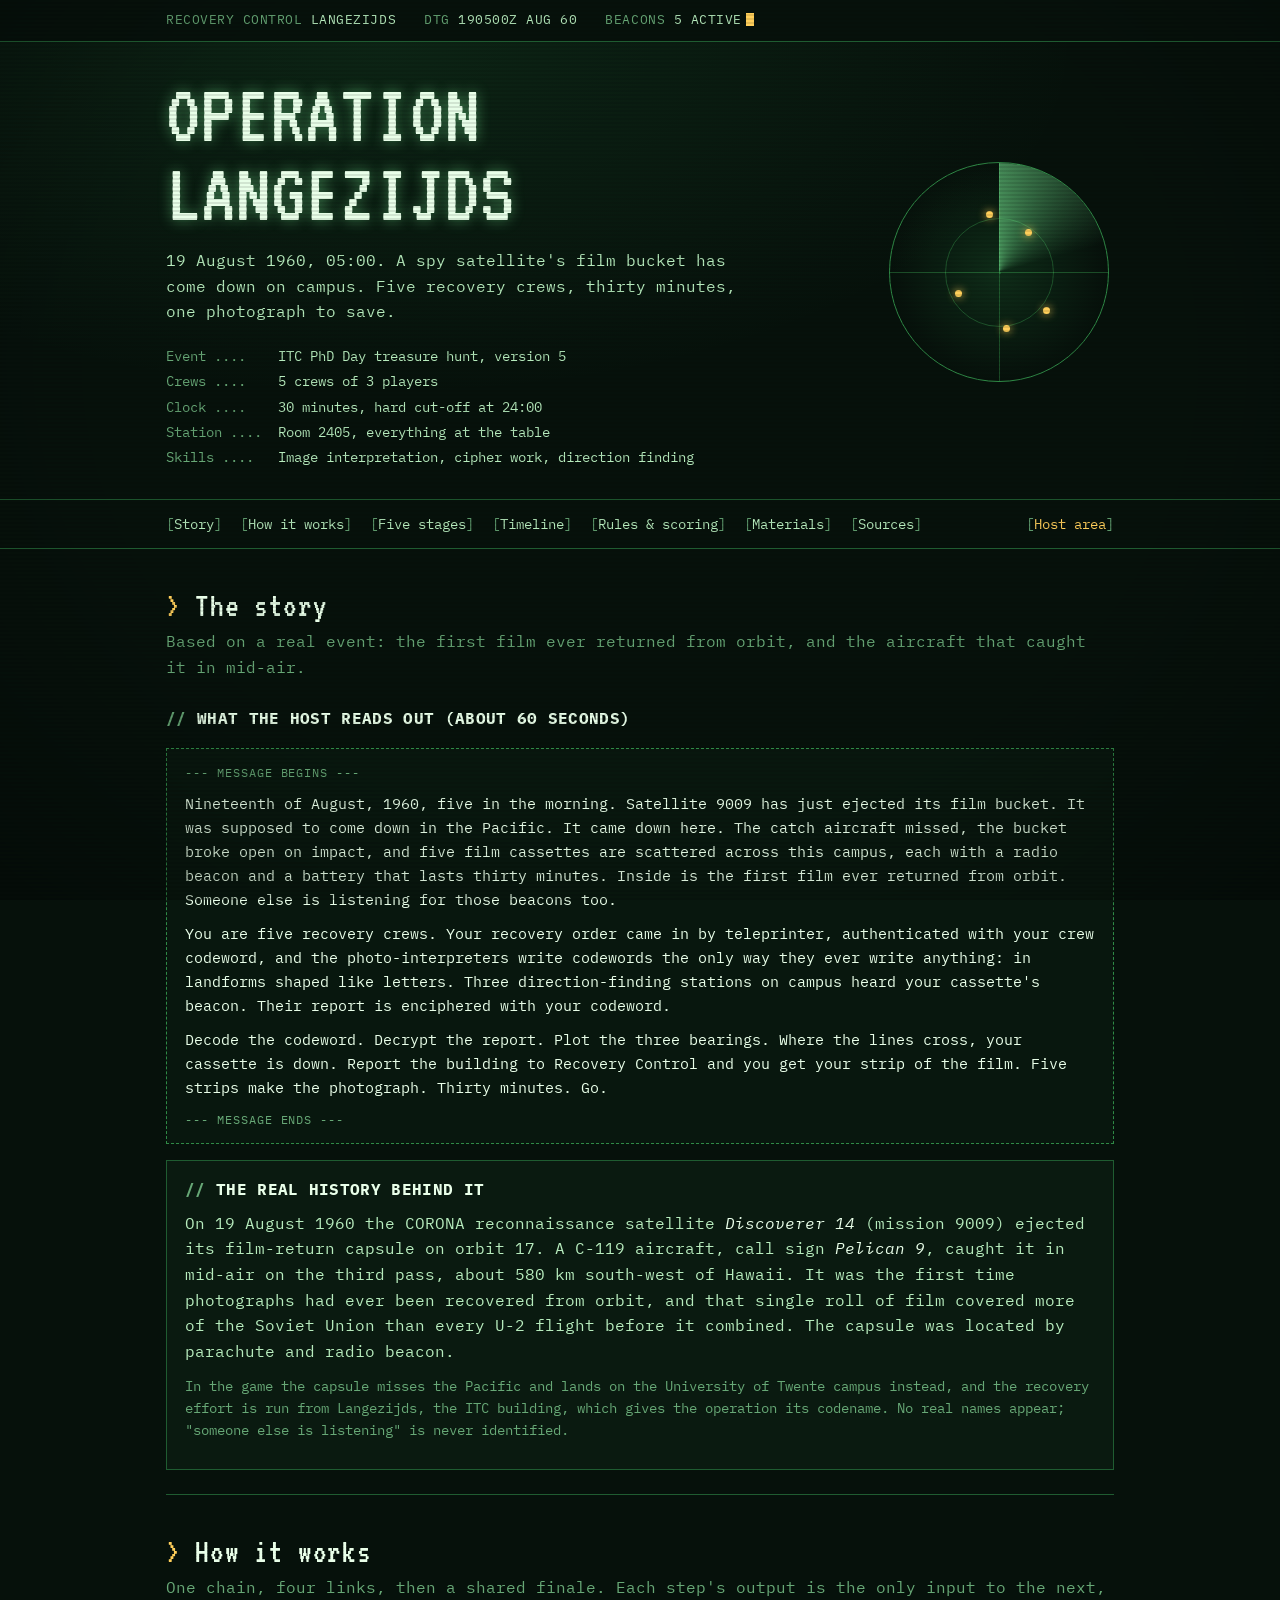
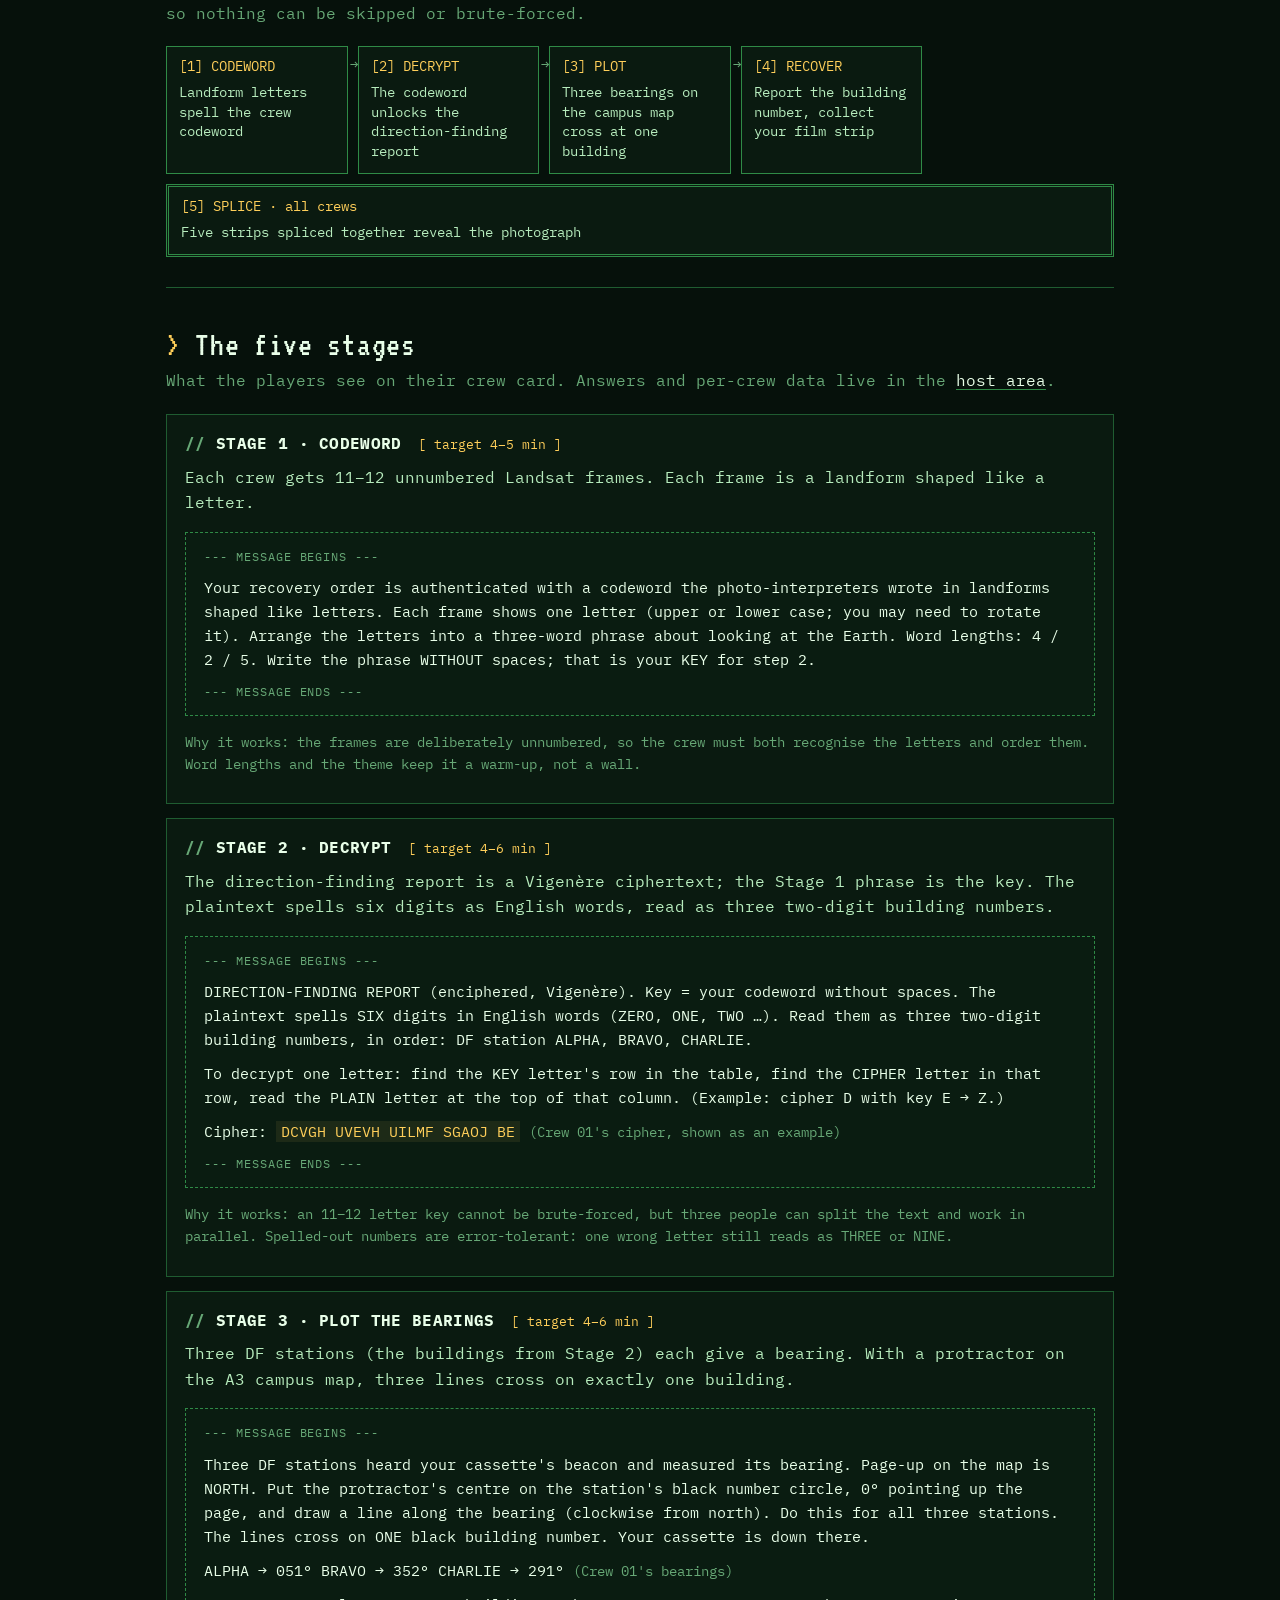
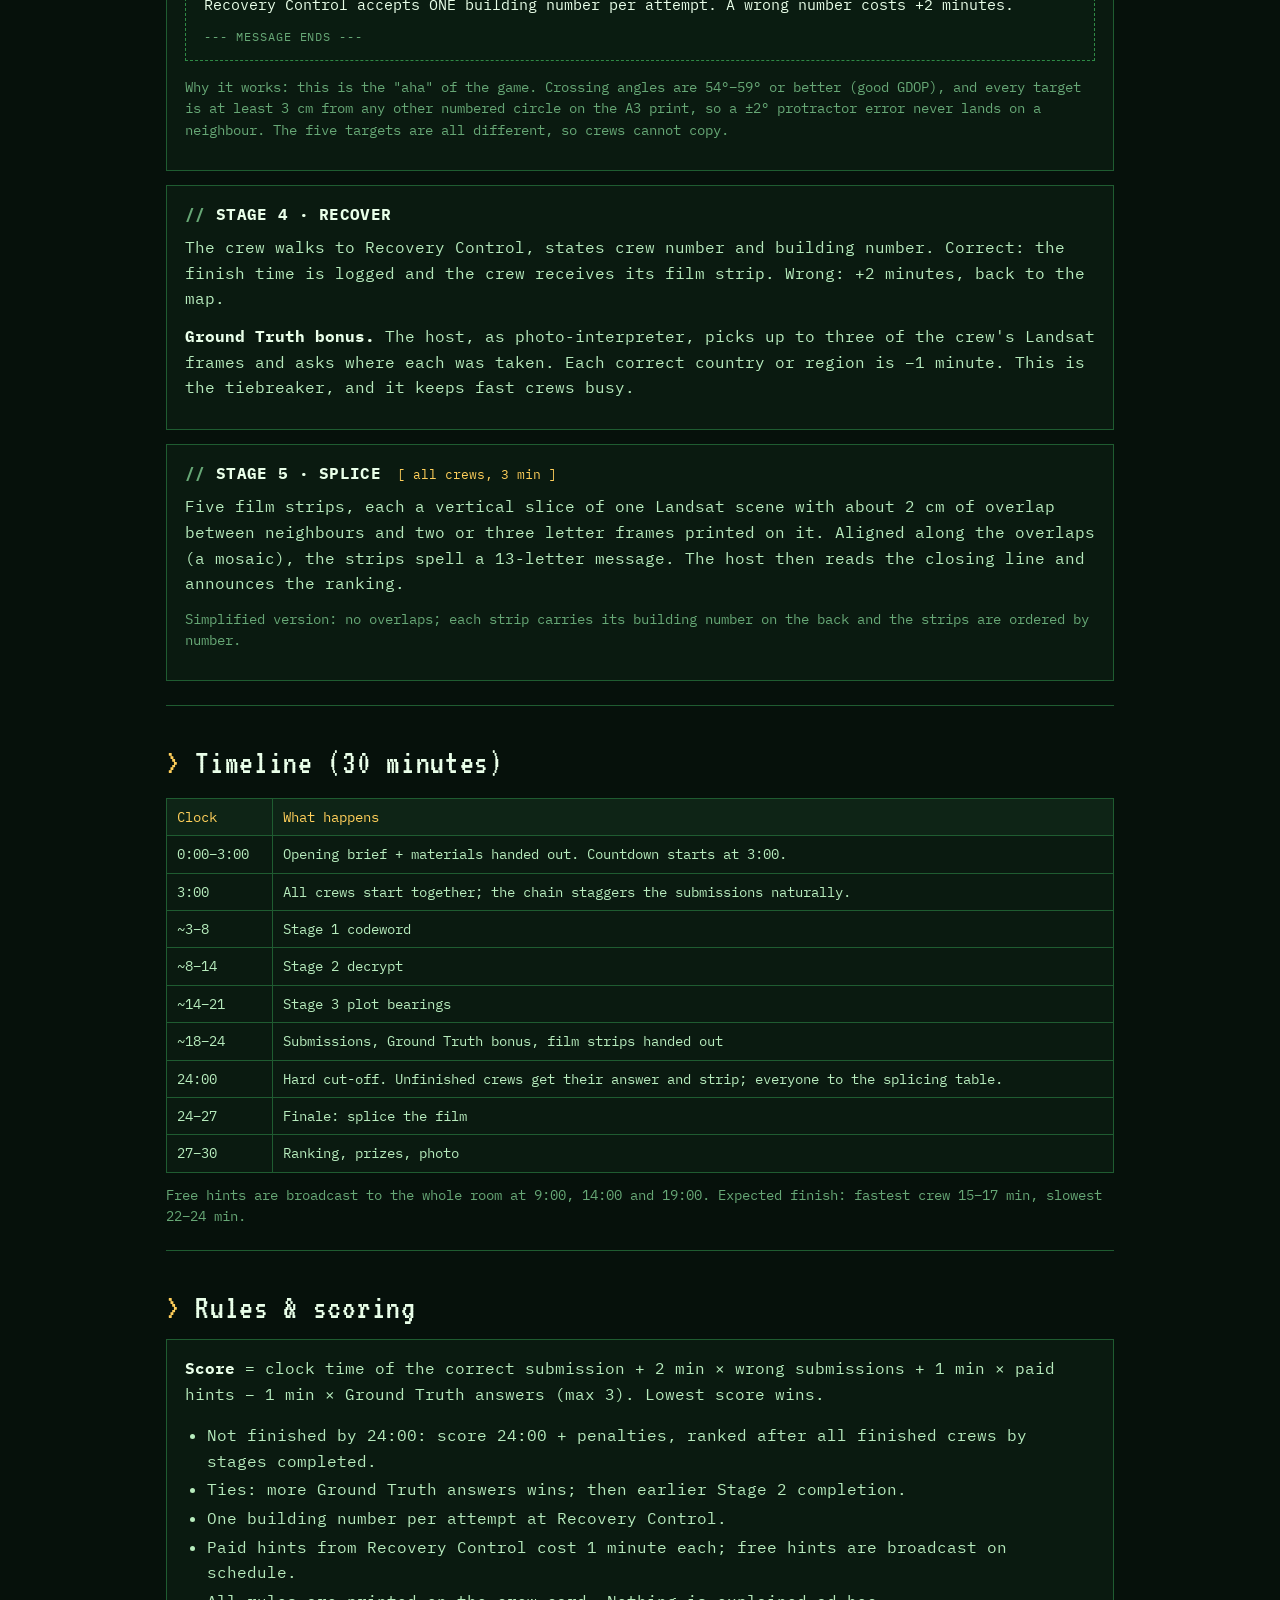
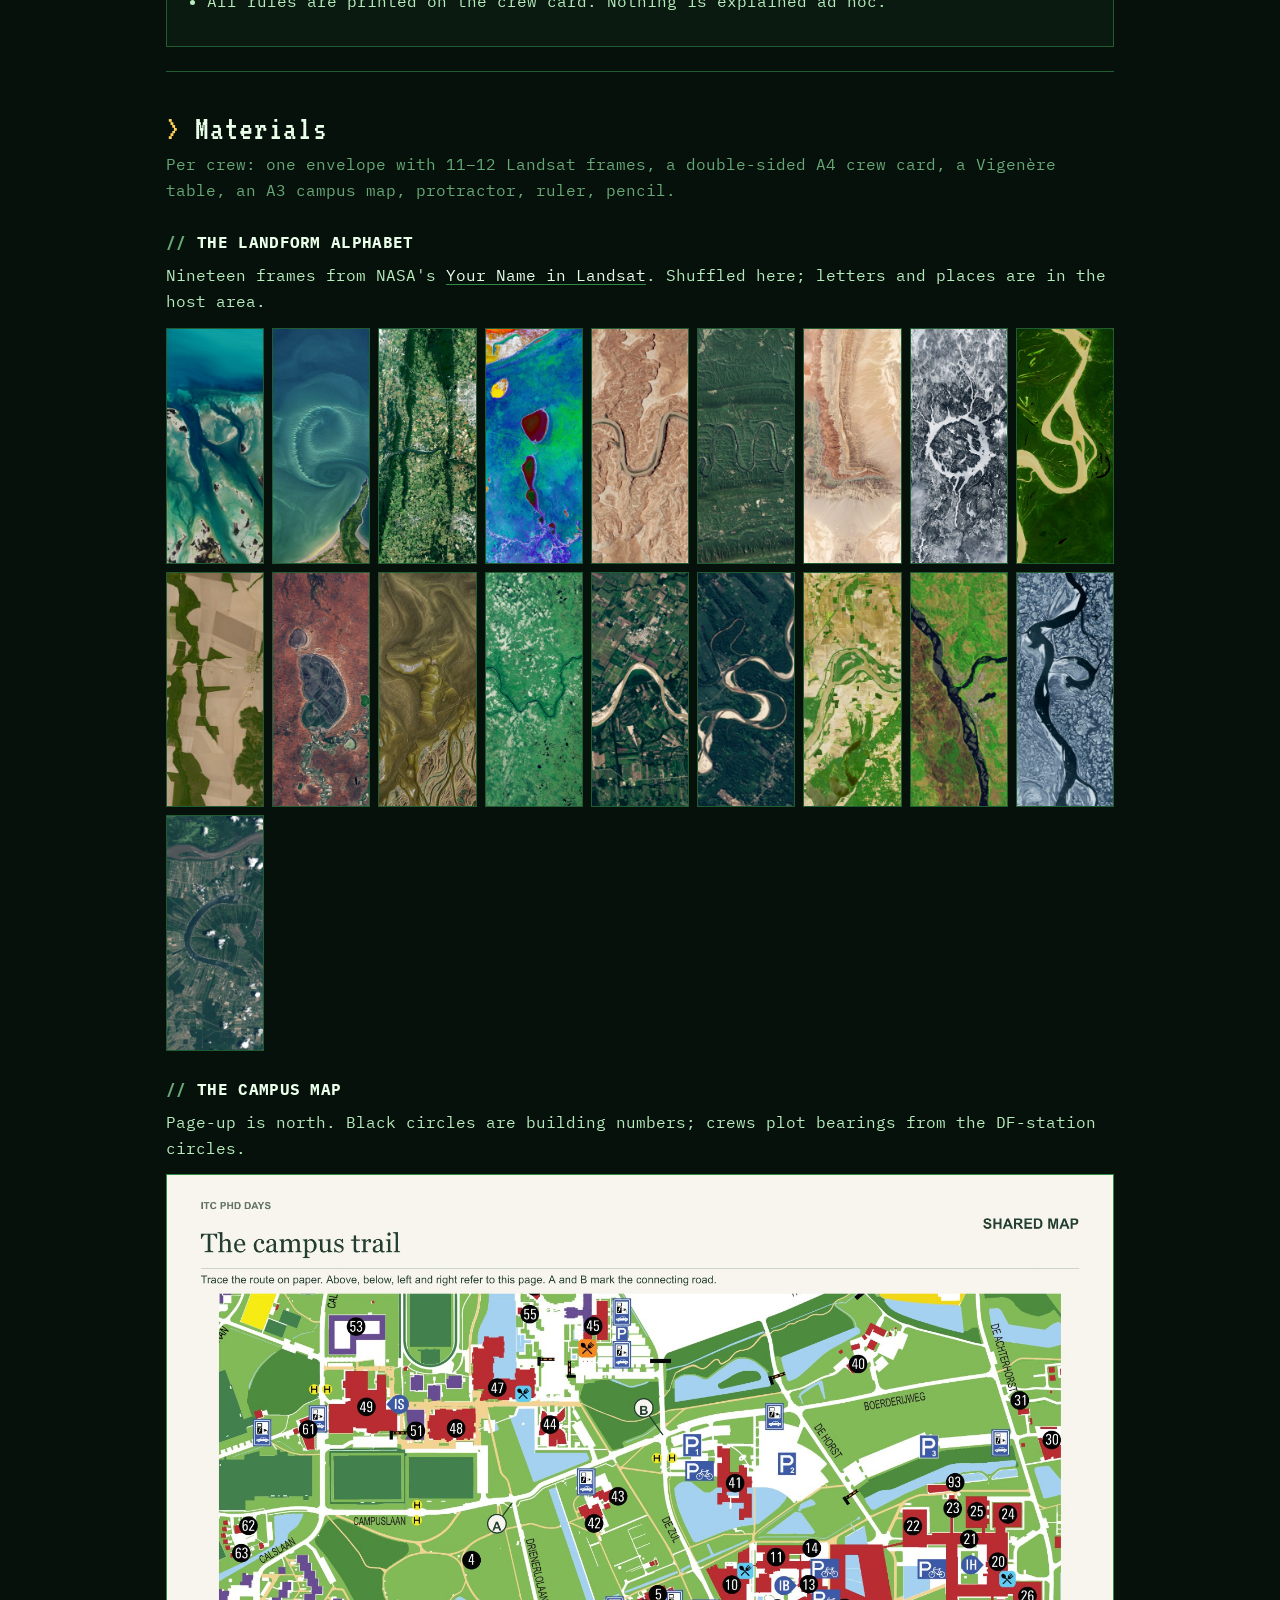
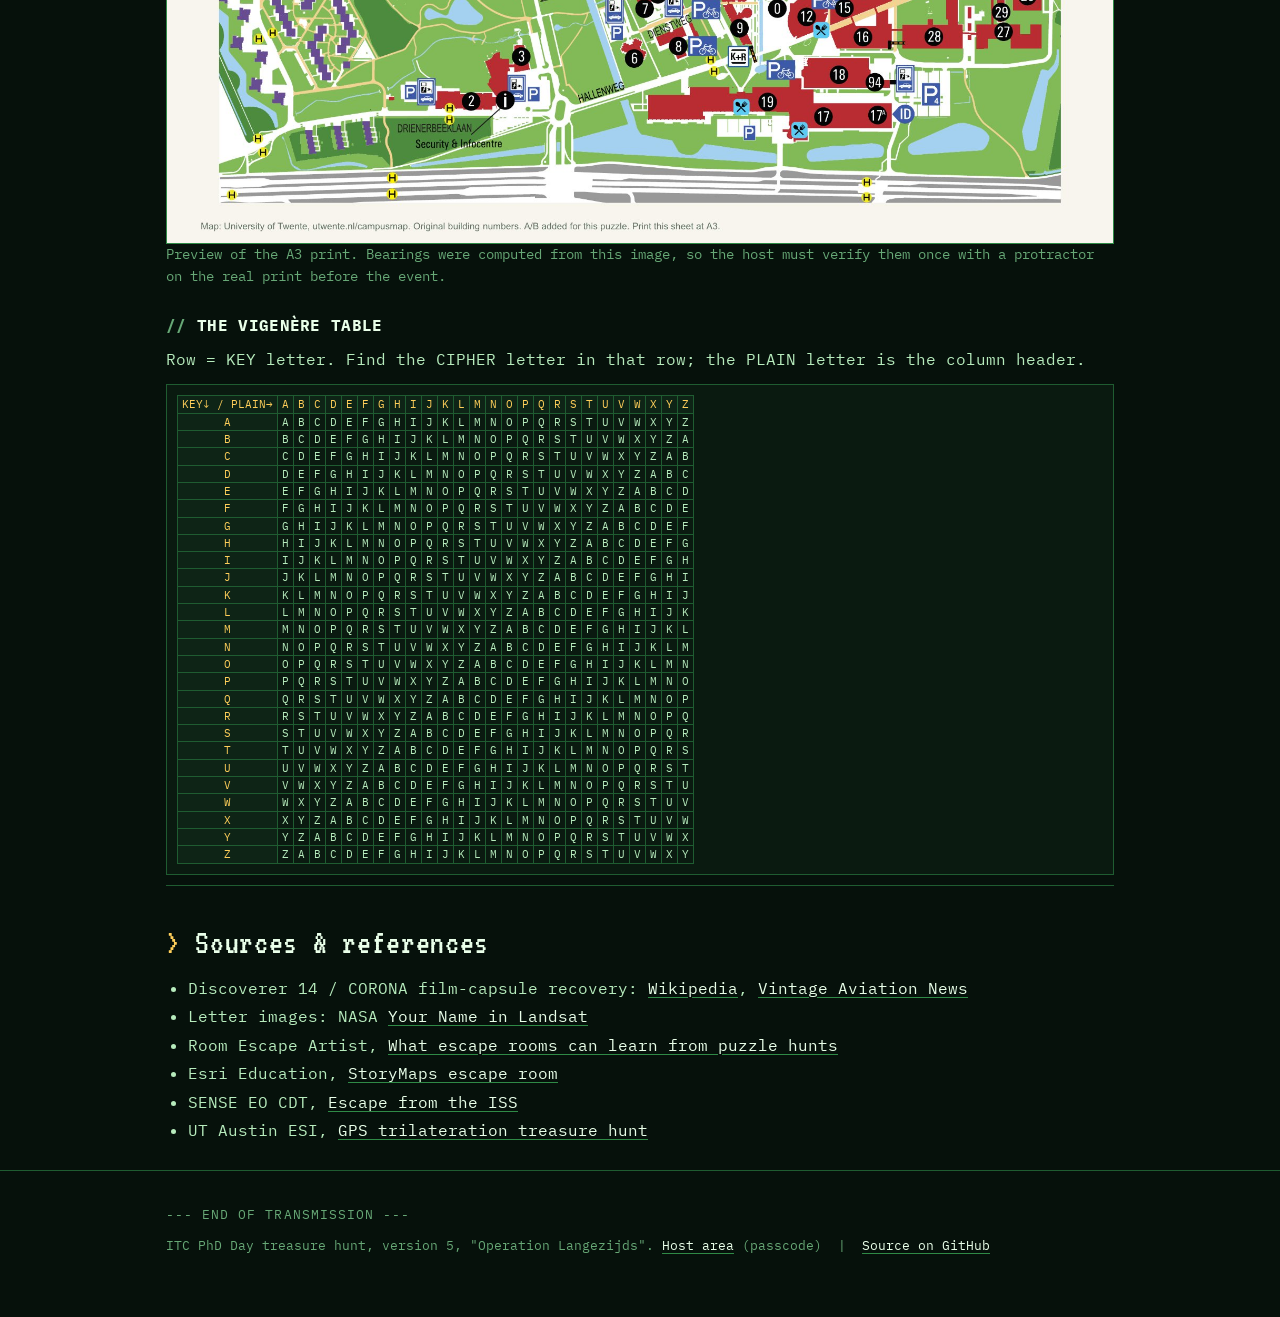
==== index.html @ 80101681 "Drop the geo-workflow table and design-principles list from the public page Co-Authored-By: Claude F" ====
<!doctype html>
<html lang="en">
<head>
<meta charset="utf-8">
<meta name="viewport" content="width=device-width,initial-scale=1">
<title>Operation Langezijds</title>
<meta name="description" content="ITC PhD Day treasure hunt, v5: a 30-minute chained geo-puzzle set in the 1960 CORONA film-bucket recovery.">
<link rel="preconnect" href="https://fonts.googleapis.com">
<link rel="stylesheet" href="https://fonts.googleapis.com/css2?family=VT323&family=IBM+Plex+Mono:ital,wght@0,400;0,600;1,400&display=swap">
<link rel="stylesheet" href="assets/style.css">
</head>
<body>

<div class="statusbar"><div class="wrap">
  <span>RECOVERY CONTROL <b>LANGEZIJDS</b></span>
  <span>DTG <b>190500Z AUG 60</b></span>
  <span>BEACONS <b>5 ACTIVE</b><span class="cursor" aria-hidden="true"></span></span>
</div></div>

<header class="console">
  <div class="wrap">
    <div>
      <h1>OPERATION LANGEZIJDS</h1>
      <p class="brief">19 August 1960, 05:00. A spy satellite's film bucket has come down on campus. Five recovery crews, thirty minutes, one photograph to save.</p>
      <dl class="readout">
        <dt>Event</dt><dd>ITC PhD Day treasure hunt, version 5</dd>
        <dt>Crews</dt><dd>5 crews of 3 players</dd>
        <dt>Clock</dt><dd>30 minutes, hard cut-off at 24:00</dd>
        <dt>Station</dt><dd>Room 2405, everything at the table</dd>
        <dt>Skills</dt><dd>Image interpretation, cipher work, direction finding</dd>
      </dl>
    </div>
    <div class="radar" aria-hidden="true"><div class="cross"></div><div class="sweep"></div><i style="left:62%;top:30%"></i><i style="left:30%;top:58%"></i><i style="left:70%;top:66%"></i><i style="left:44%;top:22%"></i><i style="left:52%;top:74%"></i></div>
  </div>
</header>

<nav class="menu"><div class="wrap">
  <a href="#story">Story</a>
  <a href="#how">How it works</a>
  <a href="#stages">Five stages</a>
  <a href="#timeline">Timeline</a>
  <a href="#rules">Rules &amp; scoring</a>
  <a href="#materials">Materials</a>
  <a href="#sources">Sources</a>
  <a class="host" href="host.html">Host area</a>
</div></nav>

<main class="wrap">

<section id="story">
  <h2>The story</h2>
  <p class="lead">Based on a real event: the first film ever returned from orbit, and the aircraft that caught it in mid-air.</p>

  <h3>What the host reads out (about 60 seconds)</h3>
  <blockquote>
    <p>Nineteenth of August, 1960, five in the morning. Satellite 9009 has just ejected its film bucket. It was supposed to come down in the Pacific. It came down here. The catch aircraft missed, the bucket broke open on impact, and five film cassettes are scattered across this campus, each with a radio beacon and a battery that lasts thirty minutes. Inside is the first film ever returned from orbit. Someone else is listening for those beacons too.</p>
    <p>You are five recovery crews. Your recovery order came in by teleprinter, authenticated with your crew codeword, and the photo-interpreters write codewords the only way they ever write anything: in landforms shaped like letters. Three direction-finding stations on campus heard your cassette's beacon. Their report is enciphered with your codeword.</p>
    <p>Decode the codeword. Decrypt the report. Plot the three bearings. Where the lines cross, your cassette is down. Report the building to Recovery Control and you get your strip of the film. Five strips make the photograph. Thirty minutes. Go.</p>
  </blockquote>

  <div class="card">
    <h3>The real history behind it</h3>
    <p>On 19 August 1960 the CORONA reconnaissance satellite <em>Discoverer 14</em> (mission 9009) ejected its film-return capsule on orbit 17. A C-119 aircraft, call sign <em>Pelican 9</em>, caught it in mid-air on the third pass, about 580 km south-west of Hawaii. It was the first time photographs had ever been recovered from orbit, and that single roll of film covered more of the Soviet Union than every U-2 flight before it combined. The capsule was located by parachute and radio beacon.</p>
    <p class="note">In the game the capsule misses the Pacific and lands on the University of Twente campus instead, and the recovery effort is run from Langezijds, the ITC building, which gives the operation its codename. No real names appear; "someone else is listening" is never identified.</p>
  </div>
</section>

<section id="how">
  <h2>How it works</h2>
  <p class="lead">One chain, four links, then a shared finale. Each step's output is the only input to the next, so nothing can be skipped or brute-forced.</p>

  <div class="flow">
    <div><b>[1] CODEWORD</b>Landform letters spell the crew codeword</div>
    <div><b>[2] DECRYPT</b>The codeword unlocks the direction-finding report</div>
    <div><b>[3] PLOT</b>Three bearings on the campus map cross at one building</div>
    <div><b>[4] RECOVER</b>Report the building number, collect your film strip</div>
    <div class="all"><b>[5] SPLICE · all crews</b>Five strips spliced together reveal the photograph</div>
  </div>

</section>

<section id="stages">
  <h2>The five stages</h2>
  <p class="lead">What the players see on their crew card. Answers and per-crew data live in the <a href="host.html">host area</a>.</p>

  <div class="card">
    <h3>Stage 1 · CODEWORD <span class="pill">target 4–5 min</span></h3>
    <p>Each crew gets 11–12 unnumbered Landsat frames. Each frame is a landform shaped like a letter.</p>
    <blockquote><p>Your recovery order is authenticated with a codeword the photo-interpreters wrote in landforms shaped like letters. Each frame shows one letter (upper or lower case; you may need to rotate it). Arrange the letters into a three-word phrase about looking at the Earth. Word lengths: 4 / 2 / 5. Write the phrase WITHOUT spaces; that is your KEY for step 2.</p></blockquote>
    <p class="note">Why it works: the frames are deliberately unnumbered, so the crew must both recognise the letters and order them. Word lengths and the theme keep it a warm-up, not a wall.</p>
  </div>

  <div class="card">
    <h3>Stage 2 · DECRYPT <span class="pill">target 4–6 min</span></h3>
    <p>The direction-finding report is a Vigenère ciphertext; the Stage 1 phrase is the key. The plaintext spells six digits as English words, read as three two-digit building numbers.</p>
    <blockquote><p>DIRECTION-FINDING REPORT (enciphered, Vigenère). Key = your codeword without spaces. The plaintext spells SIX digits in English words (ZERO, ONE, TWO …). Read them as three two-digit building numbers, in order: DF station ALPHA, BRAVO, CHARLIE.</p>
    <p>To decrypt one letter: find the KEY letter's row in the table, find the CIPHER letter in that row, read the PLAIN letter at the top of that column. (Example: cipher D with key E → Z.)</p>
    <p>Cipher: <code>DCVGH UVEVH UILMF SGAOJ BE</code> <span class="note">(Crew 01's cipher, shown as an example)</span></p></blockquote>
    <p class="note">Why it works: an 11–12 letter key cannot be brute-forced, but three people can split the text and work in parallel. Spelled-out numbers are error-tolerant: one wrong letter still reads as THREE or NINE.</p>
  </div>

  <div class="card">
    <h3>Stage 3 · PLOT THE BEARINGS <span class="pill">target 4–6 min</span></h3>
    <p>Three DF stations (the buildings from Stage 2) each give a bearing. With a protractor on the A3 campus map, three lines cross on exactly one building.</p>
    <blockquote><p>Three DF stations heard your cassette's beacon and measured its bearing. Page-up on the map is NORTH. Put the protractor's centre on the station's black number circle, 0° pointing up the page, and draw a line along the bearing (clockwise from north). Do this for all three stations. The lines cross on ONE black building number. Your cassette is down there.</p>
    <p>ALPHA → 051°   BRAVO → 352°   CHARLIE → 291° <span class="note">(Crew 01's bearings)</span></p>
    <p>Recovery Control accepts ONE building number per attempt. A wrong number costs +2 minutes.</p></blockquote>
    <p class="note">Why it works: this is the "aha" of the game. Crossing angles are 54°–59° or better (good GDOP), and every target is at least 3 cm from any other numbered circle on the A3 print, so a ±2° protractor error never lands on a neighbour. The five targets are all different, so crews cannot copy.</p>
  </div>

  <div class="card">
    <h3>Stage 4 · RECOVER</h3>
    <p>The crew walks to Recovery Control, states crew number and building number. Correct: the finish time is logged and the crew receives its film strip. Wrong: +2 minutes, back to the map.</p>
    <p><b>Ground Truth bonus.</b> The host, as photo-interpreter, picks up to three of the crew's Landsat frames and asks where each was taken. Each correct country or region is −1 minute. This is the tiebreaker, and it keeps fast crews busy.</p>
  </div>

  <div class="card">
    <h3>Stage 5 · SPLICE <span class="pill">all crews, 3 min</span></h3>
    <p>Five film strips, each a vertical slice of one Landsat scene with about 2 cm of overlap between neighbours and two or three letter frames printed on it. Aligned along the overlaps (a mosaic), the strips spell a 13-letter message. The host then reads the closing line and announces the ranking.</p>
    <p class="note">Simplified version: no overlaps; each strip carries its building number on the back and the strips are ordered by number.</p>
  </div>
</section>

<section id="timeline">
  <h2>Timeline (30 minutes)</h2>
  <div class="tablewrap"><table>
    <tr><th>Clock</th><th>What happens</th></tr>
    <tr><td>0:00–3:00</td><td>Opening brief + materials handed out. Countdown starts at 3:00.</td></tr>
    <tr><td>3:00</td><td>All crews start together; the chain staggers the submissions naturally.</td></tr>
    <tr><td>~3–8</td><td>Stage 1 codeword</td></tr>
    <tr><td>~8–14</td><td>Stage 2 decrypt</td></tr>
    <tr><td>~14–21</td><td>Stage 3 plot bearings</td></tr>
    <tr><td>~18–24</td><td>Submissions, Ground Truth bonus, film strips handed out</td></tr>
    <tr><td>24:00</td><td>Hard cut-off. Unfinished crews get their answer and strip; everyone to the splicing table.</td></tr>
    <tr><td>24–27</td><td>Finale: splice the film</td></tr>
    <tr><td>27–30</td><td>Ranking, prizes, photo</td></tr>
  </table></div>
  <p class="note">Free hints are broadcast to the whole room at 9:00, 14:00 and 19:00. Expected finish: fastest crew 15–17 min, slowest 22–24 min.</p>
</section>

<section id="rules">
  <h2>Rules &amp; scoring</h2>
  <div class="card">
    <p><b>Score</b> = clock time of the correct submission + 2 min × wrong submissions + 1 min × paid hints − 1 min × Ground Truth answers (max 3). Lowest score wins.</p>
    <ul>
      <li>Not finished by 24:00: score 24:00 + penalties, ranked after all finished crews by stages completed.</li>
      <li>Ties: more Ground Truth answers wins; then earlier Stage 2 completion.</li>
      <li>One building number per attempt at Recovery Control.</li>
      <li>Paid hints from Recovery Control cost 1 minute each; free hints are broadcast on schedule.</li>
      <li>All rules are printed on the crew card. Nothing is explained ad hoc.</li>
    </ul>
  </div>
</section>

<section id="materials">
  <h2>Materials</h2>
  <p class="lead">Per crew: one envelope with 11–12 Landsat frames, a double-sided A4 crew card, a Vigenère table, an A3 campus map, protractor, ruler, pencil.</p>

  <h3>The landform alphabet</h3>
  <p>Nineteen frames from NASA's <a href="https://science.nasa.gov/mission/landsat/outreach/your-name-in-landsat/">Your Name in Landsat</a>. Shuffled here; letters and places are in the host area.</p>
  <div class="gallery" id="gallery"></div>

  <h3>The campus map</h3>
  <p>Page-up is north. Black circles are building numbers; crews plot bearings from the DF-station circles.</p>
  <div class="mapwrap"><div class="mapinner"><img src="assets/map.jpg" alt="University of Twente campus map with building numbers"></div></div><p class="maphint">On a phone, swipe sideways to see the whole map.</p>
  <p class="note">Preview of the A3 print. Bearings were computed from this image, so the host must verify them once with a protractor on the real print before the event.</p>

  <h3>The Vigenère table</h3>
  <p>Row = KEY letter. Find the CIPHER letter in that row; the PLAIN letter is the column header.</p>
  <div class="vig" id="vig"></div>
</section>

<section id="sources">
  <h2>Sources &amp; references</h2>
  <ul>
    <li>Discoverer 14 / CORONA film-capsule recovery: <a href="https://en.wikipedia.org/wiki/Discoverer_14">Wikipedia</a>, <a href="https://vintageaviationnews.com/warbird-articles/today-in-aviation-history-c-119-makes-first-midair-recovery-of-a-space-capsule.html">Vintage Aviation News</a></li>
    <li>Letter images: NASA <a href="https://science.nasa.gov/mission/landsat/outreach/your-name-in-landsat/">Your Name in Landsat</a></li>
    <li>Room Escape Artist, <a href="https://roomescapeartist.com/2025/08/28/what-escape-rooms-can-learn-from-puzzle-hunts/">What escape rooms can learn from puzzle hunts</a></li>
    <li>Esri Education, <a href="https://community.esri.com/t5/education-blog/learning-that-pops-storymaps-escape-room/m-p/1324967">StoryMaps escape room</a></li>
    <li>SENSE EO CDT, <a href="https://eo-cdt.org/escape-room/">Escape from the ISS</a></li>
    <li>UT Austin ESI, <a href="https://www.esi.utexas.edu/files/093-Lesson-Plan-Treasure-Hunt-GPS-Trilateration.pdf">GPS trilateration treasure hunt</a></li>
  </ul>
</section>

</main>

<footer><div class="wrap">
  ITC PhD Day treasure hunt, version 5, "Operation Langezijds". <a href="host.html">Host area</a> (passcode) &nbsp;|&nbsp; <a href="https://github.com/toriii08/ITC-treasure-hunt">Source on GitHub</a>
</div></footer>

<script src="assets/site.js"></script>
</body>
</html>
---- assets/style.css ----
/* Operation Langezijds: a 1960 recovery-control console.
   Single committed look: dark phosphor screen, monospace throughout.
   Display face VT323 (CRT caps), reading face IBM Plex Mono. */
:root{
  --bg:#06110b;        /* screen glass */
  --panel:#0a1a10;     /* raised panel */
  --panel2:#0e2416;    /* table header, selected */
  --fg:#b7ecbd;        /* phosphor text */
  --bright:#e9ffe9;    /* headings, emphasis */
  --dim:#67a876;       /* secondary text */
  --line:#1f5c31;      /* rules and borders */
  --line2:#2f8a46;     /* stronger rule */
  --amber:#ffcf5a;     /* keys, prompts, warnings */
  --red:#ff7a66;       /* errors */
  --mono:"IBM Plex Mono","SFMono-Regular",Menlo,Consolas,"Liberation Mono",monospace;
  --crt:"VT323","IBM Plex Mono",monospace;
  color-scheme:dark;
}
*{box-sizing:border-box}
html{scroll-behavior:smooth}
body{margin:0;background:var(--bg);color:var(--fg);font-family:var(--mono);font-size:16px;line-height:1.6;position:relative}
/* faint scanlines and tube vignette */
body::after{content:"";position:fixed;inset:0;pointer-events:none;z-index:50;
  background:repeating-linear-gradient(0deg,rgba(0,0,0,.10) 0 2px,transparent 2px 4px),
             radial-gradient(ellipse at 50% 40%,transparent 60%,rgba(0,0,0,.32) 100%);
  mix-blend-mode:multiply}
::selection{background:var(--amber);color:#061108}
a{color:var(--bright);text-decoration-color:var(--line2);text-underline-offset:3px}
a:hover{color:var(--amber)}
.wrap{max-width:980px;margin:0 auto;padding:0 16px}

/* status line across the top of the console */
.statusbar{border-bottom:1px solid var(--line);font-size:13px;color:var(--dim);letter-spacing:.04em}
.statusbar .wrap{display:flex;flex-wrap:wrap;gap:4px 28px;padding:10px 16px}
.statusbar b{color:var(--fg);font-weight:400}
.cursor{display:inline-block;width:.6em;height:1em;background:var(--amber);vertical-align:-2px;margin-left:4px;animation:blink 1.1s steps(1) infinite}
@keyframes blink{50%{opacity:0}}

/* console header */
header.console{padding:34px 0 30px;border-bottom:1px solid var(--line);background:radial-gradient(ellipse at 30% 0%,rgba(70,210,110,.10),transparent 55%)}
header.console .wrap{display:grid;grid-template-columns:1fr 230px;gap:30px;align-items:center}
header.console h1{font-family:var(--crt);font-weight:400;font-size:clamp(46px,8vw,86px);line-height:.92;margin:0 0 14px;color:var(--bright);letter-spacing:.01em;text-shadow:0 0 14px rgba(130,255,160,.45)}
header.console p.brief{margin:0 0 20px;max-width:60ch;font-size:16px}
.readout{display:grid;grid-template-columns:max-content 1fr;gap:3px 16px;margin:0;font-size:14px;max-width:100%}
.readout dt{color:var(--dim);margin:0}
.readout dt::after{content:" ...."}
.readout dd{margin:0;color:var(--fg)}
.radar{width:220px;height:220px;max-width:100%;border-radius:50%;border:1px solid var(--line2);position:relative;justify-self:center;
  background:radial-gradient(circle,rgba(70,220,110,.14),transparent 70%)}
.radar::before,.radar::after{content:"";position:absolute;inset:0;border-radius:50%;border:1px solid rgba(80,220,110,.28)}
.radar::before{inset:25%}.radar::after{inset:50%}
.radar .cross{position:absolute;inset:0}
.radar .cross::before,.radar .cross::after{content:"";position:absolute;background:rgba(80,220,110,.28)}
.radar .cross::before{left:50%;top:0;bottom:0;width:1px}
.radar .cross::after{top:50%;left:0;right:0;height:1px}
.radar .sweep{position:absolute;inset:0;border-radius:50%;background:conic-gradient(from 0deg,rgba(130,255,160,.5),transparent 75deg);animation:spin 4s linear infinite}
@keyframes spin{to{transform:rotate(360deg)}}
.radar i{position:absolute;width:7px;height:7px;background:var(--amber);border-radius:50%;box-shadow:0 0 9px var(--amber)}
@media (prefers-reduced-motion:reduce){.cursor,.radar .sweep{animation:none}}

/* keyed menu */
nav.menu{position:sticky;top:0;background:var(--bg);border-bottom:1px solid var(--line);z-index:5}
nav.menu .wrap{display:flex;gap:2px 18px;overflow-x:auto;padding:9px 16px;white-space:nowrap;-webkit-overflow-scrolling:touch;font-size:14px}
nav.menu a{text-decoration:none;color:var(--fg);padding:4px 0}
nav.menu a::before{content:"[";color:var(--dim)}
nav.menu a::after{content:"]";color:var(--dim)}
nav.menu a:hover{color:var(--amber)}
nav.menu a.host{color:var(--amber);margin-left:auto}

/* sections */
section{padding:40px 0 10px;border-bottom:1px solid var(--line)}
section:last-of-type{border-bottom:0}
h2{font-family:var(--crt);font-weight:400;font-size:34px;line-height:1;margin:0 0 6px;color:var(--bright);letter-spacing:.02em}
h2::before{content:"> ";color:var(--amber)}
h2 .n{font-family:var(--mono);font-size:12px;color:var(--dim);margin-right:12px;vertical-align:middle;border:1px solid var(--line);padding:1px 6px}
h3{font-size:16px;margin:26px 0 8px;color:var(--bright);text-transform:uppercase;letter-spacing:.02em}
h3::before{content:"// ";color:var(--dim)}
h4{font-size:15px;margin:18px 0 6px;color:var(--bright)}
p{margin:0 0 12px}
p.lead{color:var(--dim);margin:0 0 20px}
.note{font-size:13.5px;color:var(--dim)}
em{color:var(--bright);font-style:italic}
b,strong{color:var(--bright)}

/* panel: one thin rule, no radius */
.card{border:1px solid var(--line);padding:16px 18px;margin:14px 0;background:var(--panel)}
.card h3{margin-top:0}
.card.team{border-color:var(--line2)}

/* teleprinter message */
blockquote{margin:16px 0;padding:14px 18px;border:1px dashed var(--line2);background:rgba(10,30,18,.5);color:var(--bright);font-size:15px}
blockquote::before,blockquote::after{display:block;color:var(--dim);font-size:12px;letter-spacing:.08em}
blockquote::before{content:"--- MESSAGE BEGINS ---";margin-bottom:10px}
blockquote::after{content:"--- MESSAGE ENDS ---";margin-top:10px}
blockquote p{margin:0 0 10px}
blockquote p:last-child{margin:0}

/* chain of stages */
.flow{display:grid;grid-template-columns:repeat(5,1fr);gap:10px;margin:20px 0}
.flow div{border:1px solid var(--line2);padding:10px 12px 12px;font-size:13.5px;line-height:1.45;background:var(--panel);position:relative}
.flow div b{display:block;color:var(--amber);font-weight:400;margin-bottom:6px}
.flow div:nth-child(-n+3)::after{content:"→";position:absolute;right:-13px;top:8px;color:var(--dim);background:var(--bg);padding:0 2px}
.flow div.all{grid-column:1/-1;border-style:double;border-width:3px}
@media (max-width:700px){.flow{grid-template-columns:1fr 1fr}.flow div:nth-child(-n+3)::after{display:none}}

/* tables ruled like a line-printer listing */
table{border-collapse:collapse;width:100%;font-size:14px;margin:12px 0;background:var(--panel);font-variant-numeric:tabular-nums}
th,td{border:1px solid var(--line);padding:7px 10px;text-align:left;vertical-align:top}
th{background:var(--panel2);color:var(--amber);font-weight:400}
.tablewrap{overflow-x:auto}
code,pre{font-family:var(--mono)}
code{color:var(--amber);background:rgba(255,207,90,.08);padding:1px 5px}
pre{background:var(--panel);border:1px solid var(--line);padding:14px;overflow-x:auto;line-height:1.5;font-size:13.5px;color:var(--fg)}
pre.cardcopy{white-space:pre-wrap}
ul,ol{padding-left:22px}
li{margin:3px 0}
.pill{color:var(--amber);font-size:13px;font-weight:400;margin-left:6px;text-transform:none;letter-spacing:0}
.pill::before{content:"[ "}.pill::after{content:" ]"}
.grid2{display:grid;grid-template-columns:1fr 1fr;gap:14px}
@media (max-width:700px){.grid2{grid-template-columns:1fr}}

/* imagery: letter frames and the map */
.gallery{display:grid;grid-template-columns:repeat(auto-fill,minmax(88px,1fr));gap:8px;margin:14px 0}
.gallery figure{margin:0;background:#000;overflow:hidden;aspect-ratio:1175/2817;border:1px solid var(--line)}
.gallery img{width:100%;height:100%;object-fit:cover;display:block}
.gallery figcaption{font-size:12px;color:var(--amber);text-align:center;padding:4px 0}
.gallery.labeled figure{aspect-ratio:auto;background:none;border:0}
.gallery.labeled img{aspect-ratio:1175/2817;border:1px solid var(--line)}
.mapwrap{border:1px solid var(--line2);overflow:auto;background:#fff;-webkit-overflow-scrolling:touch}
.mapinner{position:relative}
.mapwrap img,.mapwrap canvas{width:100%;display:block}
.mapwrap canvas{position:absolute;inset:0;height:100%}
.maphint{display:none}
@media (max-width:700px){.mapinner{min-width:760px}.maphint{display:block;font-size:13px;color:var(--dim);margin:4px 0 0}}
.vig{font-size:11px;line-height:1.3;overflow-x:auto;background:var(--panel);border:1px solid var(--line);padding:10px}
.vig table{width:auto;font-size:11px;margin:0}
.vig th,.vig td{padding:1px 4px;text-align:center}

/* controls */
input[type=password],input[type=text]{font-family:var(--mono);font-size:16px;padding:9px 12px;border:1px solid var(--line2);background:#03090533;background:var(--bg);color:var(--amber);width:100%;max-width:320px;caret-color:var(--amber)}
input:focus{outline:1px solid var(--amber);outline-offset:1px}
button{font-family:var(--mono);font-size:15px;padding:9px 16px;border:1px solid var(--amber);background:transparent;color:var(--amber);cursor:pointer}
button:hover{background:var(--amber);color:#061108}
button.secondary{border-color:var(--line2);color:var(--fg)}
button.secondary:hover{background:var(--panel2);color:var(--bright)}
.teamtabs{display:flex;gap:6px;flex-wrap:wrap;margin:10px 0}
.teamtabs button.active{background:var(--amber);color:#061108;border-color:var(--amber)}
label{color:var(--dim);font-size:14px}
.prompt{color:var(--amber)}
.err{color:var(--red)}
details{margin:8px 0}
summary{cursor:pointer;color:var(--bright)}
.spoiler{border:1px solid var(--line);padding:10px 14px;font-size:14px;background:var(--panel)}

footer{padding:34px 0 60px;color:var(--dim);font-size:13px;border-top:1px solid var(--line)}
footer .wrap::before{content:"--- END OF TRANSMISSION ---";display:block;margin-bottom:10px;letter-spacing:.08em}

/* phones */
@media (max-width:700px){
  body{font-size:15px}
  header.console{padding:26px 0 24px}
  header.console .wrap{grid-template-columns:1fr;gap:22px}
  header.console h1{font-size:clamp(40px,12vw,60px)}
  .radar{width:160px;height:160px}
  .statusbar .wrap{gap:2px 18px;font-size:12px}
  nav.menu .wrap{mask-image:linear-gradient(90deg,#000 88%,transparent);-webkit-mask-image:linear-gradient(90deg,#000 88%,transparent)}
  nav.menu a.host{margin-left:0}
  h2{font-size:30px}
  .card{padding:14px}
  pre{font-size:13px;padding:10px}
  .teamtabs button{font-size:14px;padding:7px 10px}
  #gateform button{display:block;margin:10px 0 0}
}
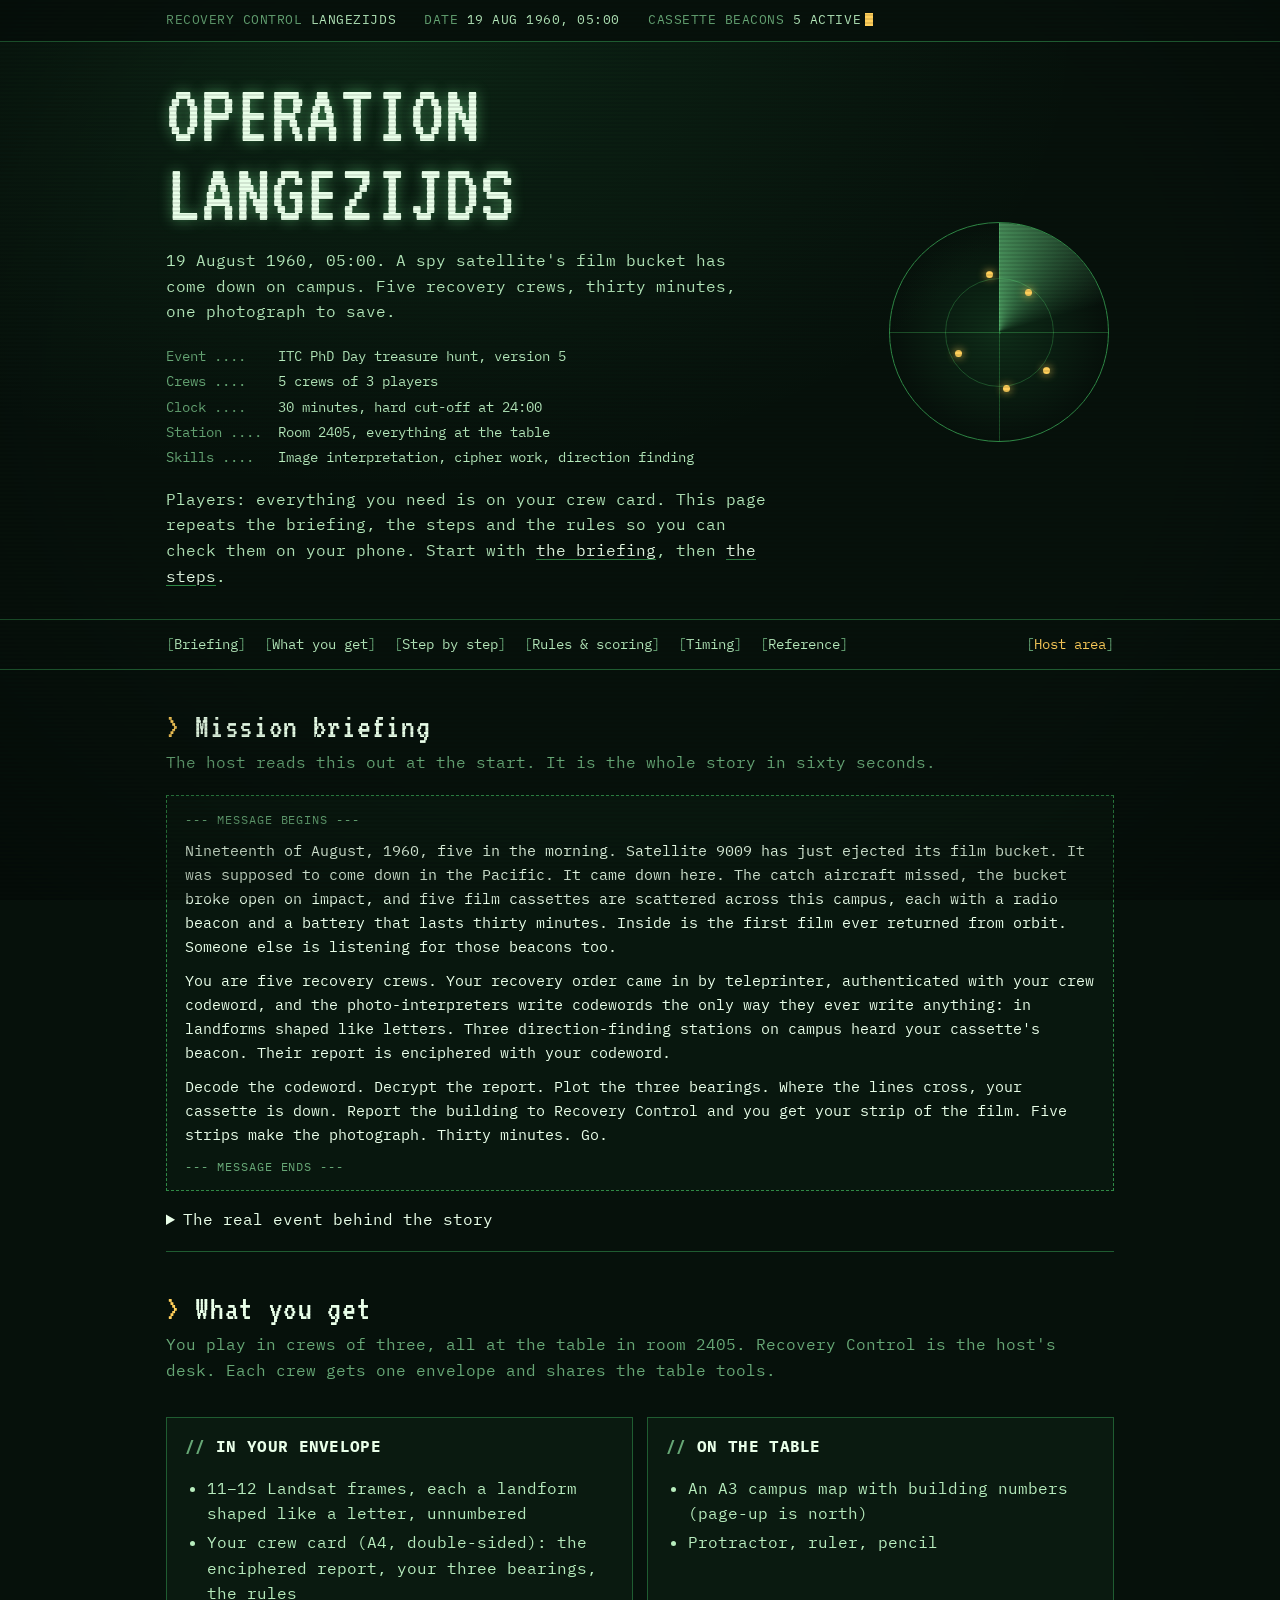
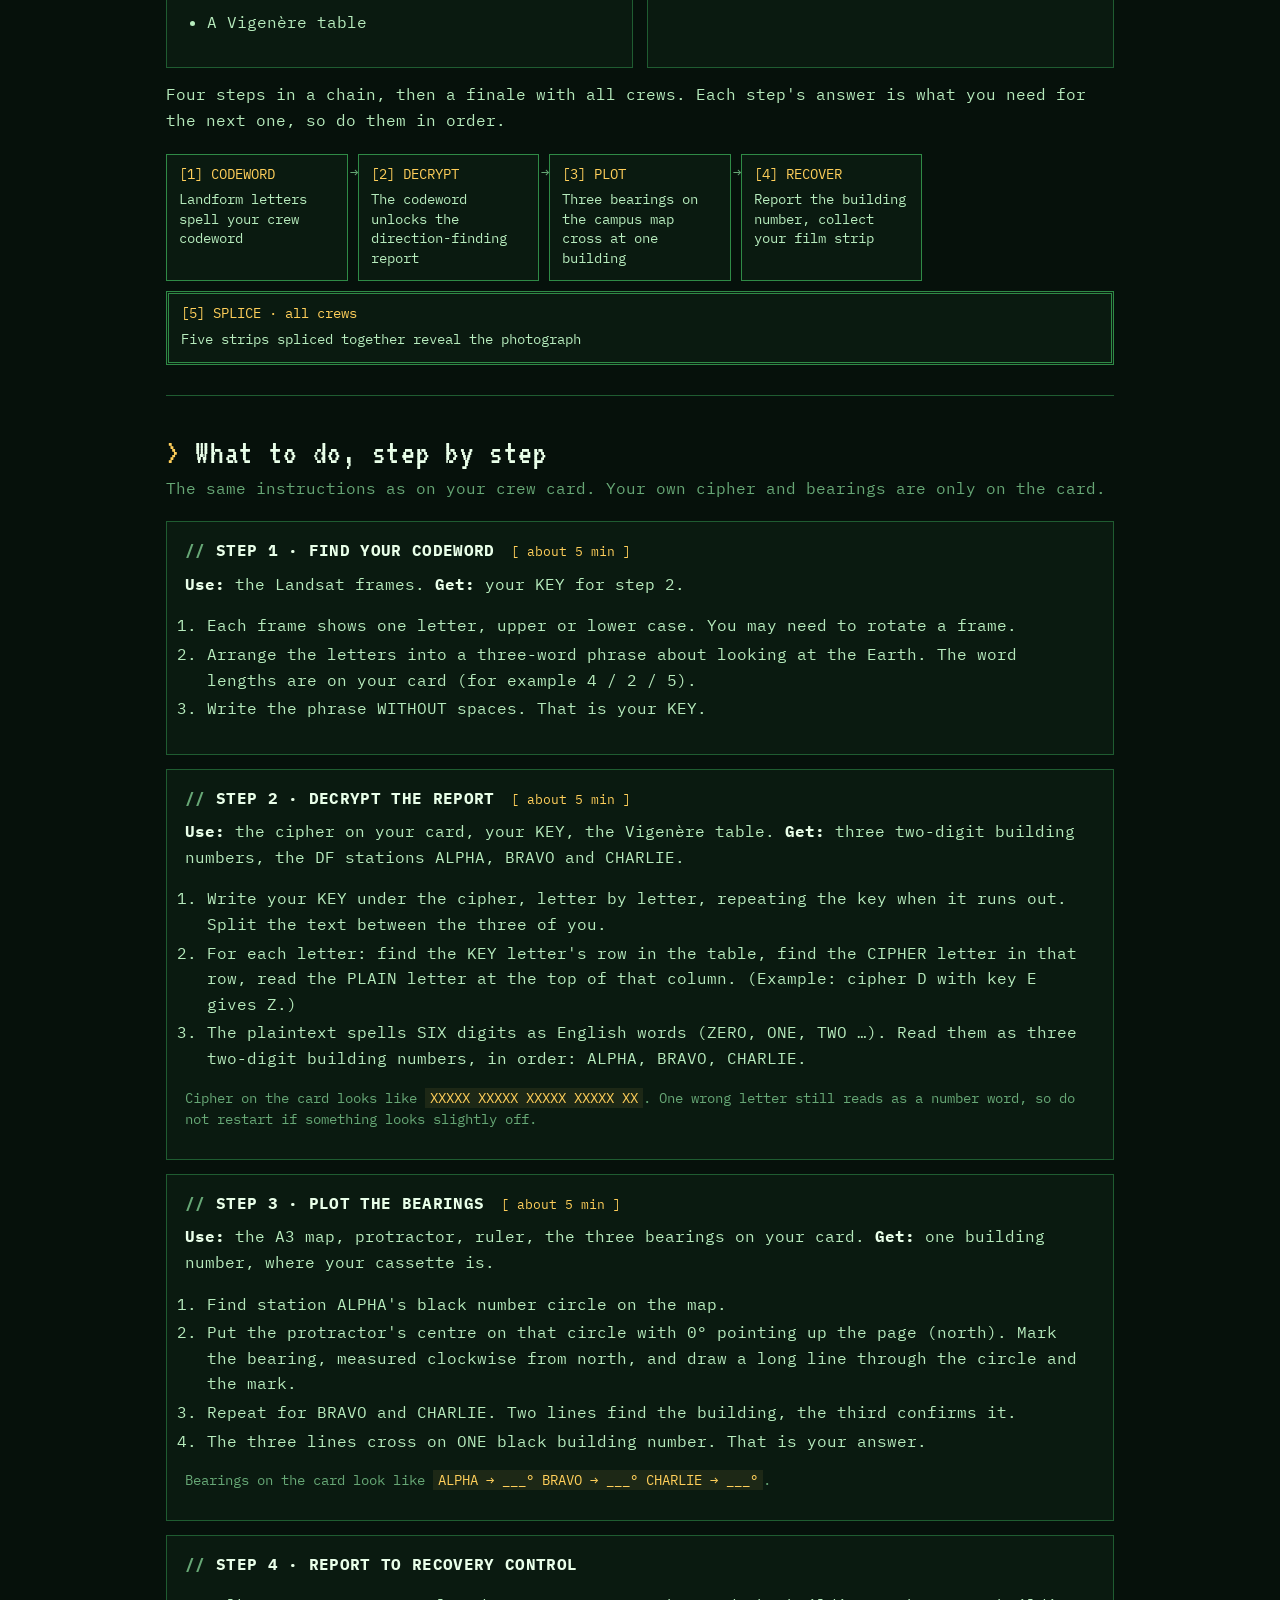
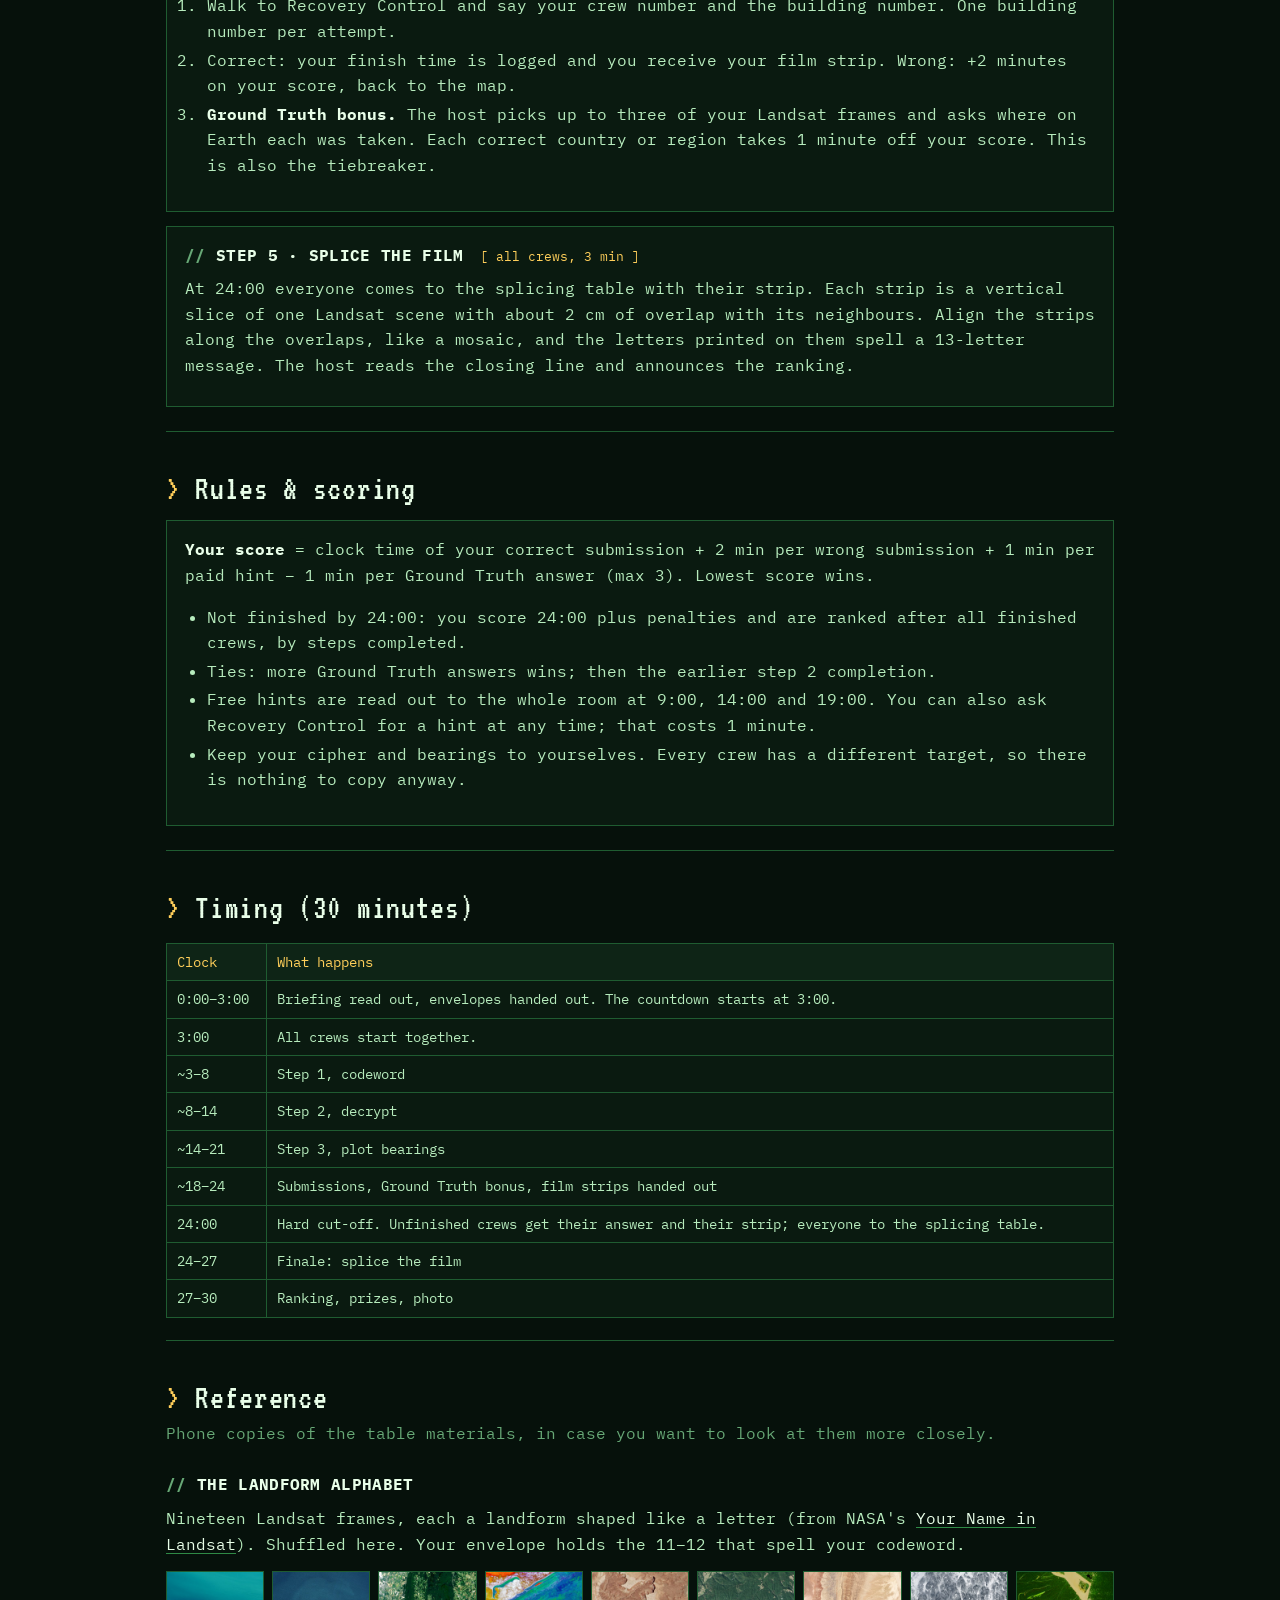
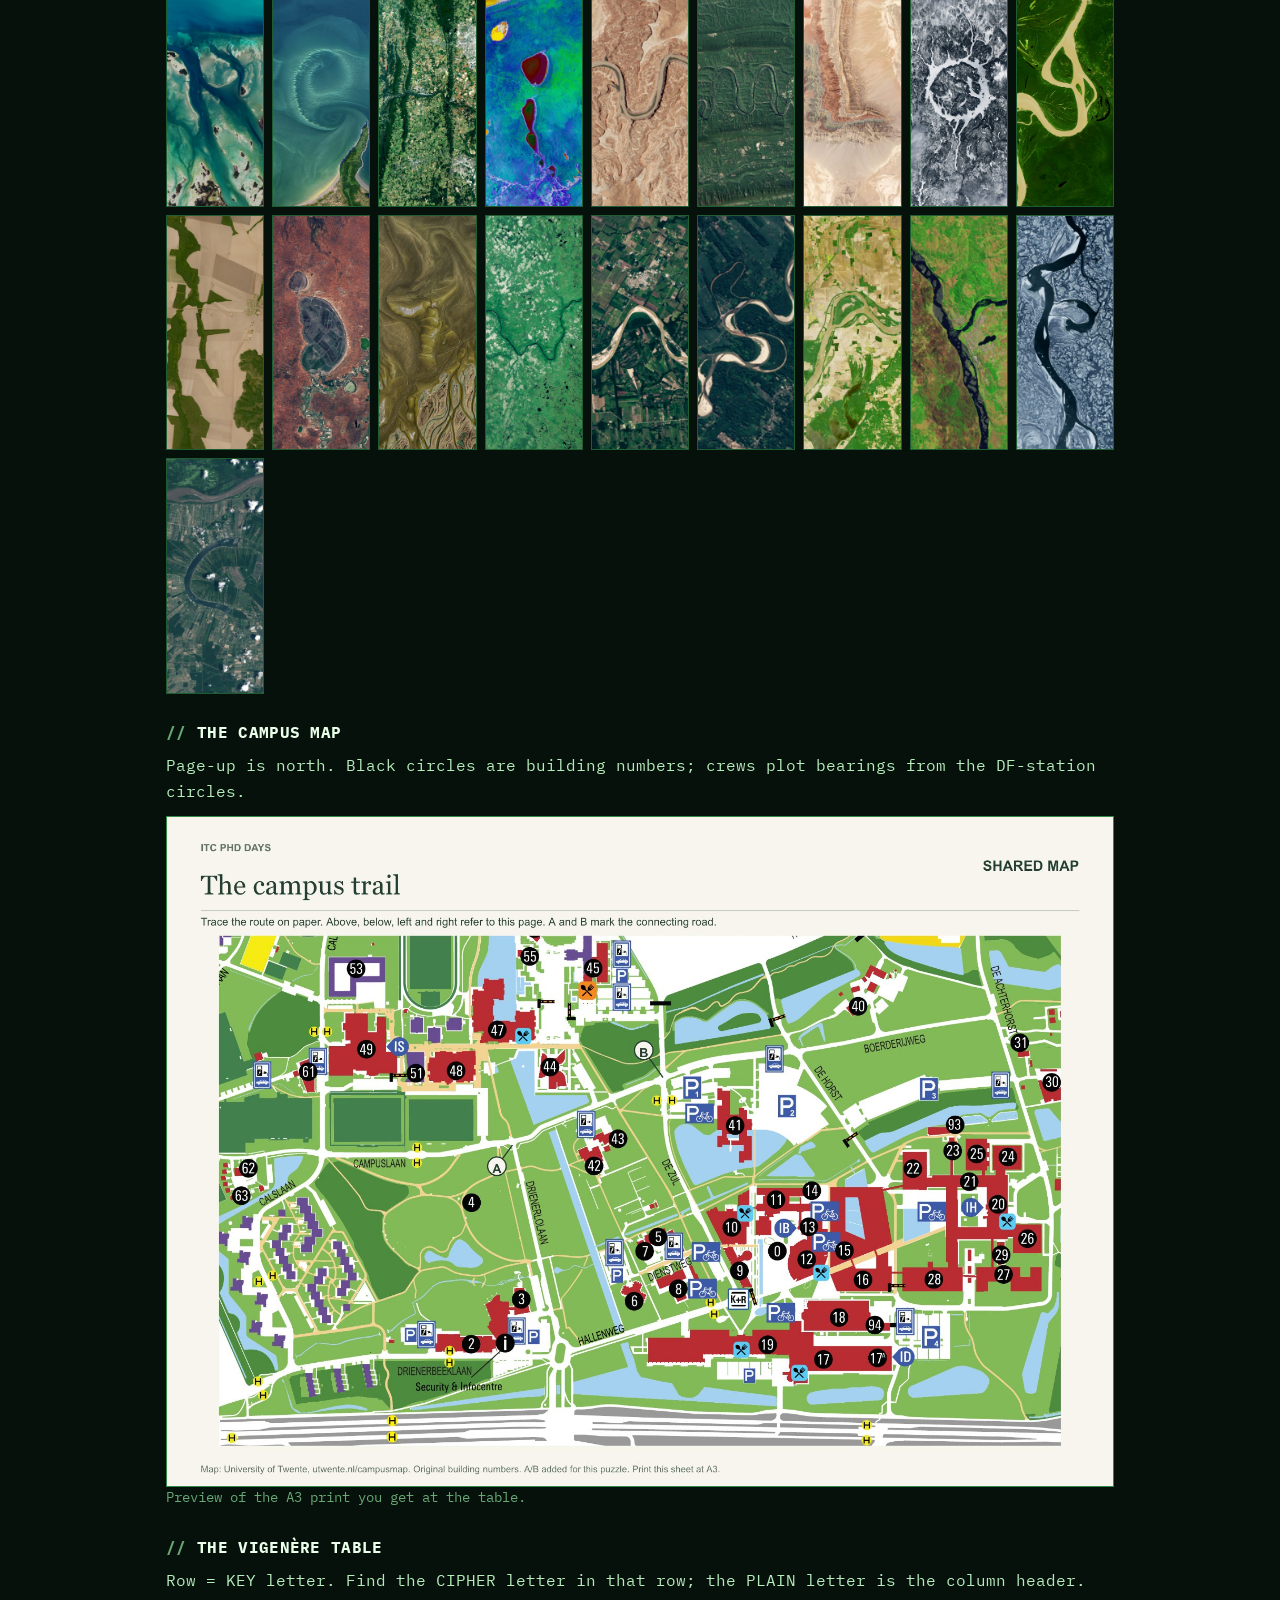
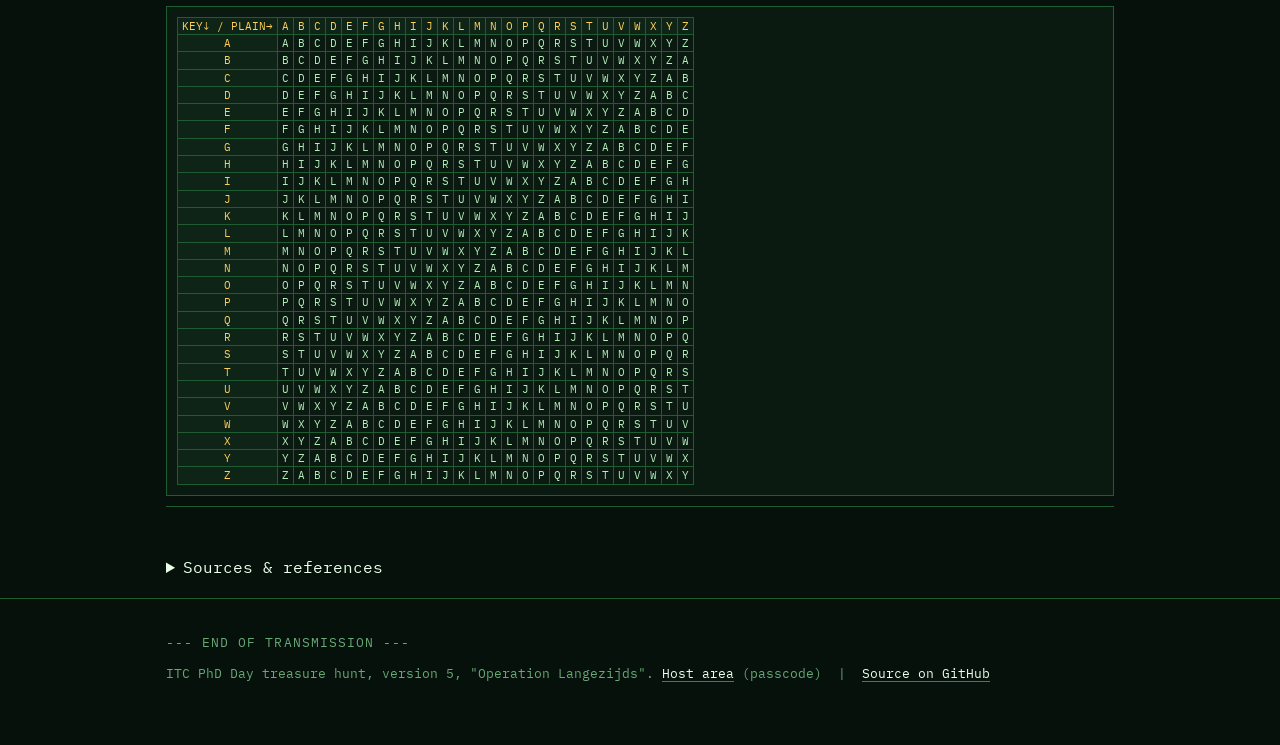
==== commit 20d99221: "Rewrite the public page as a player walkthrough Address the player directly: what you get, what to d" ====
--- a/index.html
+++ b/index.html
@@ -13,8 +13,8 @@
 
 <div class="statusbar"><div class="wrap">
   <span>RECOVERY CONTROL <b>LANGEZIJDS</b></span>
-  <span>DTG <b>190500Z AUG 60</b></span>
-  <span>BEACONS <b>5 ACTIVE</b><span class="cursor" aria-hidden="true"></span></span>
+  <span>DATE <b>19 AUG 1960, 05:00</b></span>
+  <span>CASSETTE BEACONS <b>5 ACTIVE</b><span class="cursor" aria-hidden="true"></span></span>
 </div></div>
 
 <header class="console">
@@ -29,141 +29,165 @@
         <dt>Station</dt><dd>Room 2405, everything at the table</dd>
         <dt>Skills</dt><dd>Image interpretation, cipher work, direction finding</dd>
       </dl>
+      <p class="brief" style="margin:18px 0 0">Players: everything you need is on your crew card. This page repeats the briefing, the steps and the rules so you can check them on your phone. Start with <a href="#story">the briefing</a>, then <a href="#stages">the steps</a>.</p>
     </div>
     <div class="radar" aria-hidden="true"><div class="cross"></div><div class="sweep"></div><i style="left:62%;top:30%"></i><i style="left:30%;top:58%"></i><i style="left:70%;top:66%"></i><i style="left:44%;top:22%"></i><i style="left:52%;top:74%"></i></div>
   </div>
 </header>
 
 <nav class="menu"><div class="wrap">
-  <a href="#story">Story</a>
-  <a href="#how">How it works</a>
-  <a href="#stages">Five stages</a>
-  <a href="#timeline">Timeline</a>
+  <a href="#story">Briefing</a>
+  <a href="#how">What you get</a>
+  <a href="#stages">Step by step</a>
   <a href="#rules">Rules &amp; scoring</a>
-  <a href="#materials">Materials</a>
-  <a href="#sources">Sources</a>
+  <a href="#timeline">Timing</a>
+  <a href="#materials">Reference</a>
   <a class="host" href="host.html">Host area</a>
 </div></nav>
 
 <main class="wrap">
 
 <section id="story">
-  <h2>The story</h2>
-  <p class="lead">Based on a real event: the first film ever returned from orbit, and the aircraft that caught it in mid-air.</p>
-
-  <h3>What the host reads out (about 60 seconds)</h3>
+  <h2>Mission briefing</h2>
+  <p class="lead">The host reads this out at the start. It is the whole story in sixty seconds.</p>
   <blockquote>
     <p>Nineteenth of August, 1960, five in the morning. Satellite 9009 has just ejected its film bucket. It was supposed to come down in the Pacific. It came down here. The catch aircraft missed, the bucket broke open on impact, and five film cassettes are scattered across this campus, each with a radio beacon and a battery that lasts thirty minutes. Inside is the first film ever returned from orbit. Someone else is listening for those beacons too.</p>
     <p>You are five recovery crews. Your recovery order came in by teleprinter, authenticated with your crew codeword, and the photo-interpreters write codewords the only way they ever write anything: in landforms shaped like letters. Three direction-finding stations on campus heard your cassette's beacon. Their report is enciphered with your codeword.</p>
     <p>Decode the codeword. Decrypt the report. Plot the three bearings. Where the lines cross, your cassette is down. Report the building to Recovery Control and you get your strip of the film. Five strips make the photograph. Thirty minutes. Go.</p>
   </blockquote>
-
-  <div class="card">
-    <h3>The real history behind it</h3>
-    <p>On 19 August 1960 the CORONA reconnaissance satellite <em>Discoverer 14</em> (mission 9009) ejected its film-return capsule on orbit 17. A C-119 aircraft, call sign <em>Pelican 9</em>, caught it in mid-air on the third pass, about 580 km south-west of Hawaii. It was the first time photographs had ever been recovered from orbit, and that single roll of film covered more of the Soviet Union than every U-2 flight before it combined. The capsule was located by parachute and radio beacon.</p>
-    <p class="note">In the game the capsule misses the Pacific and lands on the University of Twente campus instead, and the recovery effort is run from Langezijds, the ITC building, which gives the operation its codename. No real names appear; "someone else is listening" is never identified.</p>
-  </div>
+  <details>
+    <summary>The real event behind the story</summary>
+    <div class="spoiler">
+      <p>On 19 August 1960 the CORONA reconnaissance satellite <em>Discoverer 14</em> (mission 9009) ejected its film-return capsule on orbit 17. A C-119 aircraft, call sign <em>Pelican 9</em>, caught it in mid-air on the third pass, about 580 km south-west of Hawaii. It was the first time photographs had ever been recovered from orbit. The capsule was located by parachute and radio beacon.</p>
+      <p class="note">In the game the capsule lands on the University of Twente campus instead, and the recovery is run from Langezijds, the ITC building, which gives the operation its codename.</p>
+    </div>
+  </details>
 </section>
 
 <section id="how">
-  <h2>How it works</h2>
-  <p class="lead">One chain, four links, then a shared finale. Each step's output is the only input to the next, so nothing can be skipped or brute-forced.</p>
-
+  <h2>What you get</h2>
+  <p class="lead">You play in crews of three, all at the table in room 2405. Recovery Control is the host's desk. Each crew gets one envelope and shares the table tools.</p>
+  <div class="grid2">
+    <div class="card">
+      <h3>In your envelope</h3>
+      <ul>
+        <li>11–12 Landsat frames, each a landform shaped like a letter, unnumbered</li>
+        <li>Your crew card (A4, double-sided): the enciphered report, your three bearings, the rules</li>
+        <li>A Vigenère table</li>
+      </ul>
+    </div>
+    <div class="card">
+      <h3>On the table</h3>
+      <ul>
+        <li>An A3 campus map with building numbers (page-up is north)</li>
+        <li>Protractor, ruler, pencil</li>
+      </ul>
+    </div>
+  </div>
+  <p>Four steps in a chain, then a finale with all crews. Each step's answer is what you need for the next one, so do them in order.</p>
   <div class="flow">
-    <div><b>[1] CODEWORD</b>Landform letters spell the crew codeword</div>
+    <div><b>[1] CODEWORD</b>Landform letters spell your crew codeword</div>
     <div><b>[2] DECRYPT</b>The codeword unlocks the direction-finding report</div>
     <div><b>[3] PLOT</b>Three bearings on the campus map cross at one building</div>
     <div><b>[4] RECOVER</b>Report the building number, collect your film strip</div>
     <div class="all"><b>[5] SPLICE · all crews</b>Five strips spliced together reveal the photograph</div>
   </div>
-
 </section>
 
 <section id="stages">
-  <h2>The five stages</h2>
-  <p class="lead">What the players see on their crew card. Answers and per-crew data live in the <a href="host.html">host area</a>.</p>
-
-  <div class="card">
-    <h3>Stage 1 · CODEWORD <span class="pill">target 4–5 min</span></h3>
-    <p>Each crew gets 11–12 unnumbered Landsat frames. Each frame is a landform shaped like a letter.</p>
-    <blockquote><p>Your recovery order is authenticated with a codeword the photo-interpreters wrote in landforms shaped like letters. Each frame shows one letter (upper or lower case; you may need to rotate it). Arrange the letters into a three-word phrase about looking at the Earth. Word lengths: 4 / 2 / 5. Write the phrase WITHOUT spaces; that is your KEY for step 2.</p></blockquote>
-    <p class="note">Why it works: the frames are deliberately unnumbered, so the crew must both recognise the letters and order them. Word lengths and the theme keep it a warm-up, not a wall.</p>
-  </div>
-
-  <div class="card">
-    <h3>Stage 2 · DECRYPT <span class="pill">target 4–6 min</span></h3>
-    <p>The direction-finding report is a Vigenère ciphertext; the Stage 1 phrase is the key. The plaintext spells six digits as English words, read as three two-digit building numbers.</p>
-    <blockquote><p>DIRECTION-FINDING REPORT (enciphered, Vigenère). Key = your codeword without spaces. The plaintext spells SIX digits in English words (ZERO, ONE, TWO …). Read them as three two-digit building numbers, in order: DF station ALPHA, BRAVO, CHARLIE.</p>
-    <p>To decrypt one letter: find the KEY letter's row in the table, find the CIPHER letter in that row, read the PLAIN letter at the top of that column. (Example: cipher D with key E → Z.)</p>
-    <p>Cipher: <code>DCVGH UVEVH UILMF SGAOJ BE</code> <span class="note">(Crew 01's cipher, shown as an example)</span></p></blockquote>
-    <p class="note">Why it works: an 11–12 letter key cannot be brute-forced, but three people can split the text and work in parallel. Spelled-out numbers are error-tolerant: one wrong letter still reads as THREE or NINE.</p>
-  </div>
-
-  <div class="card">
-    <h3>Stage 3 · PLOT THE BEARINGS <span class="pill">target 4–6 min</span></h3>
-    <p>Three DF stations (the buildings from Stage 2) each give a bearing. With a protractor on the A3 campus map, three lines cross on exactly one building.</p>
-    <blockquote><p>Three DF stations heard your cassette's beacon and measured its bearing. Page-up on the map is NORTH. Put the protractor's centre on the station's black number circle, 0° pointing up the page, and draw a line along the bearing (clockwise from north). Do this for all three stations. The lines cross on ONE black building number. Your cassette is down there.</p>
-    <p>ALPHA → 051°   BRAVO → 352°   CHARLIE → 291° <span class="note">(Crew 01's bearings)</span></p>
-    <p>Recovery Control accepts ONE building number per attempt. A wrong number costs +2 minutes.</p></blockquote>
-    <p class="note">Why it works: this is the "aha" of the game. Crossing angles are 54°–59° or better (good GDOP), and every target is at least 3 cm from any other numbered circle on the A3 print, so a ±2° protractor error never lands on a neighbour. The five targets are all different, so crews cannot copy.</p>
-  </div>
-
-  <div class="card">
-    <h3>Stage 4 · RECOVER</h3>
-    <p>The crew walks to Recovery Control, states crew number and building number. Correct: the finish time is logged and the crew receives its film strip. Wrong: +2 minutes, back to the map.</p>
-    <p><b>Ground Truth bonus.</b> The host, as photo-interpreter, picks up to three of the crew's Landsat frames and asks where each was taken. Each correct country or region is −1 minute. This is the tiebreaker, and it keeps fast crews busy.</p>
-  </div>
-
-  <div class="card">
-    <h3>Stage 5 · SPLICE <span class="pill">all crews, 3 min</span></h3>
-    <p>Five film strips, each a vertical slice of one Landsat scene with about 2 cm of overlap between neighbours and two or three letter frames printed on it. Aligned along the overlaps (a mosaic), the strips spell a 13-letter message. The host then reads the closing line and announces the ranking.</p>
-    <p class="note">Simplified version: no overlaps; each strip carries its building number on the back and the strips are ordered by number.</p>
+  <h2>What to do, step by step</h2>
+  <p class="lead">The same instructions as on your crew card. Your own cipher and bearings are only on the card.</p>
+
+  <div class="card">
+    <h3>Step 1 · Find your codeword <span class="pill">about 5 min</span></h3>
+    <p><b>Use:</b> the Landsat frames. <b>Get:</b> your KEY for step 2.</p>
+    <ol>
+      <li>Each frame shows one letter, upper or lower case. You may need to rotate a frame.</li>
+      <li>Arrange the letters into a three-word phrase about looking at the Earth. The word lengths are on your card (for example 4 / 2 / 5).</li>
+      <li>Write the phrase WITHOUT spaces. That is your KEY.</li>
+    </ol>
+  </div>
+
+  <div class="card">
+    <h3>Step 2 · Decrypt the report <span class="pill">about 5 min</span></h3>
+    <p><b>Use:</b> the cipher on your card, your KEY, the Vigenère table. <b>Get:</b> three two-digit building numbers, the DF stations ALPHA, BRAVO and CHARLIE.</p>
+    <ol>
+      <li>Write your KEY under the cipher, letter by letter, repeating the key when it runs out. Split the text between the three of you.</li>
+      <li>For each letter: find the KEY letter's row in the table, find the CIPHER letter in that row, read the PLAIN letter at the top of that column. (Example: cipher D with key E gives Z.)</li>
+      <li>The plaintext spells SIX digits as English words (ZERO, ONE, TWO …). Read them as three two-digit building numbers, in order: ALPHA, BRAVO, CHARLIE.</li>
+    </ol>
+    <p class="note">Cipher on the card looks like <code>XXXXX XXXXX XXXXX XXXXX XX</code>. One wrong letter still reads as a number word, so do not restart if something looks slightly off.</p>
+  </div>
+
+  <div class="card">
+    <h3>Step 3 · Plot the bearings <span class="pill">about 5 min</span></h3>
+    <p><b>Use:</b> the A3 map, protractor, ruler, the three bearings on your card. <b>Get:</b> one building number, where your cassette is.</p>
+    <ol>
+      <li>Find station ALPHA's black number circle on the map.</li>
+      <li>Put the protractor's centre on that circle with 0° pointing up the page (north). Mark the bearing, measured clockwise from north, and draw a long line through the circle and the mark.</li>
+      <li>Repeat for BRAVO and CHARLIE. Two lines find the building, the third confirms it.</li>
+      <li>The three lines cross on ONE black building number. That is your answer.</li>
+    </ol>
+    <p class="note">Bearings on the card look like <code>ALPHA → ___°  BRAVO → ___°  CHARLIE → ___°</code>.</p>
+  </div>
+
+  <div class="card">
+    <h3>Step 4 · Report to Recovery Control</h3>
+    <ol>
+      <li>Walk to Recovery Control and say your crew number and the building number. One building number per attempt.</li>
+      <li>Correct: your finish time is logged and you receive your film strip. Wrong: +2 minutes on your score, back to the map.</li>
+      <li><b>Ground Truth bonus.</b> The host picks up to three of your Landsat frames and asks where on Earth each was taken. Each correct country or region takes 1 minute off your score. This is also the tiebreaker.</li>
+    </ol>
+  </div>
+
+  <div class="card">
+    <h3>Step 5 · Splice the film <span class="pill">all crews, 3 min</span></h3>
+    <p>At 24:00 everyone comes to the splicing table with their strip. Each strip is a vertical slice of one Landsat scene with about 2 cm of overlap with its neighbours. Align the strips along the overlaps, like a mosaic, and the letters printed on them spell a 13-letter message. The host reads the closing line and announces the ranking.</p>
+  </div>
+</section>
+
+<section id="rules">
+  <h2>Rules &amp; scoring</h2>
+  <div class="card">
+    <p><b>Your score</b> = clock time of your correct submission + 2 min per wrong submission + 1 min per paid hint − 1 min per Ground Truth answer (max 3). Lowest score wins.</p>
+    <ul>
+      <li>Not finished by 24:00: you score 24:00 plus penalties and are ranked after all finished crews, by steps completed.</li>
+      <li>Ties: more Ground Truth answers wins; then the earlier step 2 completion.</li>
+      <li>Free hints are read out to the whole room at 9:00, 14:00 and 19:00. You can also ask Recovery Control for a hint at any time; that costs 1 minute.</li>
+      <li>Keep your cipher and bearings to yourselves. Every crew has a different target, so there is nothing to copy anyway.</li>
+    </ul>
   </div>
 </section>
 
 <section id="timeline">
-  <h2>Timeline (30 minutes)</h2>
+  <h2>Timing (30 minutes)</h2>
   <div class="tablewrap"><table>
     <tr><th>Clock</th><th>What happens</th></tr>
-    <tr><td>0:00–3:00</td><td>Opening brief + materials handed out. Countdown starts at 3:00.</td></tr>
-    <tr><td>3:00</td><td>All crews start together; the chain staggers the submissions naturally.</td></tr>
-    <tr><td>~3–8</td><td>Stage 1 codeword</td></tr>
-    <tr><td>~8–14</td><td>Stage 2 decrypt</td></tr>
-    <tr><td>~14–21</td><td>Stage 3 plot bearings</td></tr>
+    <tr><td>0:00–3:00</td><td>Briefing read out, envelopes handed out. The countdown starts at 3:00.</td></tr>
+    <tr><td>3:00</td><td>All crews start together.</td></tr>
+    <tr><td>~3–8</td><td>Step 1, codeword</td></tr>
+    <tr><td>~8–14</td><td>Step 2, decrypt</td></tr>
+    <tr><td>~14–21</td><td>Step 3, plot bearings</td></tr>
     <tr><td>~18–24</td><td>Submissions, Ground Truth bonus, film strips handed out</td></tr>
-    <tr><td>24:00</td><td>Hard cut-off. Unfinished crews get their answer and strip; everyone to the splicing table.</td></tr>
+    <tr><td>24:00</td><td>Hard cut-off. Unfinished crews get their answer and their strip; everyone to the splicing table.</td></tr>
     <tr><td>24–27</td><td>Finale: splice the film</td></tr>
     <tr><td>27–30</td><td>Ranking, prizes, photo</td></tr>
   </table></div>
-  <p class="note">Free hints are broadcast to the whole room at 9:00, 14:00 and 19:00. Expected finish: fastest crew 15–17 min, slowest 22–24 min.</p>
-</section>
-
-<section id="rules">
-  <h2>Rules &amp; scoring</h2>
-  <div class="card">
-    <p><b>Score</b> = clock time of the correct submission + 2 min × wrong submissions + 1 min × paid hints − 1 min × Ground Truth answers (max 3). Lowest score wins.</p>
-    <ul>
-      <li>Not finished by 24:00: score 24:00 + penalties, ranked after all finished crews by stages completed.</li>
-      <li>Ties: more Ground Truth answers wins; then earlier Stage 2 completion.</li>
-      <li>One building number per attempt at Recovery Control.</li>
-      <li>Paid hints from Recovery Control cost 1 minute each; free hints are broadcast on schedule.</li>
-      <li>All rules are printed on the crew card. Nothing is explained ad hoc.</li>
-    </ul>
-  </div>
+  
 </section>
 
 <section id="materials">
-  <h2>Materials</h2>
-  <p class="lead">Per crew: one envelope with 11–12 Landsat frames, a double-sided A4 crew card, a Vigenère table, an A3 campus map, protractor, ruler, pencil.</p>
+  <h2>Reference</h2>
+  <p class="lead">Phone copies of the table materials, in case you want to look at them more closely.</p>
 
   <h3>The landform alphabet</h3>
-  <p>Nineteen frames from NASA's <a href="https://science.nasa.gov/mission/landsat/outreach/your-name-in-landsat/">Your Name in Landsat</a>. Shuffled here; letters and places are in the host area.</p>
+  <p>Nineteen Landsat frames, each a landform shaped like a letter (from NASA's <a href="https://science.nasa.gov/mission/landsat/outreach/your-name-in-landsat/">Your Name in Landsat</a>). Shuffled here. Your envelope holds the 11–12 that spell your codeword.</p>
   <div class="gallery" id="gallery"></div>
 
   <h3>The campus map</h3>
   <p>Page-up is north. Black circles are building numbers; crews plot bearings from the DF-station circles.</p>
   <div class="mapwrap"><div class="mapinner"><img src="assets/map.jpg" alt="University of Twente campus map with building numbers"></div></div><p class="maphint">On a phone, swipe sideways to see the whole map.</p>
-  <p class="note">Preview of the A3 print. Bearings were computed from this image, so the host must verify them once with a protractor on the real print before the event.</p>
+  <p class="note">Preview of the A3 print you get at the table.</p>
 
   <h3>The Vigenère table</h3>
   <p>Row = KEY letter. Find the CIPHER letter in that row; the PLAIN letter is the column header.</p>
@@ -171,7 +195,7 @@
 </section>
 
 <section id="sources">
-  <h2>Sources &amp; references</h2>
+  <details><summary>Sources &amp; references</summary>
   <ul>
     <li>Discoverer 14 / CORONA film-capsule recovery: <a href="https://en.wikipedia.org/wiki/Discoverer_14">Wikipedia</a>, <a href="https://vintageaviationnews.com/warbird-articles/today-in-aviation-history-c-119-makes-first-midair-recovery-of-a-space-capsule.html">Vintage Aviation News</a></li>
     <li>Letter images: NASA <a href="https://science.nasa.gov/mission/landsat/outreach/your-name-in-landsat/">Your Name in Landsat</a></li>
@@ -180,6 +204,7 @@
     <li>SENSE EO CDT, <a href="https://eo-cdt.org/escape-room/">Escape from the ISS</a></li>
     <li>UT Austin ESI, <a href="https://www.esi.utexas.edu/files/093-Lesson-Plan-Treasure-Hunt-GPS-Trilateration.pdf">GPS trilateration treasure hunt</a></li>
   </ul>
+  </details>
 </section>
 
 </main>
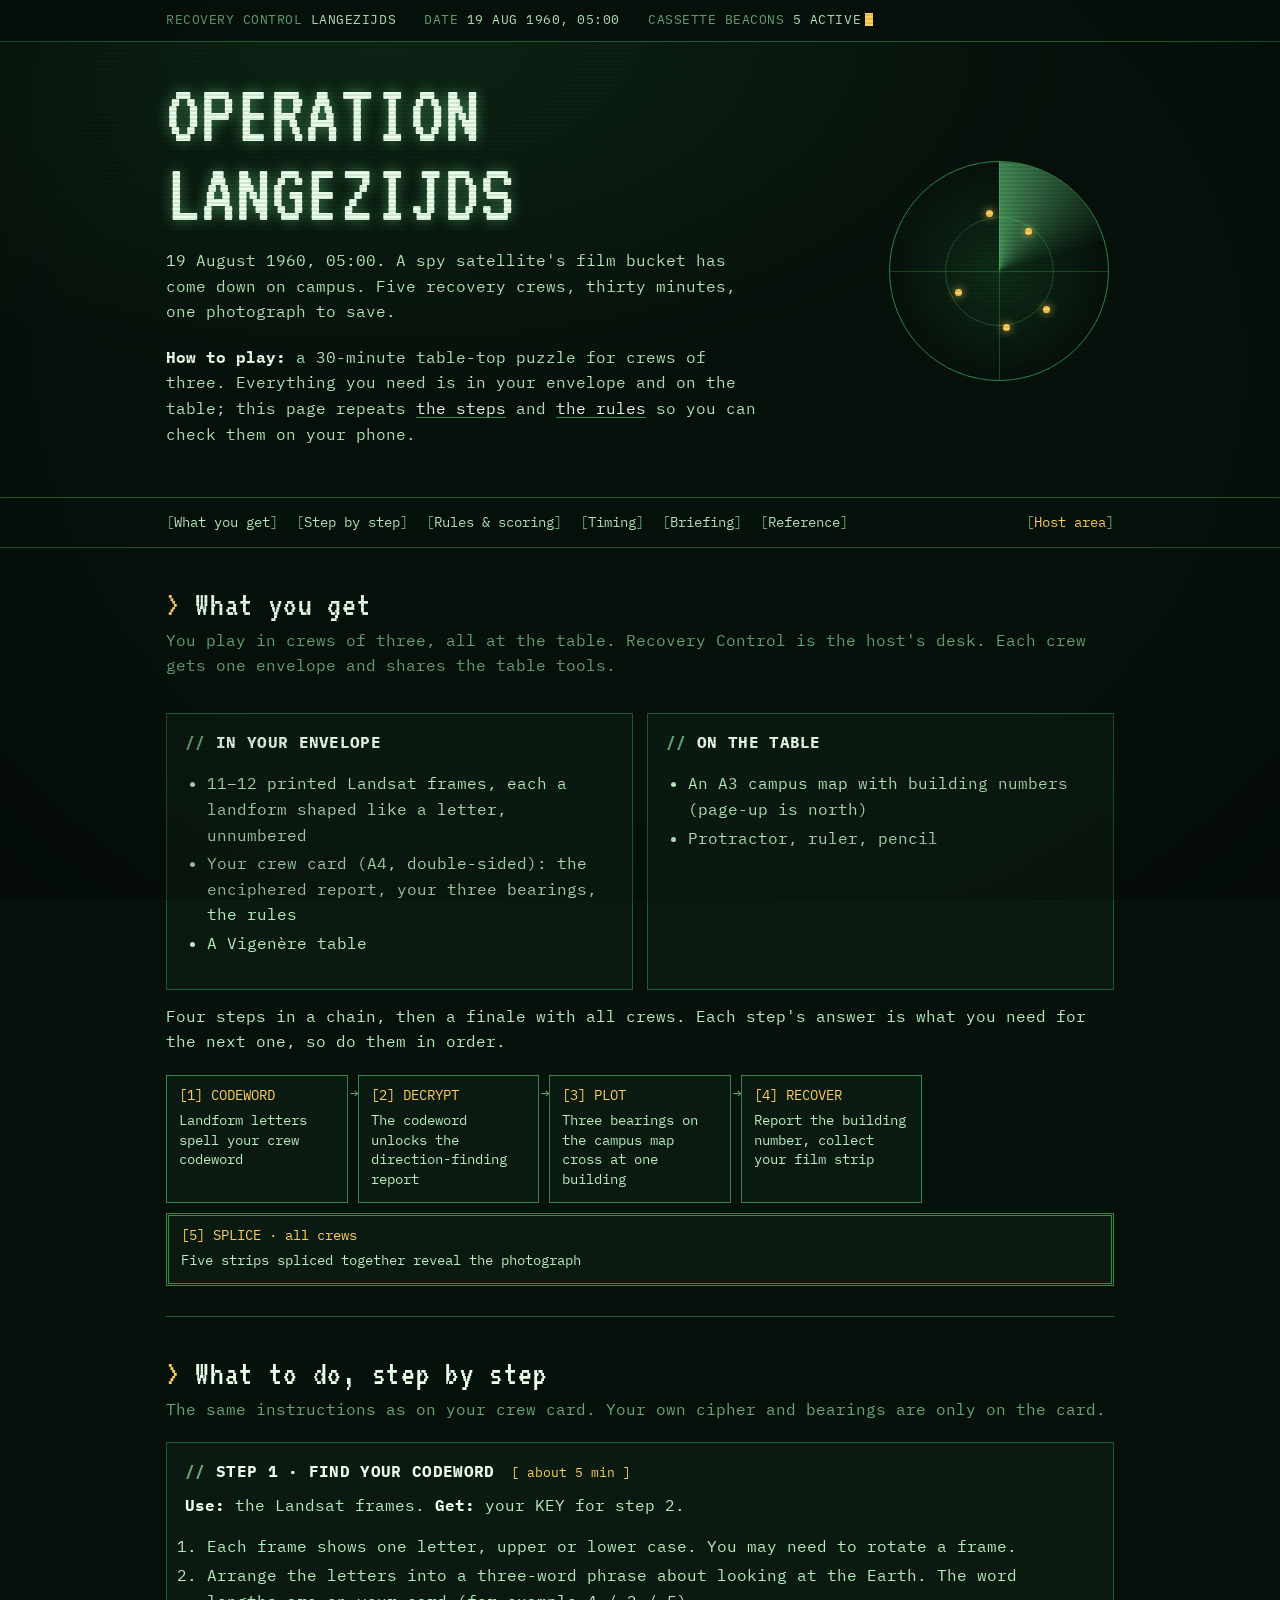
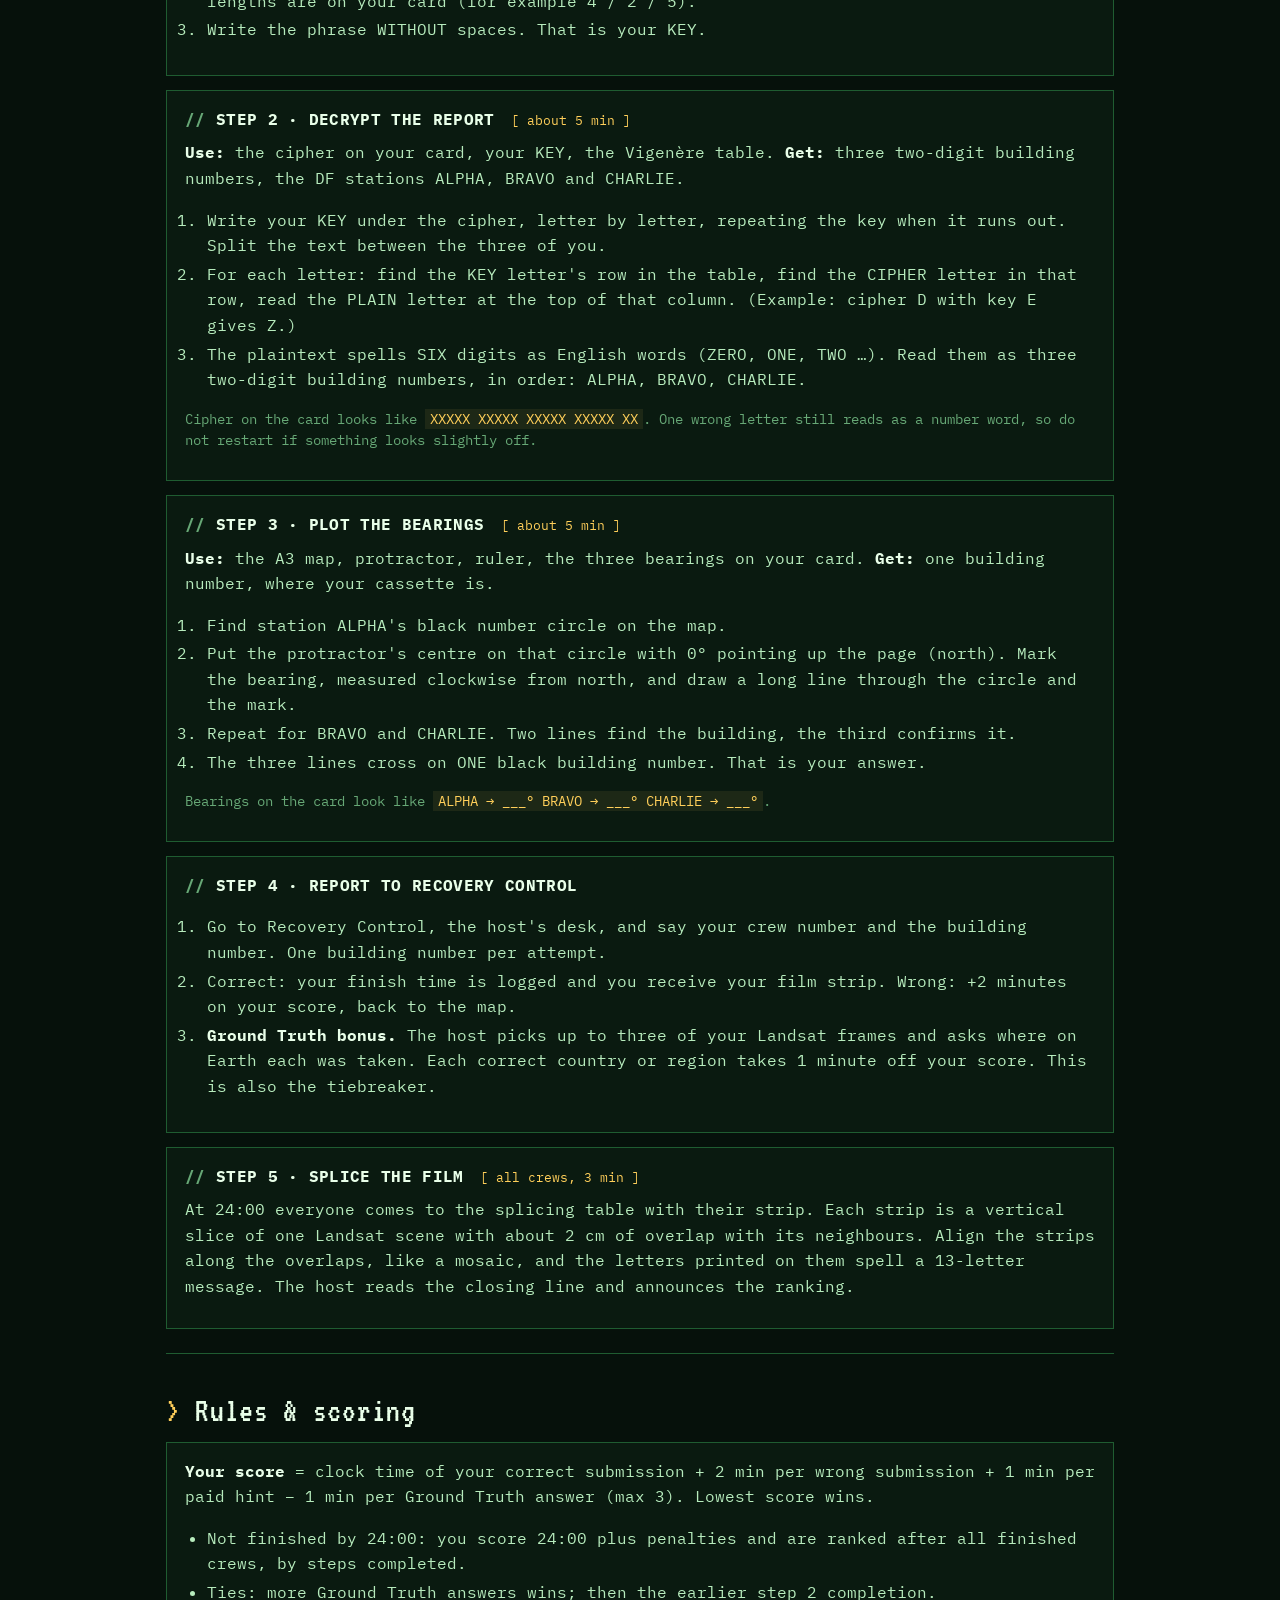
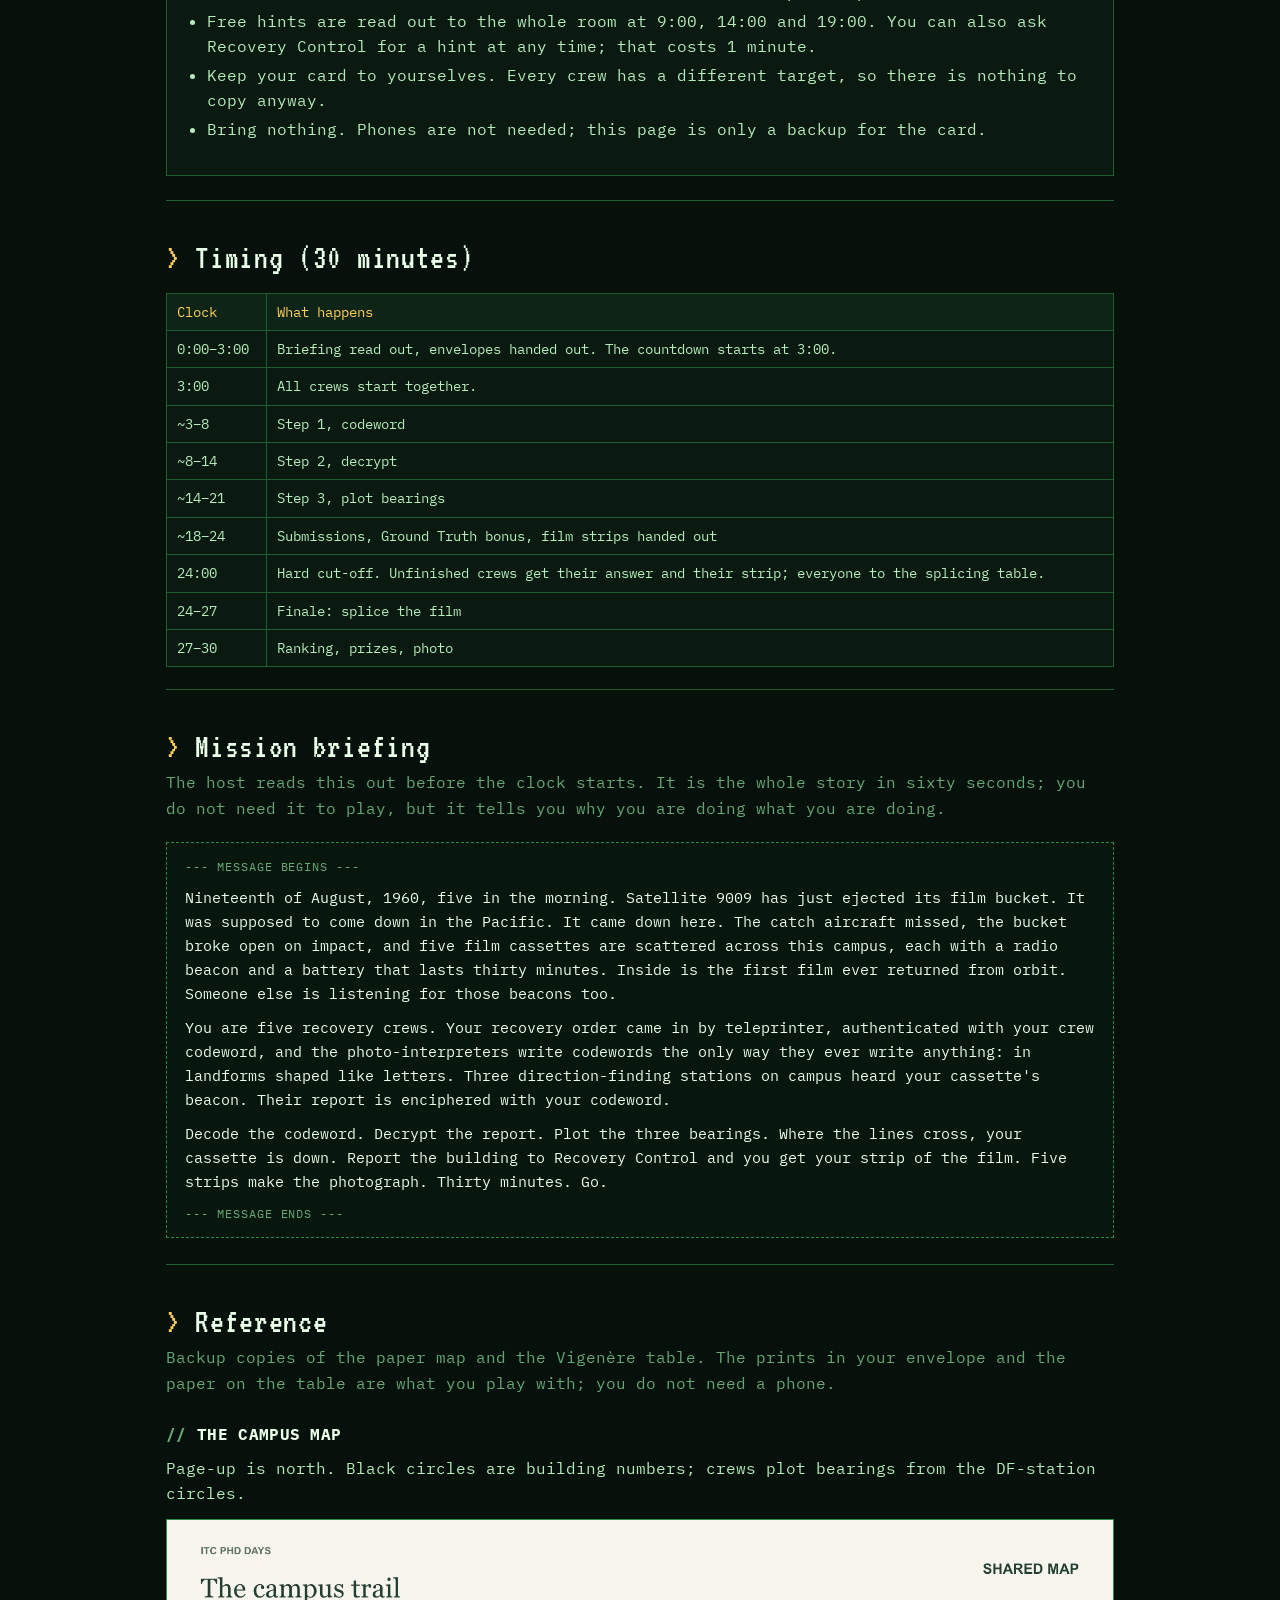
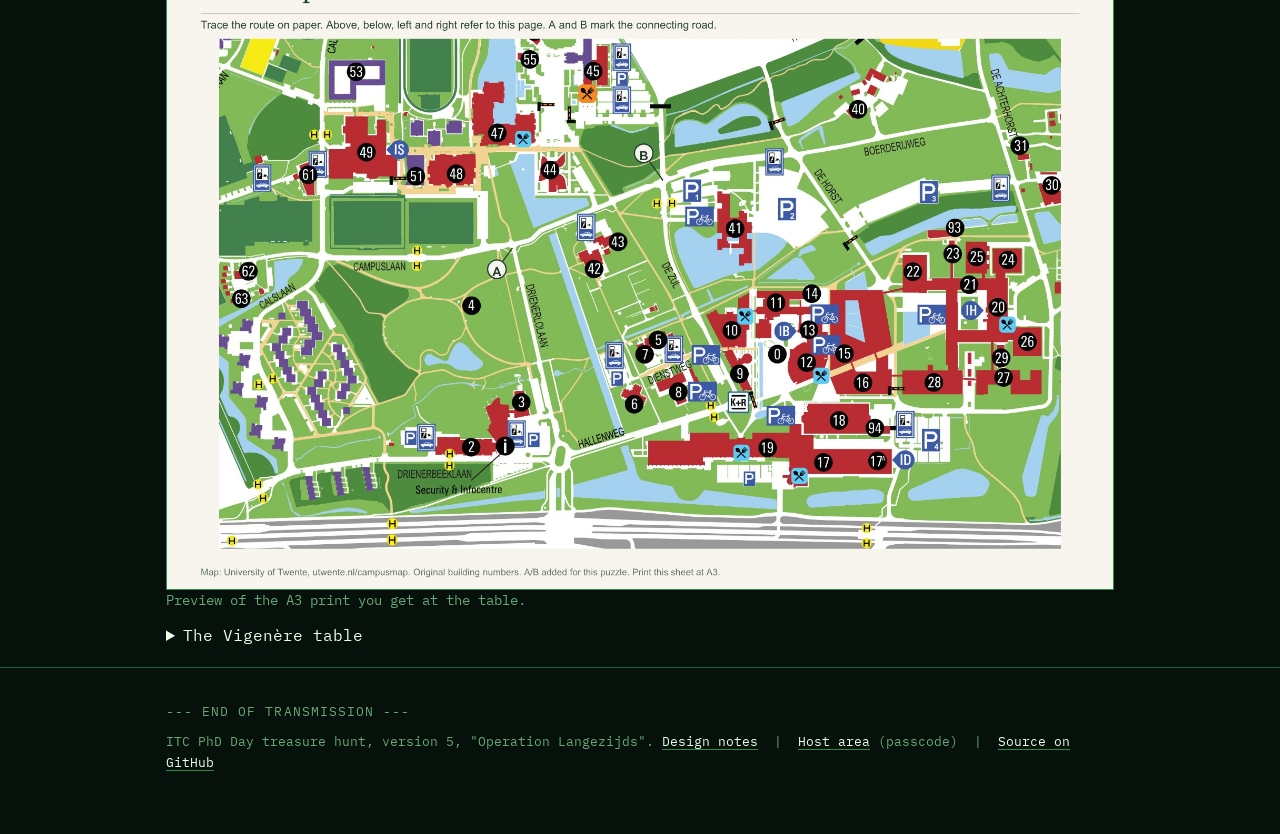
==== commit 17ee3609: "Make the public page a how-to-play guide; move design notes to design.html Steps first, briefing aft" ====
--- a/index.html
+++ b/index.html
@@ -4,7 +4,7 @@
 <meta charset="utf-8">
 <meta name="viewport" content="width=device-width,initial-scale=1">
 <title>Operation Langezijds</title>
-<meta name="description" content="ITC PhD Day treasure hunt, v5: a 30-minute chained geo-puzzle set in the 1960 CORONA film-bucket recovery.">
+<meta name="description" content="How to play Operation Langezijds, the ITC PhD Day treasure hunt: what you get, the five steps, rules and timing.">
 <link rel="preconnect" href="https://fonts.googleapis.com">
 <link rel="stylesheet" href="https://fonts.googleapis.com/css2?family=VT323&family=IBM+Plex+Mono:ital,wght@0,400;0,600;1,400&display=swap">
 <link rel="stylesheet" href="assets/style.css">
@@ -22,56 +22,32 @@
     <div>
       <h1>OPERATION LANGEZIJDS</h1>
       <p class="brief">19 August 1960, 05:00. A spy satellite's film bucket has come down on campus. Five recovery crews, thirty minutes, one photograph to save.</p>
-      <dl class="readout">
-        <dt>Event</dt><dd>ITC PhD Day treasure hunt, version 5</dd>
-        <dt>Crews</dt><dd>5 crews of 3 players</dd>
-        <dt>Clock</dt><dd>30 minutes, hard cut-off at 24:00</dd>
-        <dt>Station</dt><dd>Room 2405, everything at the table</dd>
-        <dt>Skills</dt><dd>Image interpretation, cipher work, direction finding</dd>
-      </dl>
-      <p class="brief" style="margin:18px 0 0">Players: everything you need is on your crew card. This page repeats the briefing, the steps and the rules so you can check them on your phone. Start with <a href="#story">the briefing</a>, then <a href="#stages">the steps</a>.</p>
+      <p class="brief"><b>How to play:</b> a 30-minute table-top puzzle for crews of three. Everything you need is in your envelope and on the table; this page repeats <a href="#stages">the steps</a> and <a href="#rules">the rules</a> so you can check them on your phone.</p>
     </div>
     <div class="radar" aria-hidden="true"><div class="cross"></div><div class="sweep"></div><i style="left:62%;top:30%"></i><i style="left:30%;top:58%"></i><i style="left:70%;top:66%"></i><i style="left:44%;top:22%"></i><i style="left:52%;top:74%"></i></div>
   </div>
 </header>
 
 <nav class="menu"><div class="wrap">
-  <a href="#story">Briefing</a>
   <a href="#how">What you get</a>
   <a href="#stages">Step by step</a>
   <a href="#rules">Rules &amp; scoring</a>
   <a href="#timeline">Timing</a>
+  <a href="#story">Briefing</a>
   <a href="#materials">Reference</a>
   <a class="host" href="host.html">Host area</a>
 </div></nav>
 
 <main class="wrap">
 
-<section id="story">
-  <h2>Mission briefing</h2>
-  <p class="lead">The host reads this out at the start. It is the whole story in sixty seconds.</p>
-  <blockquote>
-    <p>Nineteenth of August, 1960, five in the morning. Satellite 9009 has just ejected its film bucket. It was supposed to come down in the Pacific. It came down here. The catch aircraft missed, the bucket broke open on impact, and five film cassettes are scattered across this campus, each with a radio beacon and a battery that lasts thirty minutes. Inside is the first film ever returned from orbit. Someone else is listening for those beacons too.</p>
-    <p>You are five recovery crews. Your recovery order came in by teleprinter, authenticated with your crew codeword, and the photo-interpreters write codewords the only way they ever write anything: in landforms shaped like letters. Three direction-finding stations on campus heard your cassette's beacon. Their report is enciphered with your codeword.</p>
-    <p>Decode the codeword. Decrypt the report. Plot the three bearings. Where the lines cross, your cassette is down. Report the building to Recovery Control and you get your strip of the film. Five strips make the photograph. Thirty minutes. Go.</p>
-  </blockquote>
-  <details>
-    <summary>The real event behind the story</summary>
-    <div class="spoiler">
-      <p>On 19 August 1960 the CORONA reconnaissance satellite <em>Discoverer 14</em> (mission 9009) ejected its film-return capsule on orbit 17. A C-119 aircraft, call sign <em>Pelican 9</em>, caught it in mid-air on the third pass, about 580 km south-west of Hawaii. It was the first time photographs had ever been recovered from orbit. The capsule was located by parachute and radio beacon.</p>
-      <p class="note">In the game the capsule lands on the University of Twente campus instead, and the recovery is run from Langezijds, the ITC building, which gives the operation its codename.</p>
-    </div>
-  </details>
-</section>
-
 <section id="how">
   <h2>What you get</h2>
-  <p class="lead">You play in crews of three, all at the table in room 2405. Recovery Control is the host's desk. Each crew gets one envelope and shares the table tools.</p>
+  <p class="lead">You play in crews of three, all at the table. Recovery Control is the host's desk. Each crew gets one envelope and shares the table tools.</p>
   <div class="grid2">
     <div class="card">
       <h3>In your envelope</h3>
       <ul>
-        <li>11–12 Landsat frames, each a landform shaped like a letter, unnumbered</li>
+        <li>11–12 printed Landsat frames, each a landform shaped like a letter, unnumbered</li>
         <li>Your crew card (A4, double-sided): the enciphered report, your three bearings, the rules</li>
         <li>A Vigenère table</li>
       </ul>
@@ -134,7 +110,7 @@
   <div class="card">
     <h3>Step 4 · Report to Recovery Control</h3>
     <ol>
-      <li>Walk to Recovery Control and say your crew number and the building number. One building number per attempt.</li>
+      <li>Go to Recovery Control, the host's desk, and say your crew number and the building number. One building number per attempt.</li>
       <li>Correct: your finish time is logged and you receive your film strip. Wrong: +2 minutes on your score, back to the map.</li>
       <li><b>Ground Truth bonus.</b> The host picks up to three of your Landsat frames and asks where on Earth each was taken. Each correct country or region takes 1 minute off your score. This is also the tiebreaker.</li>
     </ol>
@@ -154,7 +130,8 @@
       <li>Not finished by 24:00: you score 24:00 plus penalties and are ranked after all finished crews, by steps completed.</li>
       <li>Ties: more Ground Truth answers wins; then the earlier step 2 completion.</li>
       <li>Free hints are read out to the whole room at 9:00, 14:00 and 19:00. You can also ask Recovery Control for a hint at any time; that costs 1 minute.</li>
-      <li>Keep your cipher and bearings to yourselves. Every crew has a different target, so there is nothing to copy anyway.</li>
+      <li>Keep your card to yourselves. Every crew has a different target, so there is nothing to copy anyway.</li>
+      <li>Bring nothing. Phones are not needed; this page is only a backup for the card.</li>
     </ul>
   </div>
 </section>
@@ -176,41 +153,51 @@
   
 </section>
 
+<section id="story">
+  <h2>Mission briefing</h2>
+  <p class="lead">The host reads this out before the clock starts. It is the whole story in sixty seconds; you do not need it to play, but it tells you why you are doing what you are doing.</p>
+  <blockquote>
+    <p>Nineteenth of August, 1960, five in the morning. Satellite 9009 has just ejected its film bucket. It was supposed to come down in the Pacific. It came down here. The catch aircraft missed, the bucket broke open on impact, and five film cassettes are scattered across this campus, each with a radio beacon and a battery that lasts thirty minutes. Inside is the first film ever returned from orbit. Someone else is listening for those beacons too.</p>
+    <p>You are five recovery crews. Your recovery order came in by teleprinter, authenticated with your crew codeword, and the photo-interpreters write codewords the only way they ever write anything: in landforms shaped like letters. Three direction-finding stations on campus heard your cassette's beacon. Their report is enciphered with your codeword.</p>
+    <p>Decode the codeword. Decrypt the report. Plot the three bearings. Where the lines cross, your cassette is down. Report the building to Recovery Control and you get your strip of the film. Five strips make the photograph. Thirty minutes. Go.</p>
+  </blockquote>
+  </section>
+
 <section id="materials">
   <h2>Reference</h2>
-  <p class="lead">Phone copies of the table materials, in case you want to look at them more closely.</p>
-
-  <h3>The landform alphabet</h3>
-  <p>Nineteen Landsat frames, each a landform shaped like a letter (from NASA's <a href="https://science.nasa.gov/mission/landsat/outreach/your-name-in-landsat/">Your Name in Landsat</a>). Shuffled here. Your envelope holds the 11–12 that spell your codeword.</p>
-  <div class="gallery" id="gallery"></div>
+  <p class="lead">Backup copies of the paper map and the Vigenère table. The prints in your envelope and the paper on the table are what you play with; you do not need a phone.</p>
 
   <h3>The campus map</h3>
   <p>Page-up is north. Black circles are building numbers; crews plot bearings from the DF-station circles.</p>
   <div class="mapwrap"><div class="mapinner"><img src="assets/map.jpg" alt="University of Twente campus map with building numbers"></div></div><p class="maphint">On a phone, swipe sideways to see the whole map.</p>
   <p class="note">Preview of the A3 print you get at the table.</p>
 
-  <h3>The Vigenère table</h3>
-  <p>Row = KEY letter. Find the CIPHER letter in that row; the PLAIN letter is the column header.</p>
-  <div class="vig" id="vig"></div>
-</section>
-
-<section id="sources">
-  <details><summary>Sources &amp; references</summary>
-  <ul>
-    <li>Discoverer 14 / CORONA film-capsule recovery: <a href="https://en.wikipedia.org/wiki/Discoverer_14">Wikipedia</a>, <a href="https://vintageaviationnews.com/warbird-articles/today-in-aviation-history-c-119-makes-first-midair-recovery-of-a-space-capsule.html">Vintage Aviation News</a></li>
-    <li>Letter images: NASA <a href="https://science.nasa.gov/mission/landsat/outreach/your-name-in-landsat/">Your Name in Landsat</a></li>
-    <li>Room Escape Artist, <a href="https://roomescapeartist.com/2025/08/28/what-escape-rooms-can-learn-from-puzzle-hunts/">What escape rooms can learn from puzzle hunts</a></li>
-    <li>Esri Education, <a href="https://community.esri.com/t5/education-blog/learning-that-pops-storymaps-escape-room/m-p/1324967">StoryMaps escape room</a></li>
-    <li>SENSE EO CDT, <a href="https://eo-cdt.org/escape-room/">Escape from the ISS</a></li>
-    <li>UT Austin ESI, <a href="https://www.esi.utexas.edu/files/093-Lesson-Plan-Treasure-Hunt-GPS-Trilateration.pdf">GPS trilateration treasure hunt</a></li>
-  </ul>
+  <details>
+    <summary>The Vigenère table</summary>
+    <p class="note">Row = KEY letter. Find the CIPHER letter in that row; the PLAIN letter is the column header.</p>
+    <div class="vig" id="vig"></div>
   </details>
 </section>
 
+
+
+
+
+
+
+
+
+
+
+
+
+
+
+
 </main>
 
 <footer><div class="wrap">
-  ITC PhD Day treasure hunt, version 5, "Operation Langezijds". <a href="host.html">Host area</a> (passcode) &nbsp;|&nbsp; <a href="https://github.com/toriii08/ITC-treasure-hunt">Source on GitHub</a>
+  ITC PhD Day treasure hunt, version 5, "Operation Langezijds". <a href="design.html">Design notes</a> &nbsp;|&nbsp; <a href="host.html">Host area</a> (passcode) &nbsp;|&nbsp; <a href="https://github.com/toriii08/ITC-treasure-hunt">Source on GitHub</a>
 </div></footer>
 
 <script src="assets/site.js"></script>
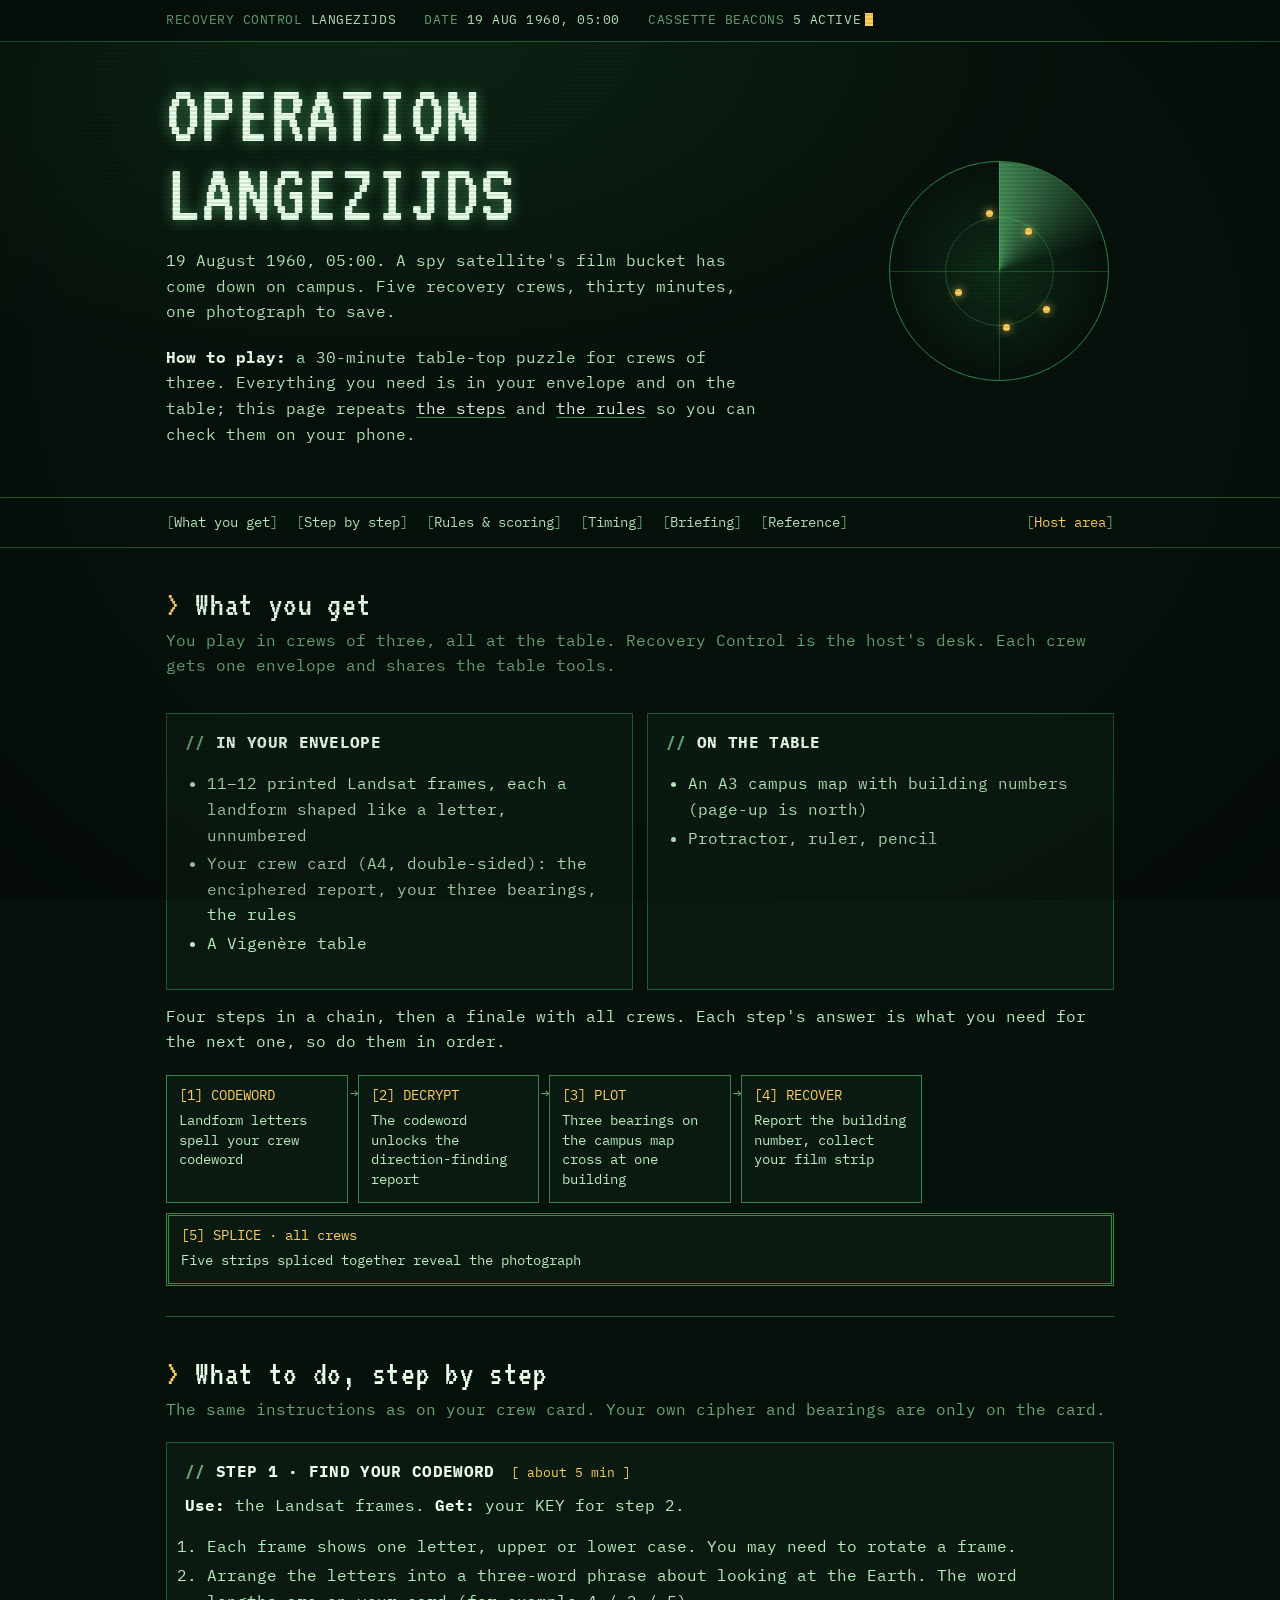
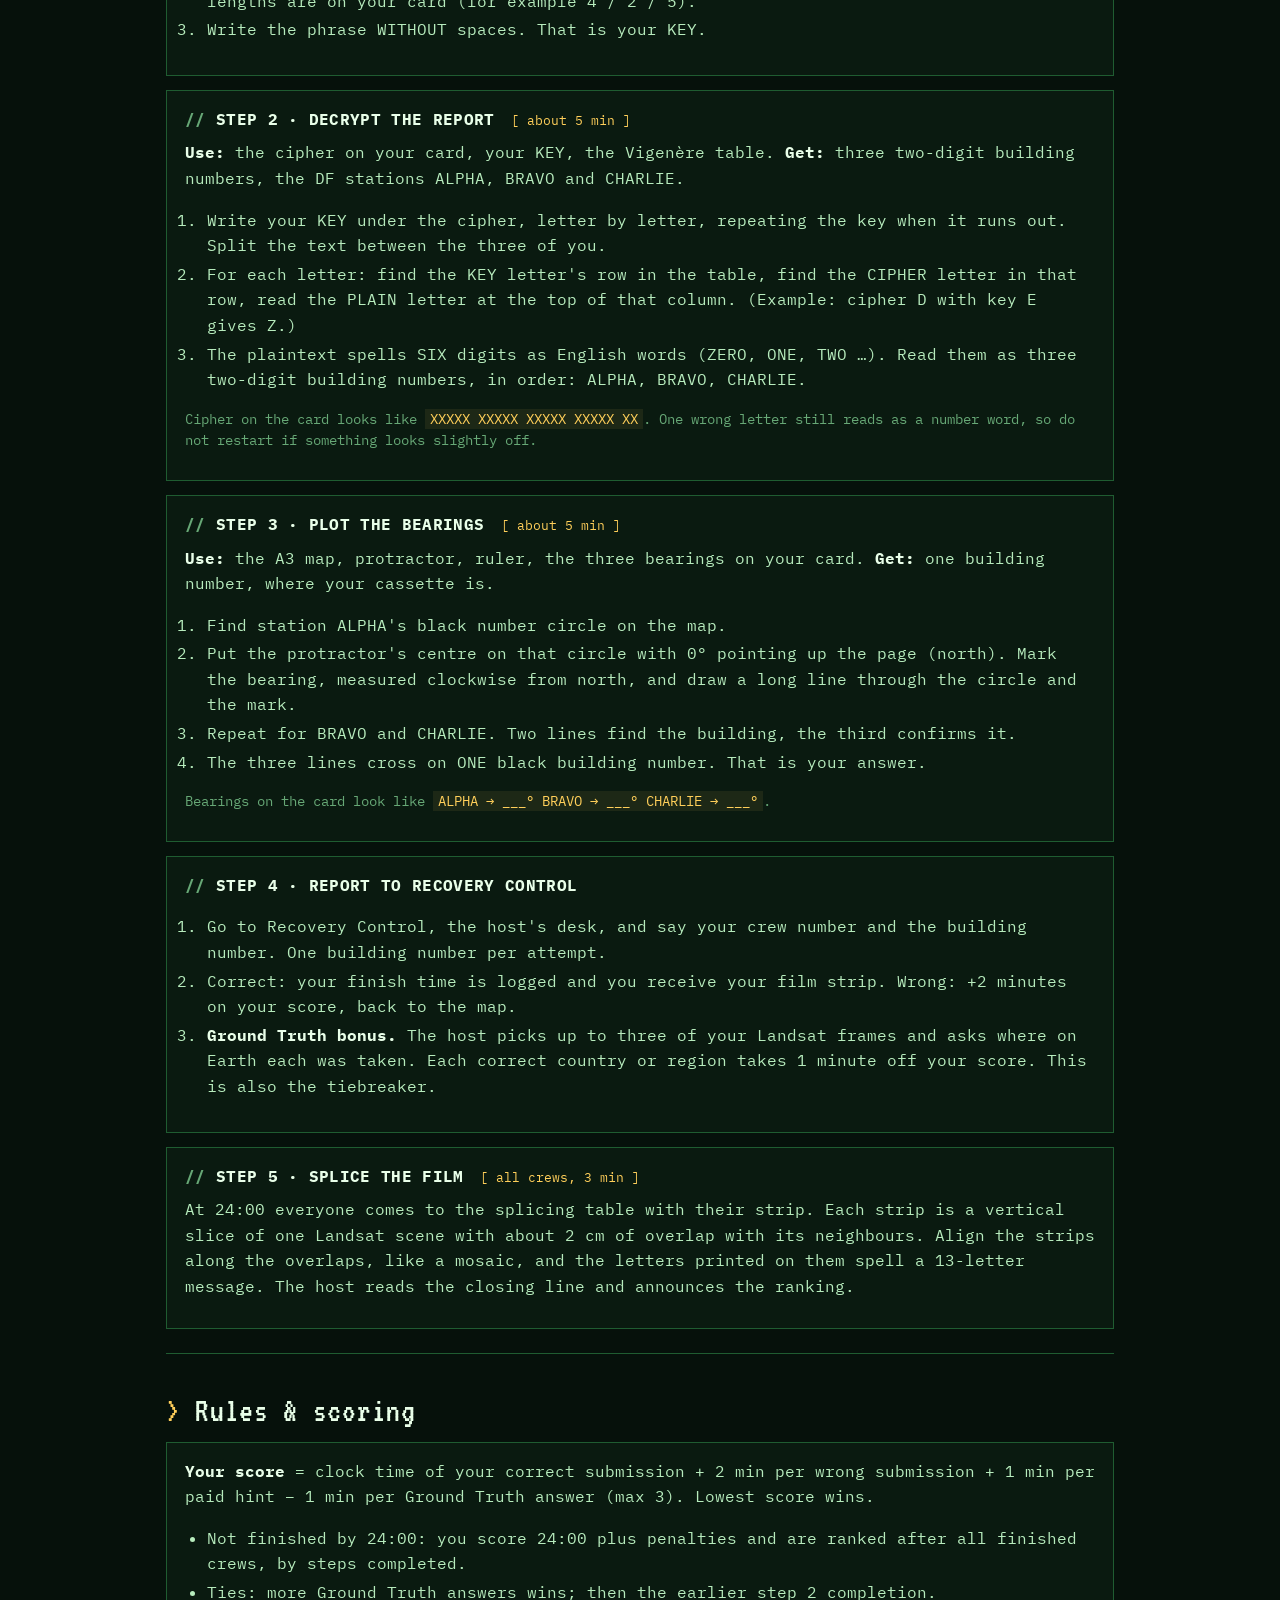
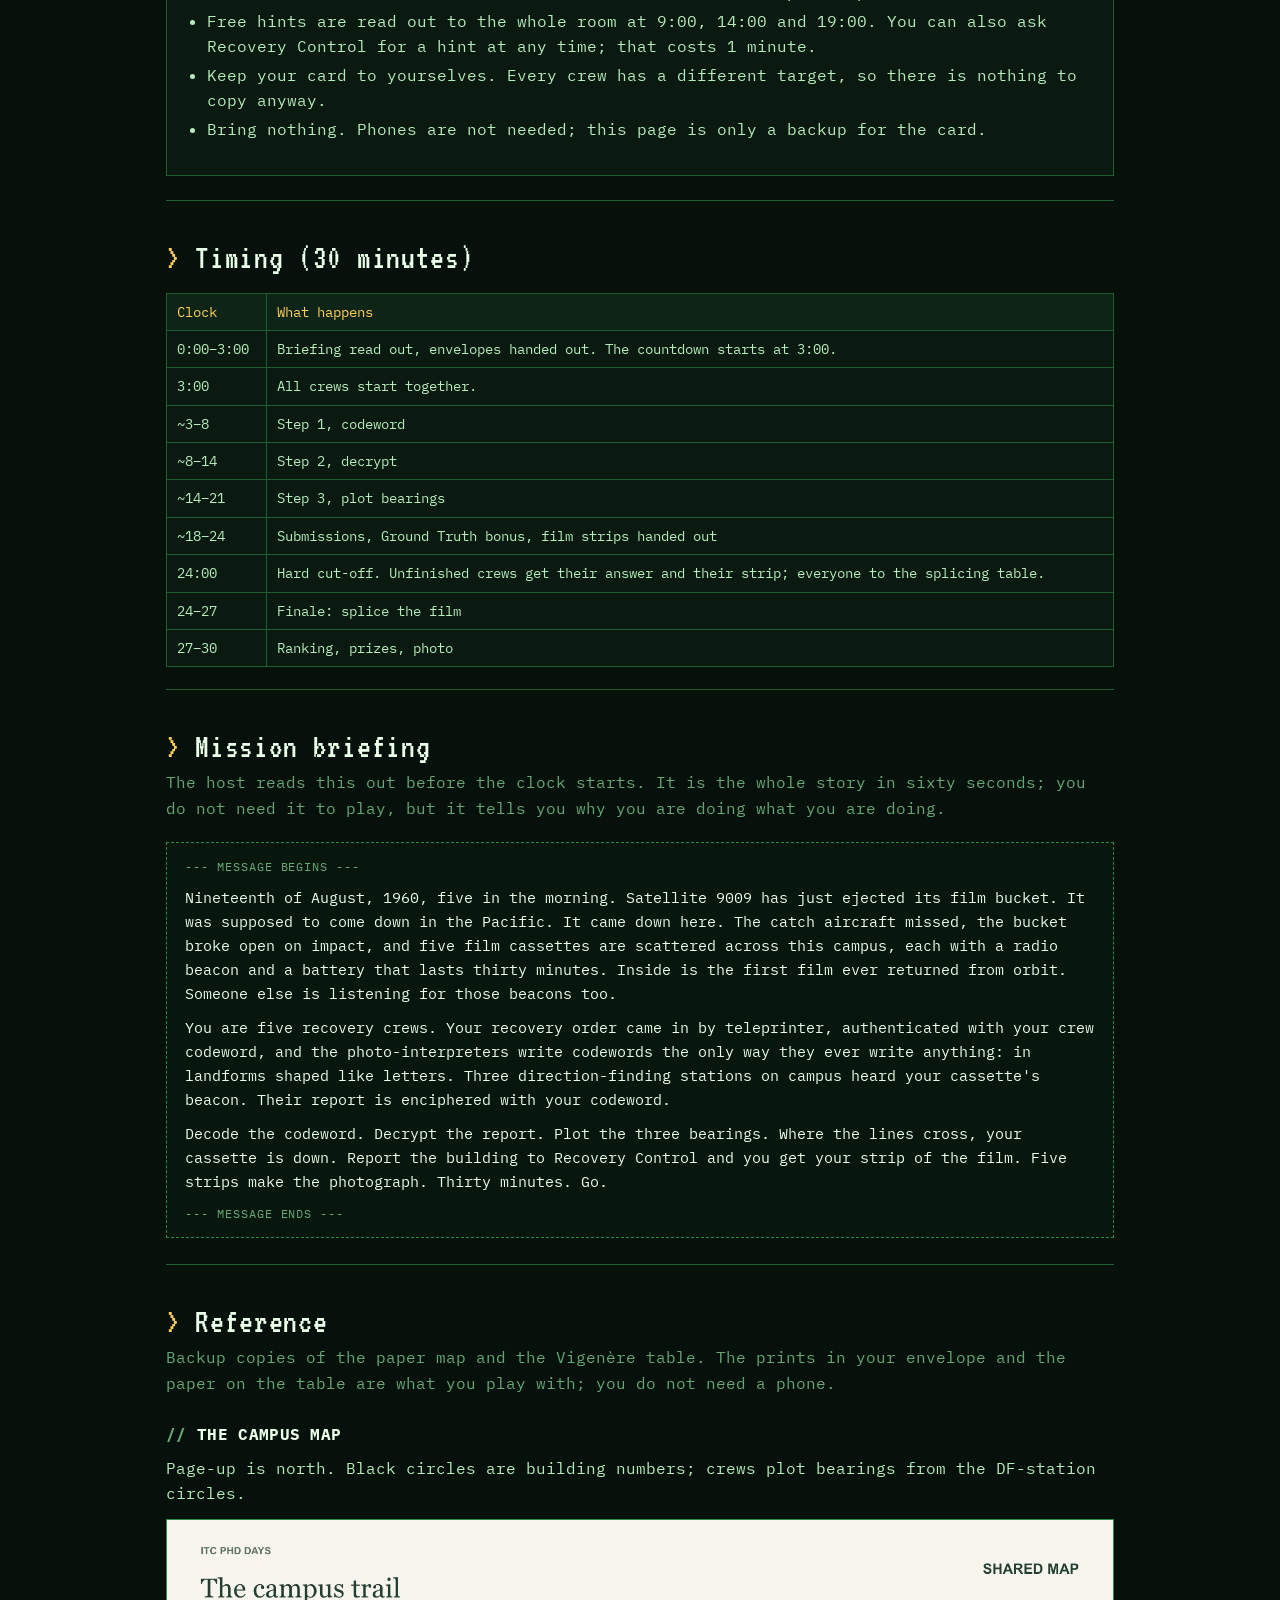
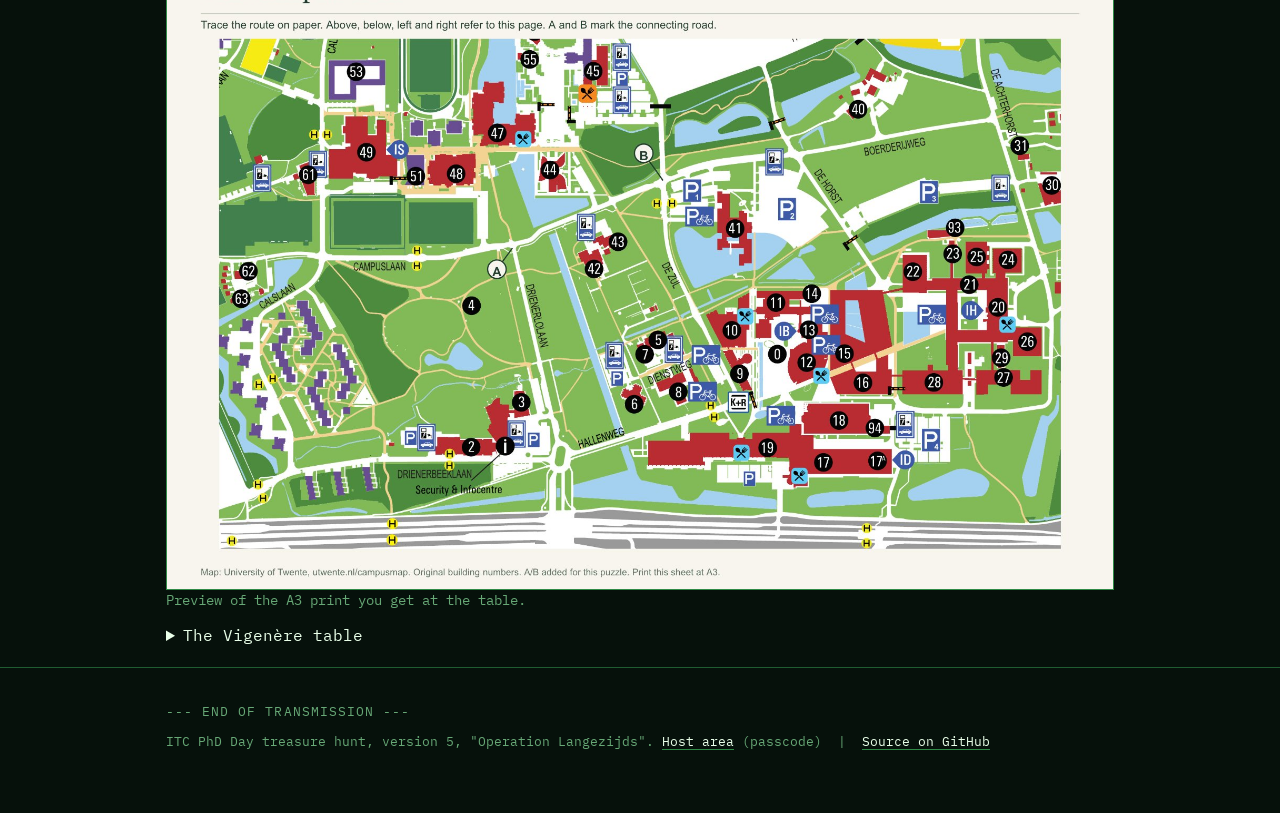
==== commit 7a698c13: "Move the design notes into the host area (section H8) and drop design.html Co-Authored-By: Claude Fa" ====
--- a/index.html
+++ b/index.html
@@ -197,7 +197,7 @@
 </main>
 
 <footer><div class="wrap">
-  ITC PhD Day treasure hunt, version 5, "Operation Langezijds". <a href="design.html">Design notes</a> &nbsp;|&nbsp; <a href="host.html">Host area</a> (passcode) &nbsp;|&nbsp; <a href="https://github.com/toriii08/ITC-treasure-hunt">Source on GitHub</a>
+  ITC PhD Day treasure hunt, version 5, "Operation Langezijds". <a href="host.html">Host area</a> (passcode) &nbsp;|&nbsp; <a href="https://github.com/toriii08/ITC-treasure-hunt">Source on GitHub</a>
 </div></footer>
 
 <script src="assets/site.js"></script>
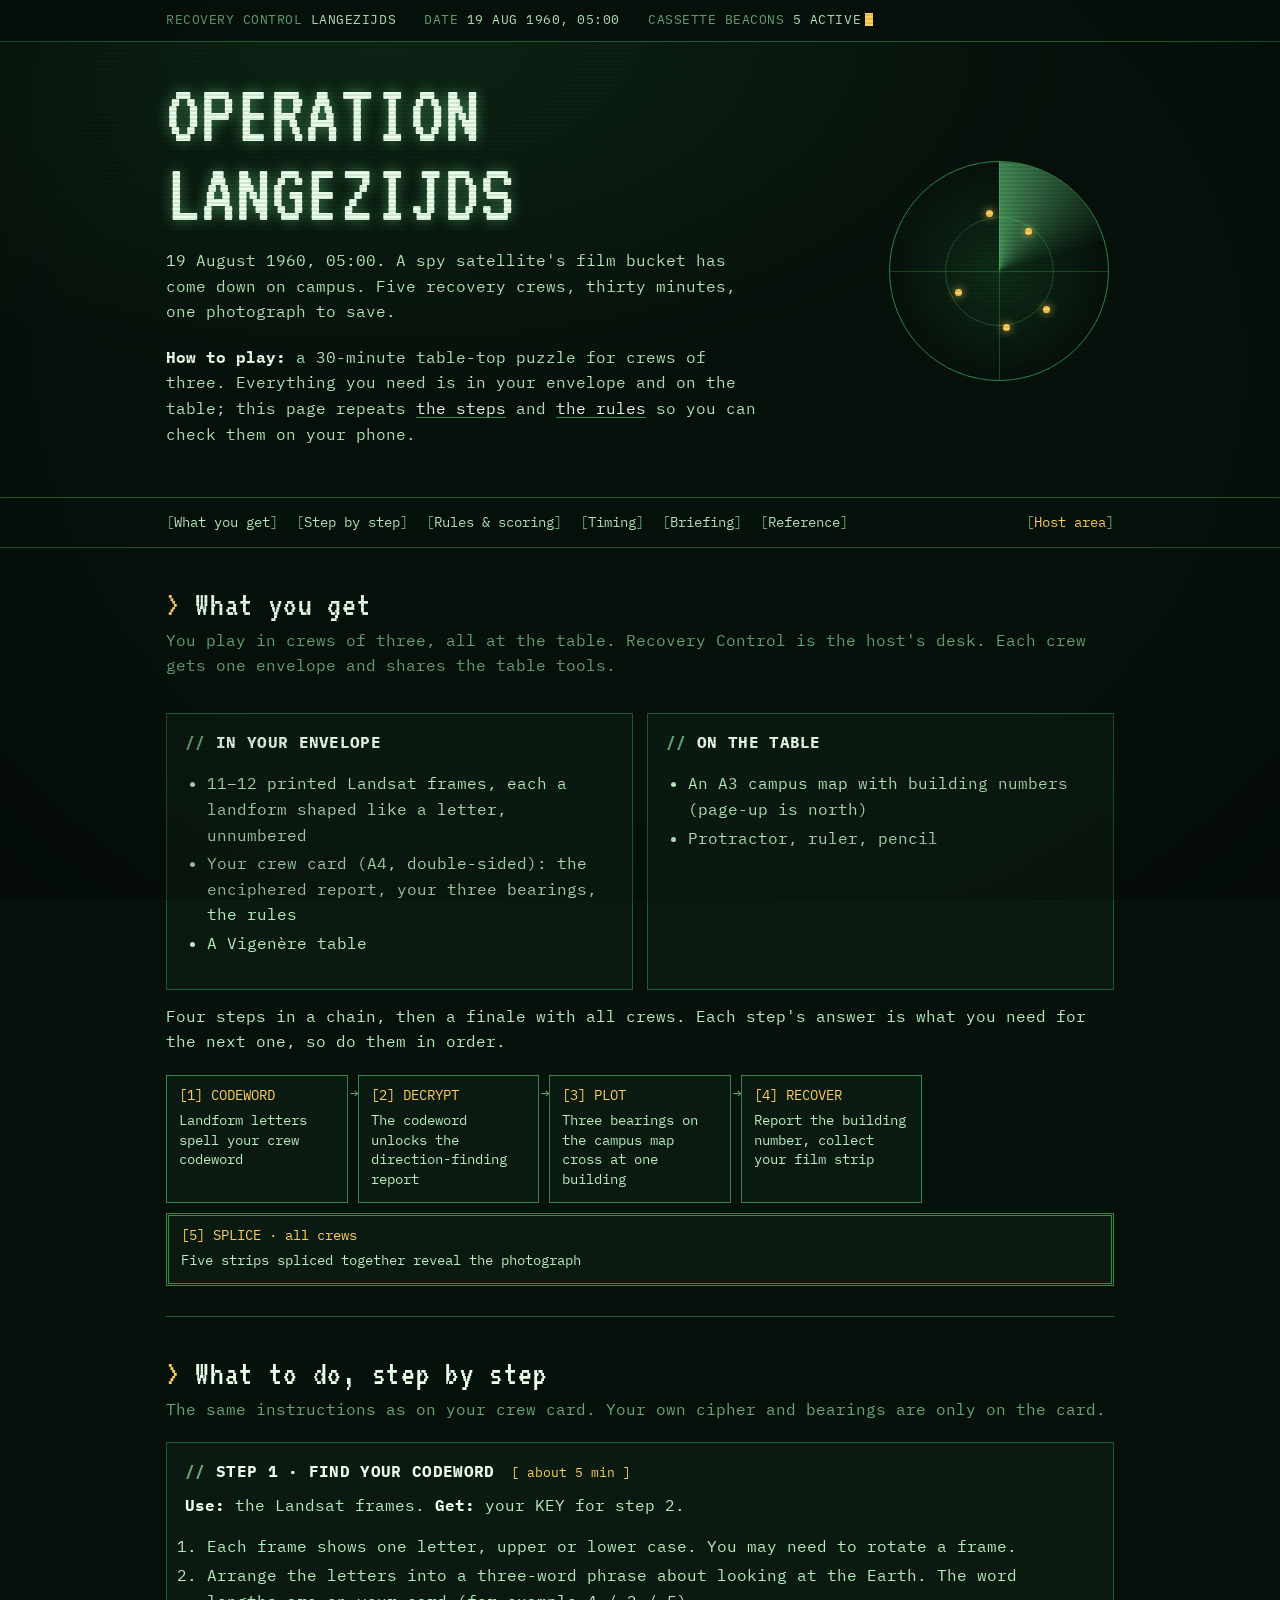
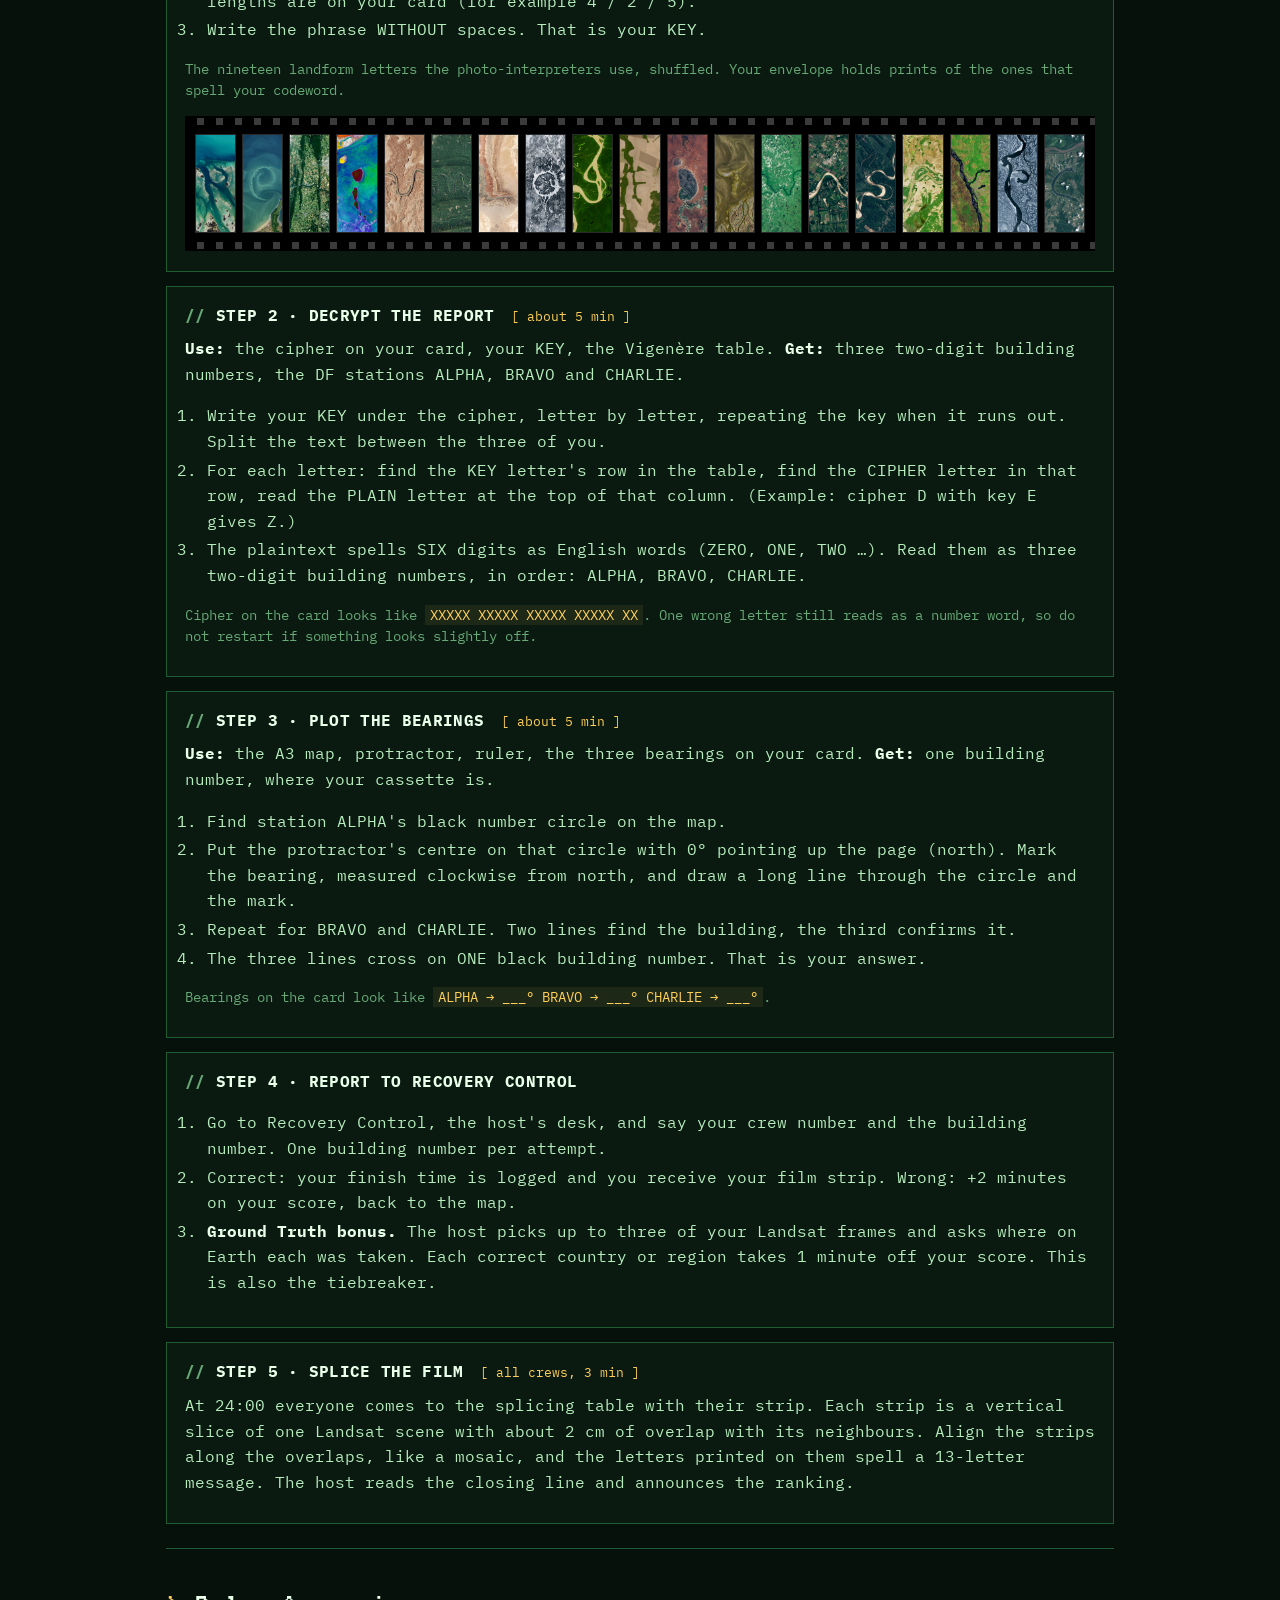
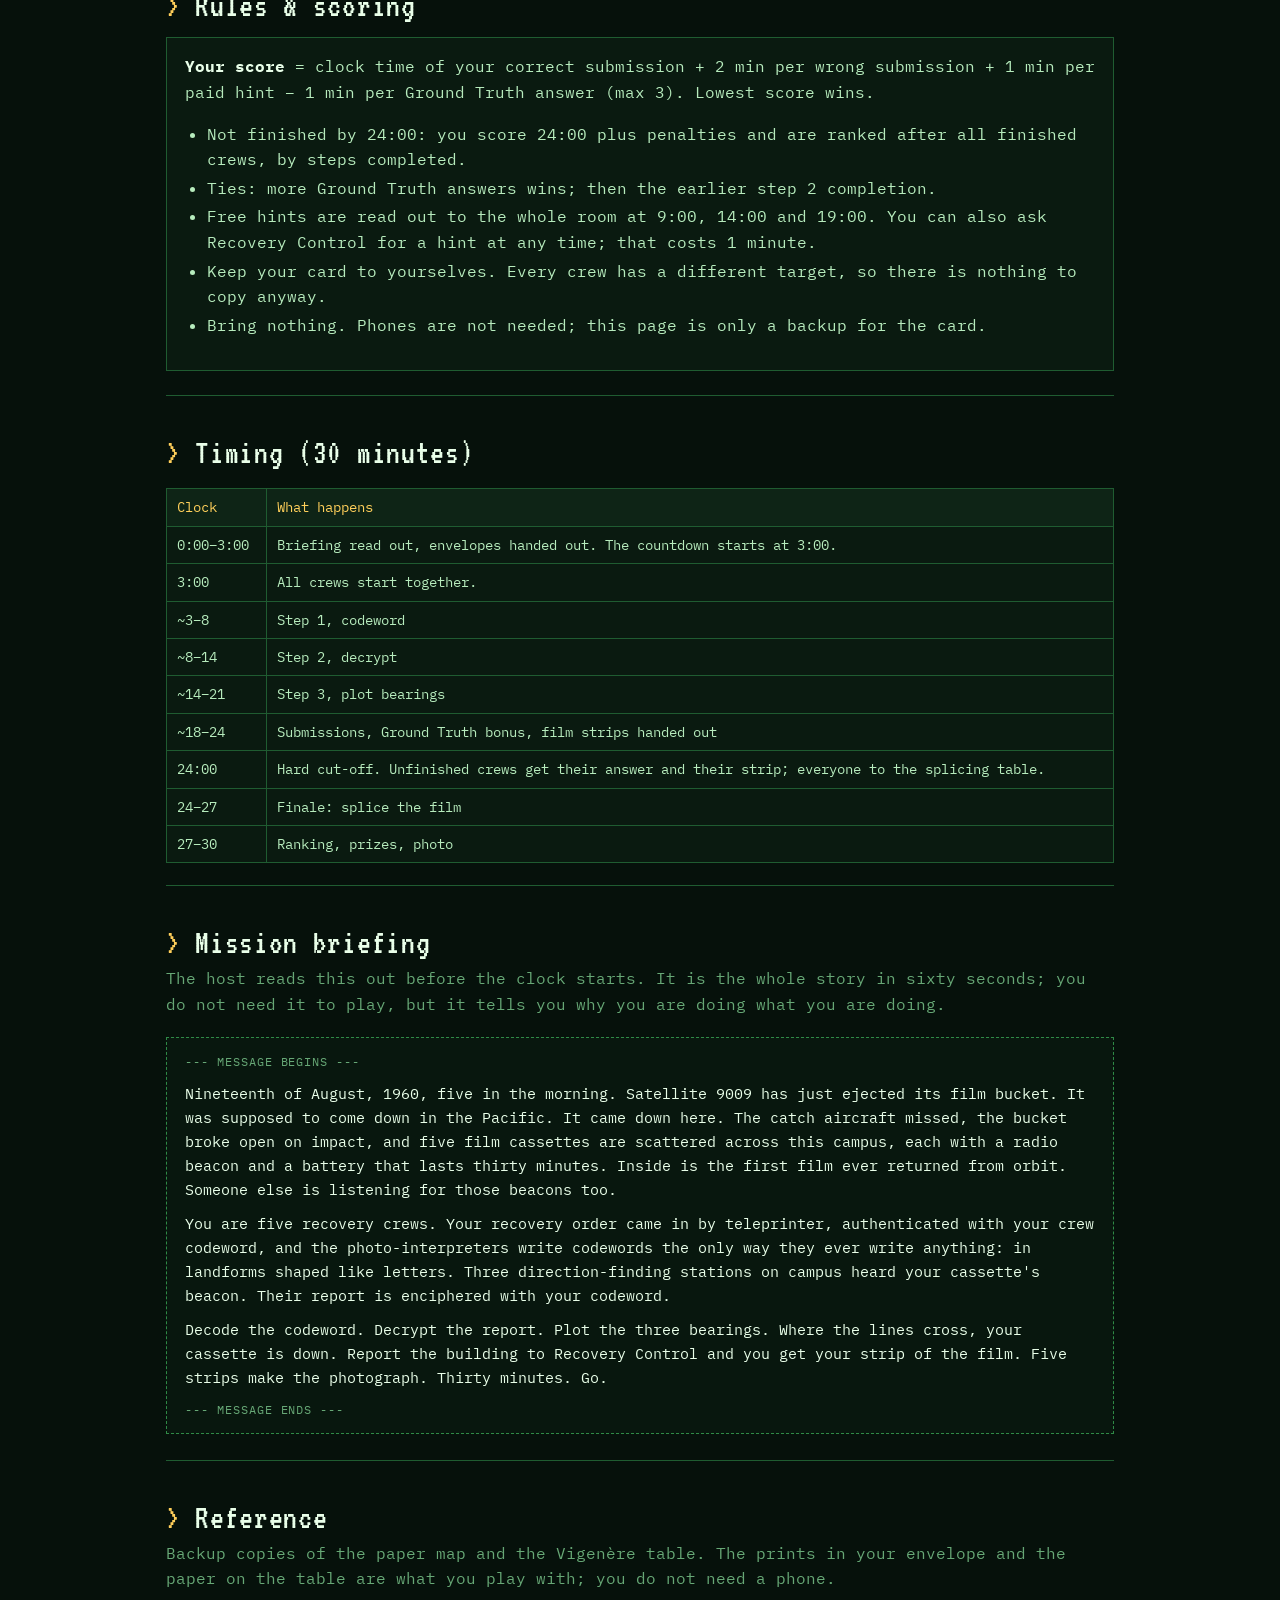
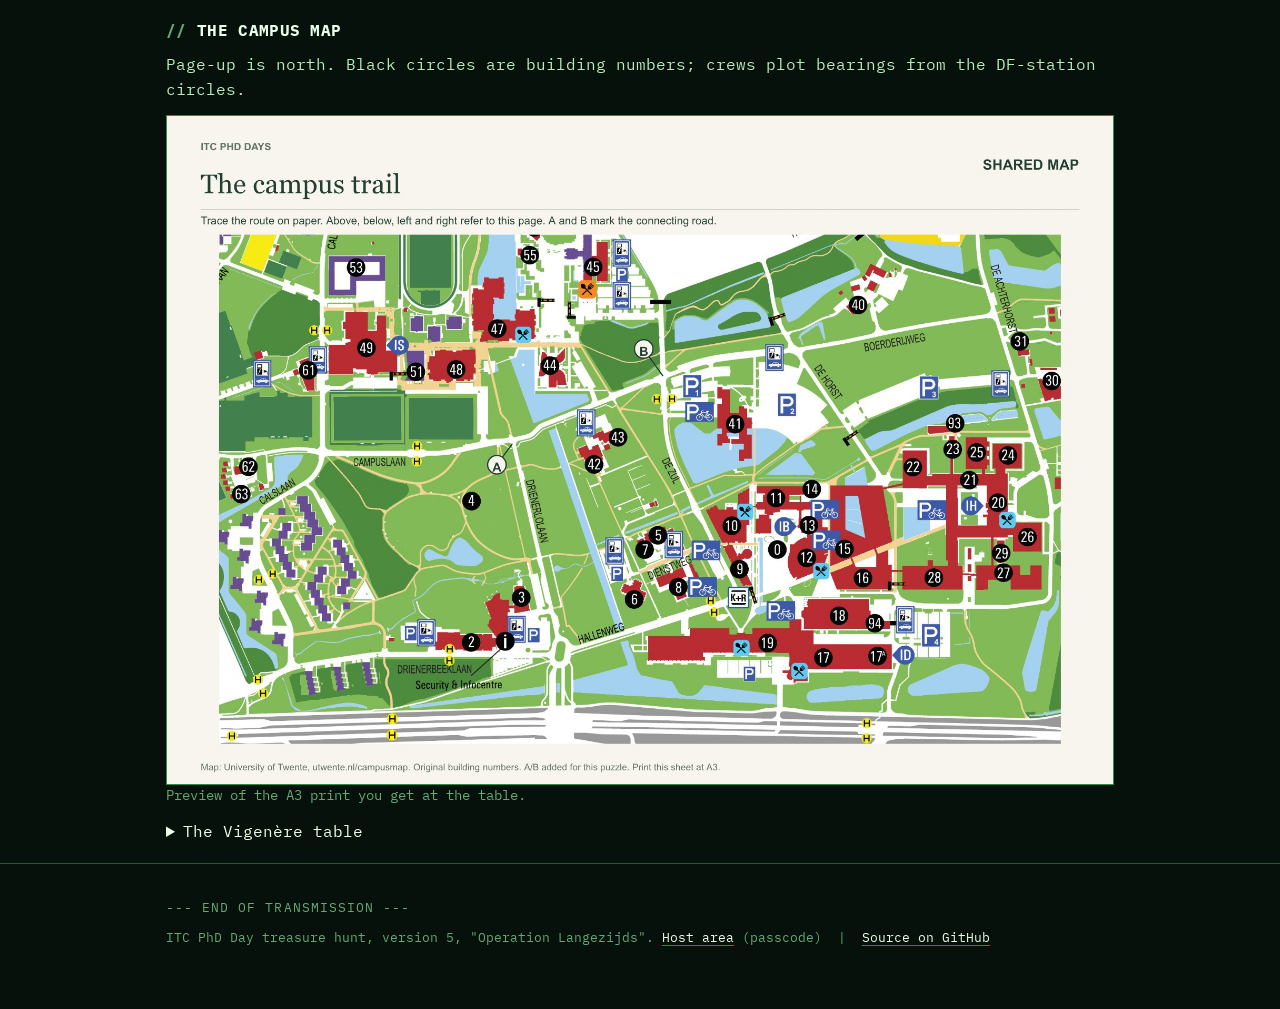
==== commit e496166c: "Bring the Landsat letters back as a film strip under step 1 Co-Authored-By: Claude Fable 5.1 <norepl" ====
--- a/index.html
+++ b/index.html
@@ -82,6 +82,8 @@
       <li>Arrange the letters into a three-word phrase about looking at the Earth. The word lengths are on your card (for example 4 / 2 / 5).</li>
       <li>Write the phrase WITHOUT spaces. That is your KEY.</li>
     </ol>
+    <p class="note">The nineteen landform letters the photo-interpreters use, shuffled. Your envelope holds prints of the ones that spell your codeword.</p>
+    <div class="filmstrip"><div class="gallery" id="gallery"></div></div>
   </div>
 
   <div class="card">
--- a/assets/style.css
+++ b/assets/style.css
@@ -120,6 +120,12 @@
 @media (max-width:700px){.grid2{grid-template-columns:1fr}}
 
 /* imagery: letter frames and the map */
+.filmstrip{background:#000;padding:12px 0;margin:14px 0 4px;position:relative;overflow-x:auto;-webkit-overflow-scrolling:touch}
+.filmstrip::before,.filmstrip::after{content:"";position:absolute;left:0;right:0;height:7px;background:repeating-linear-gradient(90deg,#000 0 12px,#3b3b3b 12px 19px)}
+.filmstrip::before{top:2px}.filmstrip::after{bottom:2px}
+.filmstrip .gallery{display:flex;gap:6px;margin:0;padding:6px 8px;width:max-content}
+.filmstrip .gallery figure{flex:0 0 auto;width:72px;border-color:#2a2a2a}
+@media (min-width:701px){.filmstrip .gallery{width:auto;display:grid;grid-template-columns:repeat(19,1fr);padding:6px 10px}.filmstrip .gallery figure{width:auto}}
 .gallery{display:grid;grid-template-columns:repeat(auto-fill,minmax(88px,1fr));gap:8px;margin:14px 0}
 .gallery figure{margin:0;background:#000;overflow:hidden;aspect-ratio:1175/2817;border:1px solid var(--line)}
 .gallery img{width:100%;height:100%;object-fit:cover;display:block}
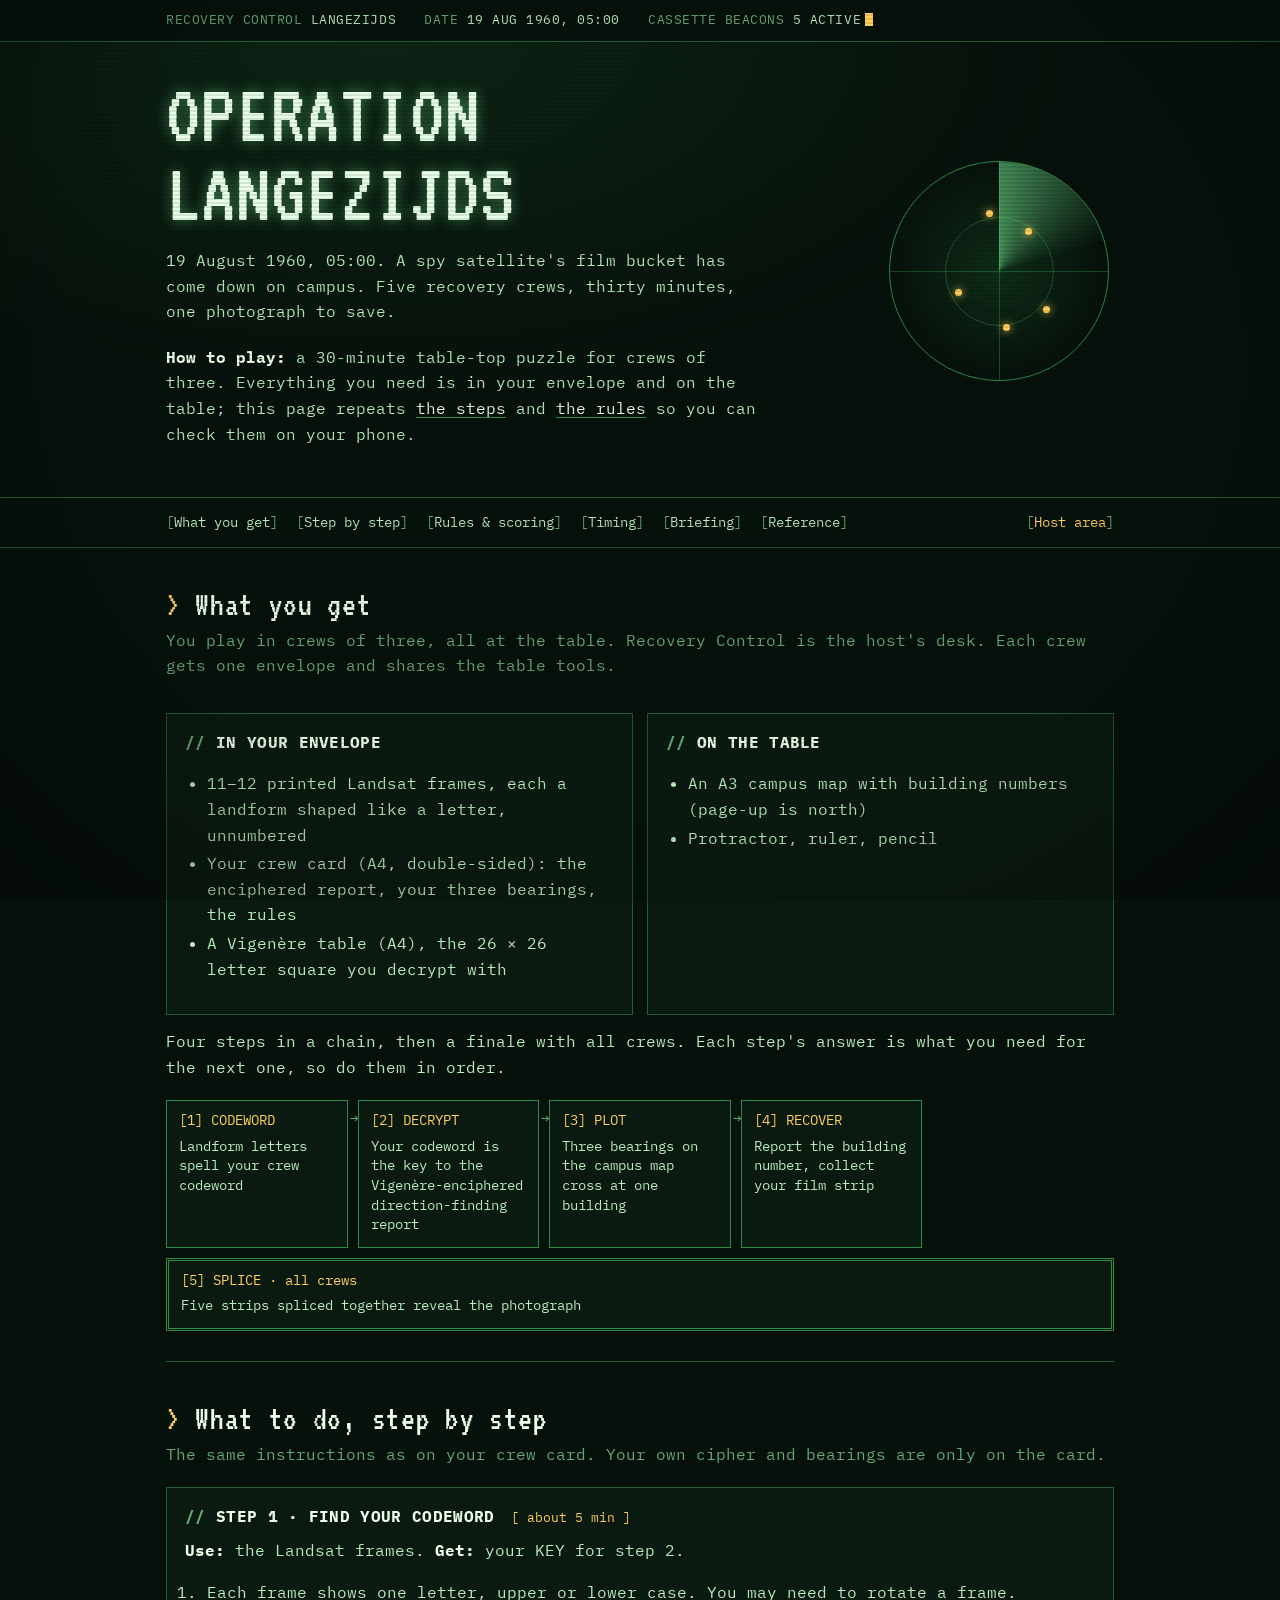
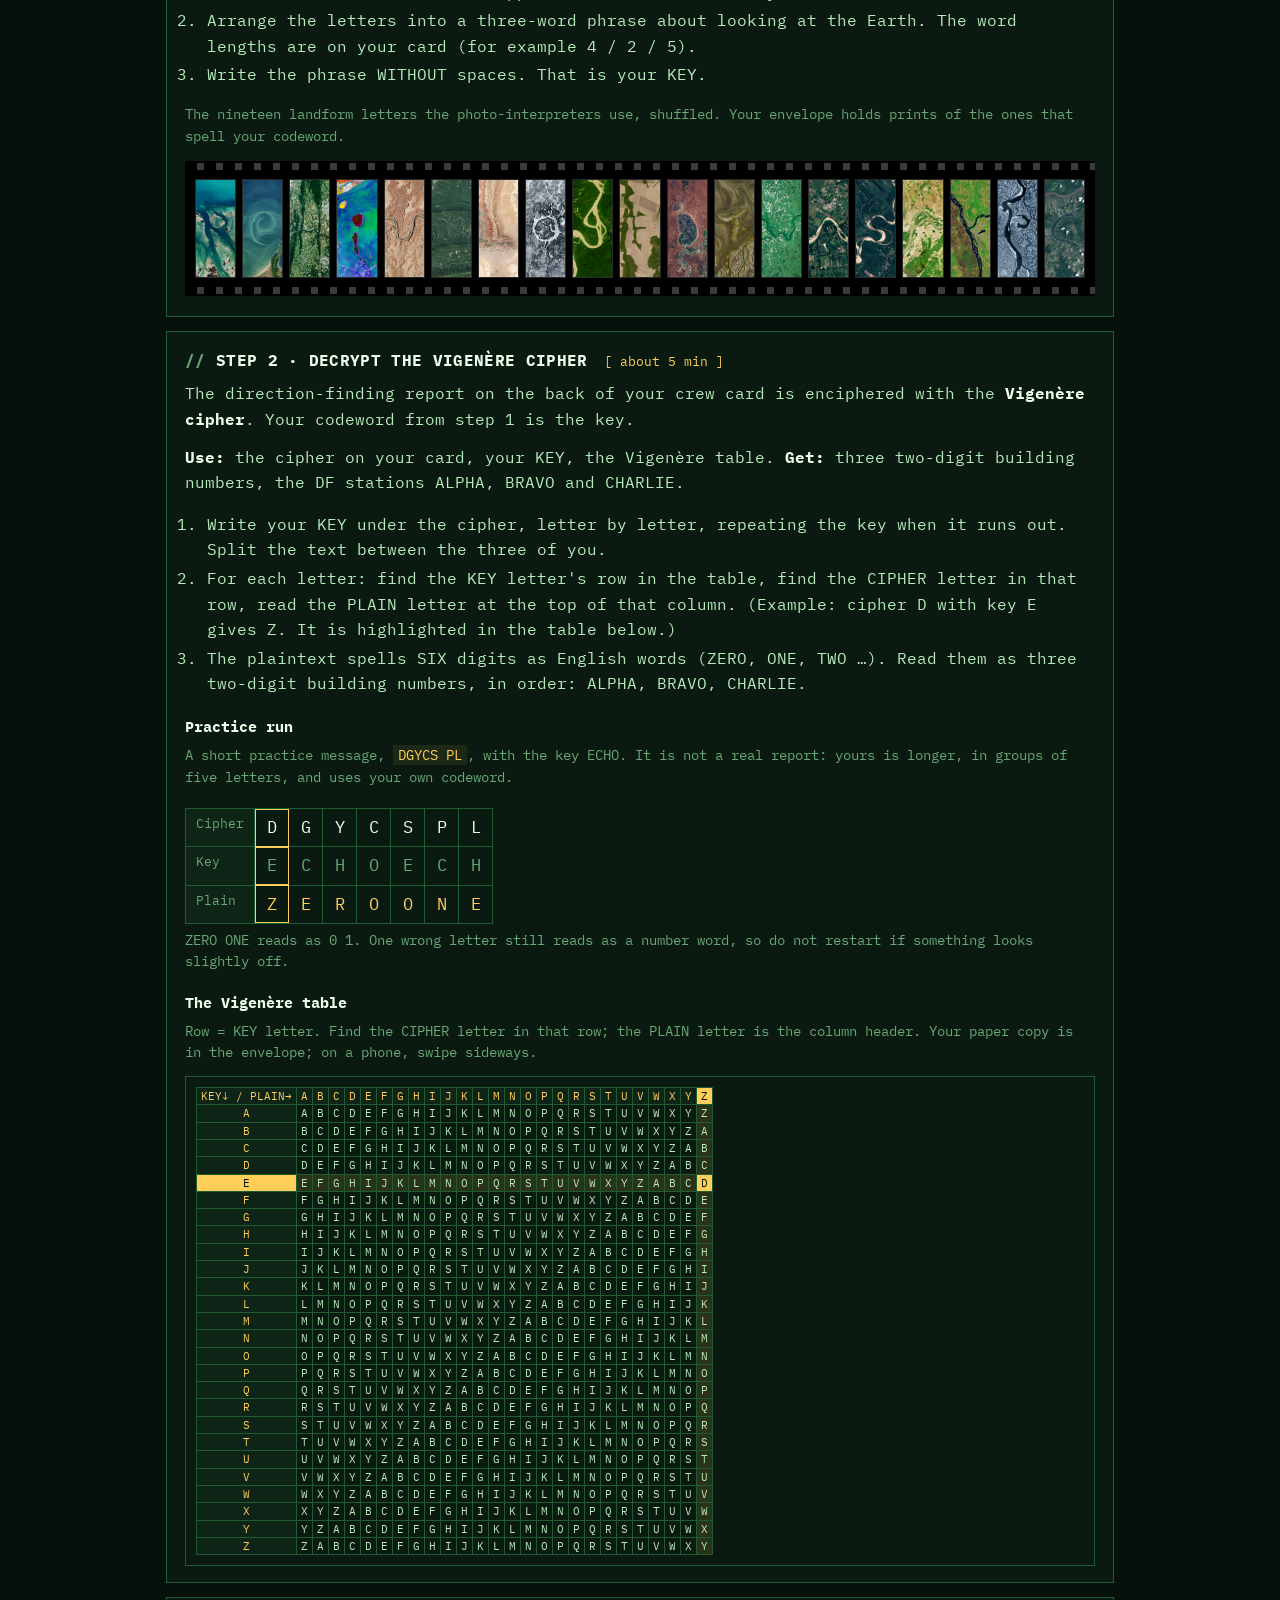
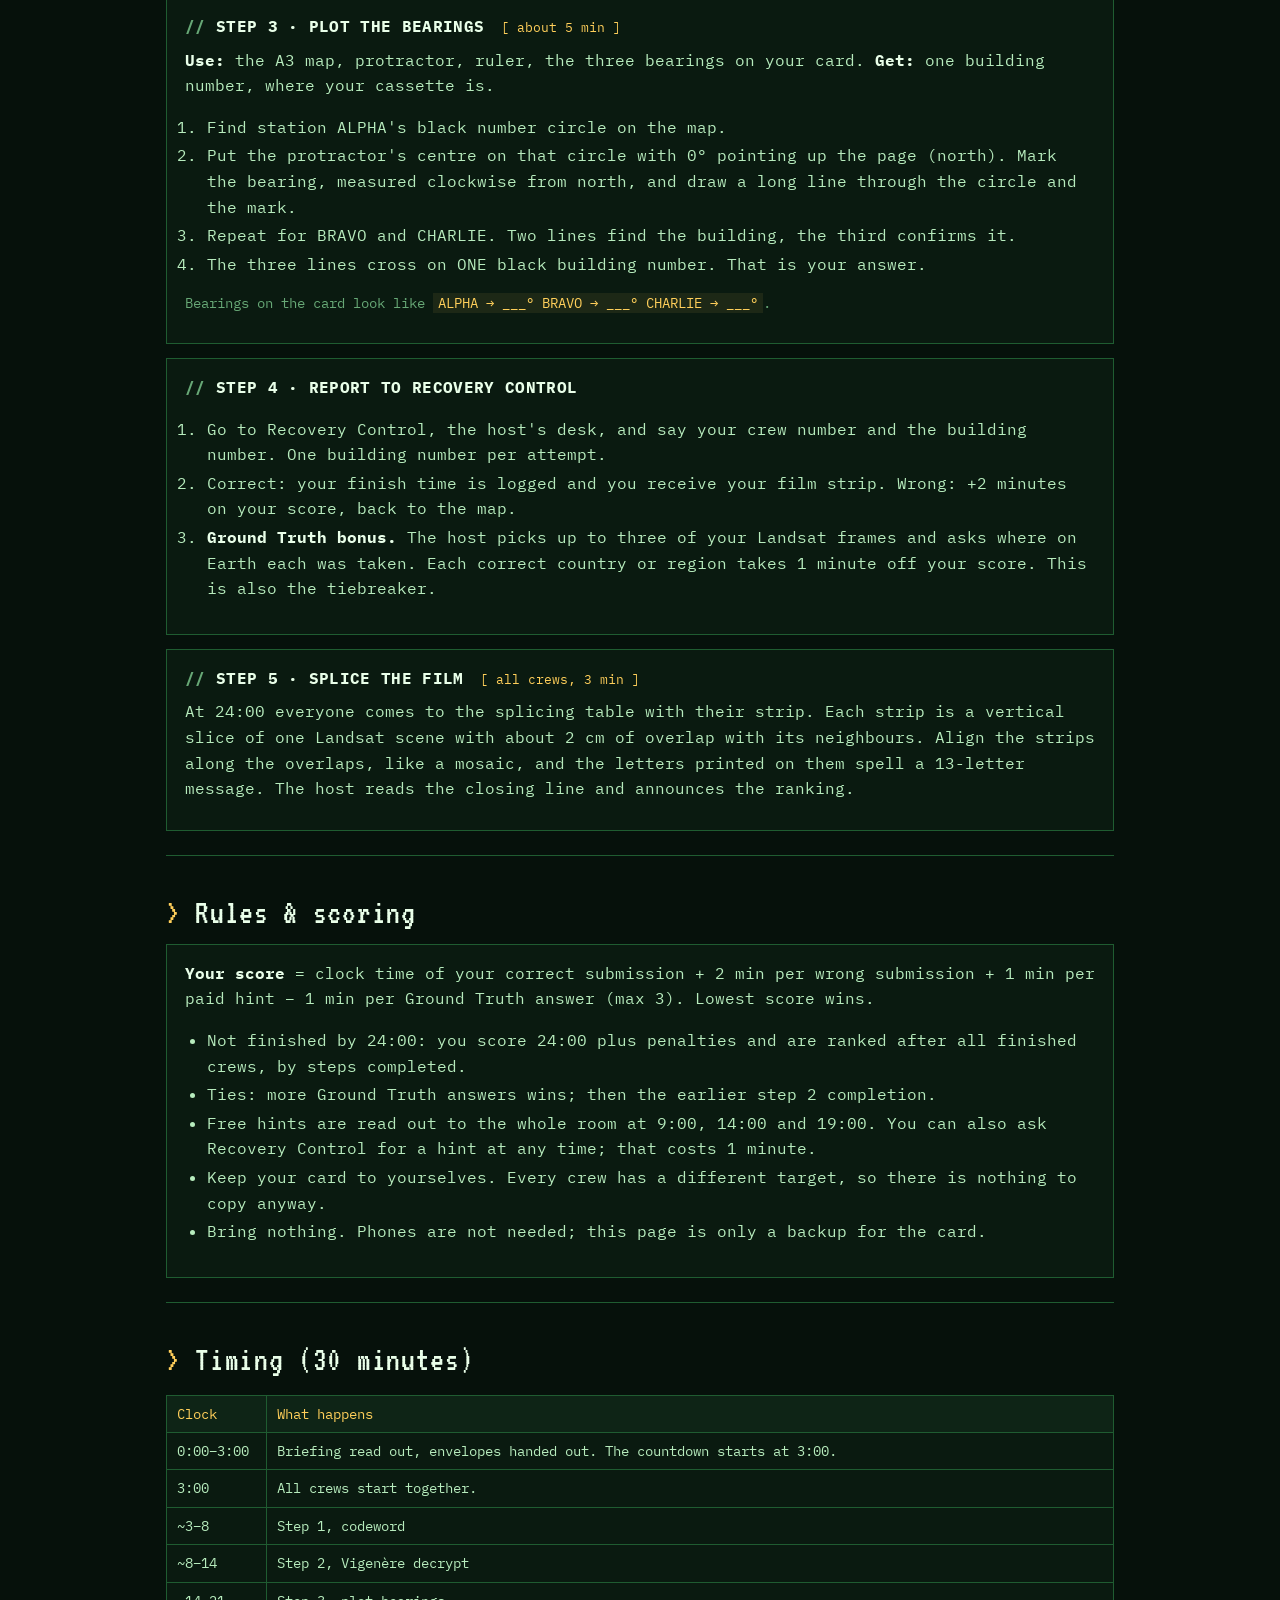
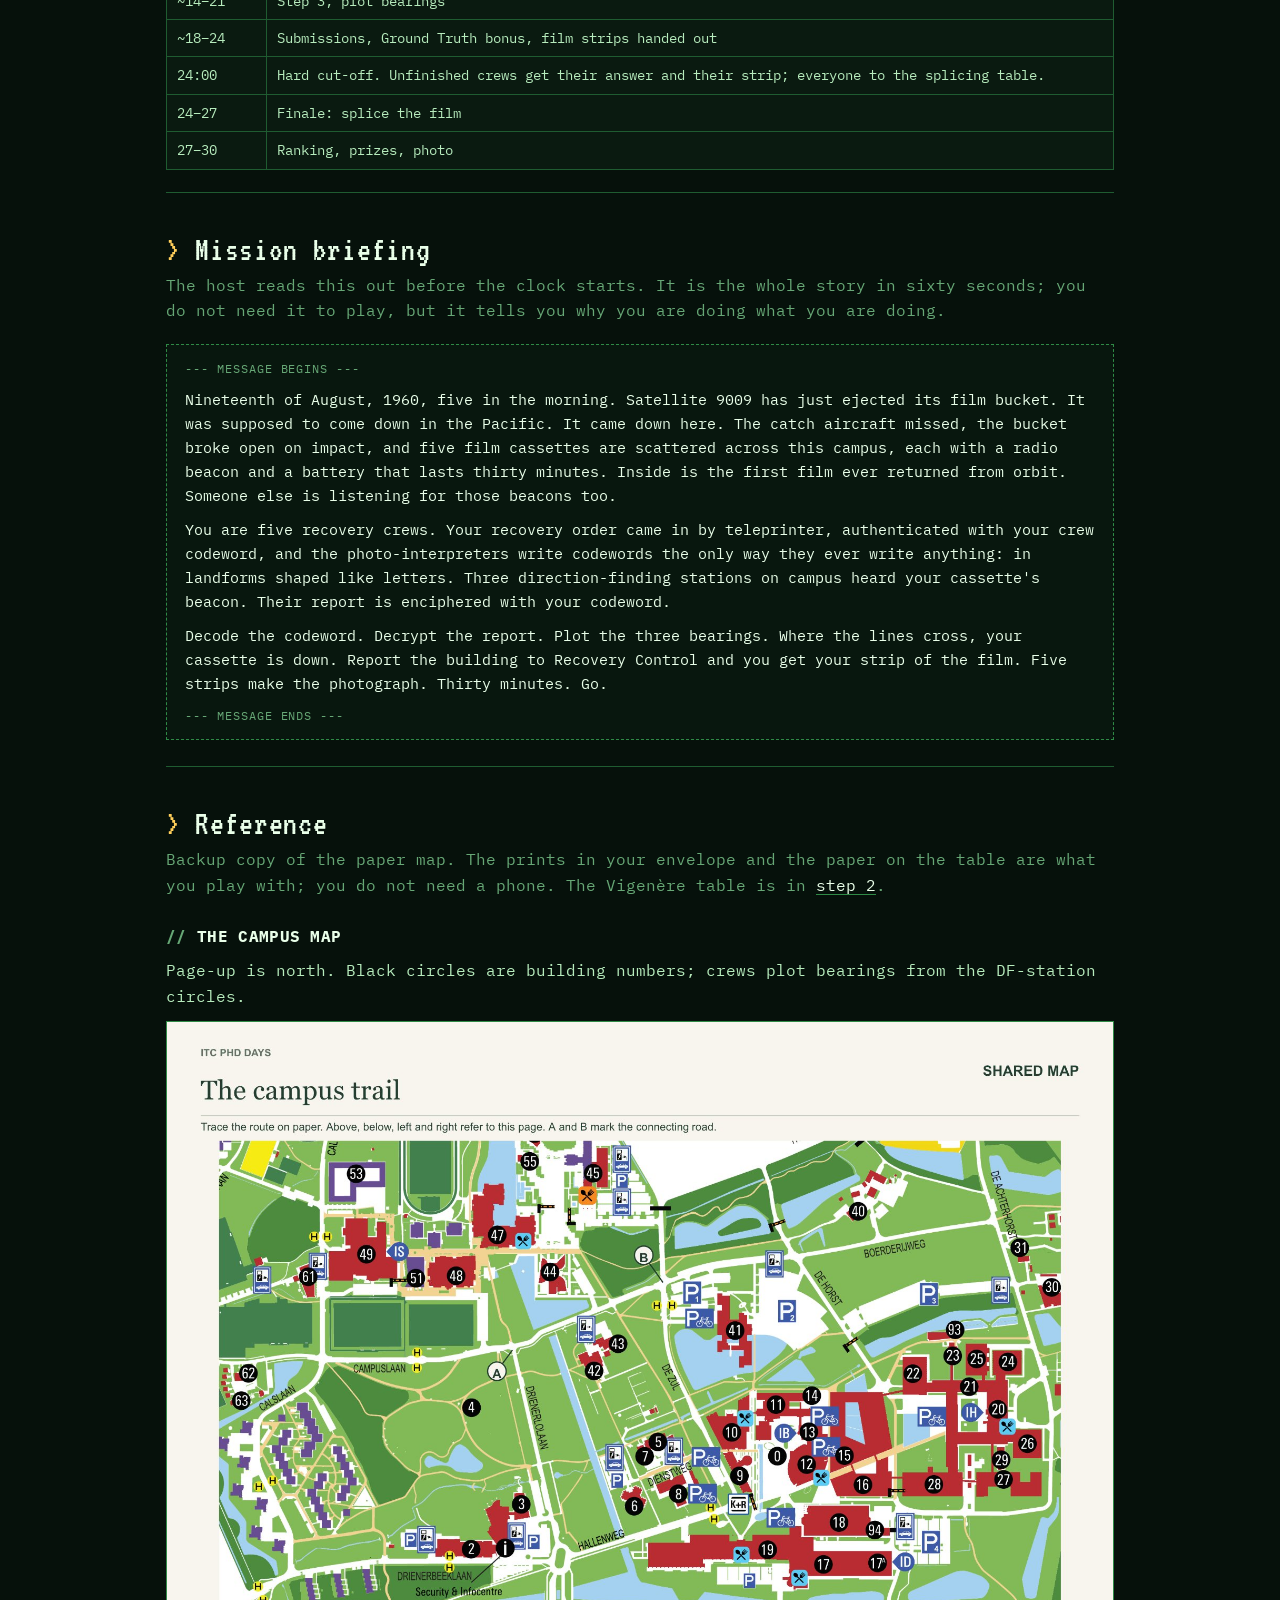
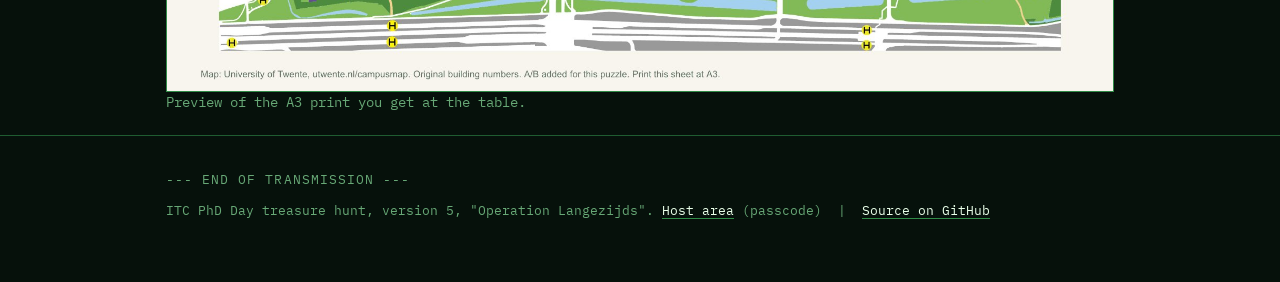
==== commit 9c3c06c3: "Make the Vigenère step explicit on the player page Step 2 now names the Vigenère cipher, explains th" ====
--- a/index.html
+++ b/index.html
@@ -49,7 +49,7 @@
       <ul>
         <li>11–12 printed Landsat frames, each a landform shaped like a letter, unnumbered</li>
         <li>Your crew card (A4, double-sided): the enciphered report, your three bearings, the rules</li>
-        <li>A Vigenère table</li>
+        <li>A Vigenère table (A4), the 26 × 26 letter square you decrypt with</li>
       </ul>
     </div>
     <div class="card">
@@ -63,7 +63,7 @@
   <p>Four steps in a chain, then a finale with all crews. Each step's answer is what you need for the next one, so do them in order.</p>
   <div class="flow">
     <div><b>[1] CODEWORD</b>Landform letters spell your crew codeword</div>
-    <div><b>[2] DECRYPT</b>The codeword unlocks the direction-finding report</div>
+    <div><b>[2] DECRYPT</b>Your codeword is the key to the Vigenère-enciphered direction-finding report</div>
     <div><b>[3] PLOT</b>Three bearings on the campus map cross at one building</div>
     <div><b>[4] RECOVER</b>Report the building number, collect your film strip</div>
     <div class="all"><b>[5] SPLICE · all crews</b>Five strips spliced together reveal the photograph</div>
@@ -86,15 +86,28 @@
     <div class="filmstrip"><div class="gallery" id="gallery"></div></div>
   </div>
 
-  <div class="card">
-    <h3>Step 2 · Decrypt the report <span class="pill">about 5 min</span></h3>
+  <div class="card" id="step2">
+    <h3>Step 2 · Decrypt the Vigenère cipher <span class="pill">about 5 min</span></h3>
+    <p>The direction-finding report on the back of your crew card is enciphered with the <b>Vigenère cipher</b>. Your codeword from step 1 is the key.</p>
     <p><b>Use:</b> the cipher on your card, your KEY, the Vigenère table. <b>Get:</b> three two-digit building numbers, the DF stations ALPHA, BRAVO and CHARLIE.</p>
     <ol>
       <li>Write your KEY under the cipher, letter by letter, repeating the key when it runs out. Split the text between the three of you.</li>
-      <li>For each letter: find the KEY letter's row in the table, find the CIPHER letter in that row, read the PLAIN letter at the top of that column. (Example: cipher D with key E gives Z.)</li>
+      <li>For each letter: find the KEY letter's row in the table, find the CIPHER letter in that row, read the PLAIN letter at the top of that column. (Example: cipher D with key E gives Z. It is highlighted in the table below.)</li>
       <li>The plaintext spells SIX digits as English words (ZERO, ONE, TWO …). Read them as three two-digit building numbers, in order: ALPHA, BRAVO, CHARLIE.</li>
     </ol>
-    <p class="note">Cipher on the card looks like <code>XXXXX XXXXX XXXXX XXXXX XX</code>. One wrong letter still reads as a number word, so do not restart if something looks slightly off.</p>
+
+    <h4>Practice run</h4>
+    <p class="note">A short practice message, <code>DGYCS PL</code>, with the key ECHO. It is not a real report: yours is longer, in groups of five letters, and uses your own codeword.</p>
+    <div class="tablewrap"><table class="worked">
+      <tr class="c"><th>Cipher</th><td class="hl">D</td><td>G</td><td>Y</td><td>C</td><td>S</td><td>P</td><td>L</td></tr>
+      <tr class="k"><th>Key</th><td class="hl">E</td><td>C</td><td>H</td><td>O</td><td>E</td><td>C</td><td>H</td></tr>
+      <tr class="p"><th>Plain</th><td class="hl">Z</td><td>E</td><td>R</td><td>O</td><td>O</td><td>N</td><td>E</td></tr>
+    </table></div>
+    <p class="note">ZERO ONE reads as 0 1. One wrong letter still reads as a number word, so do not restart if something looks slightly off.</p>
+
+    <h4>The Vigenère table</h4>
+    <p class="note">Row = KEY letter. Find the CIPHER letter in that row; the PLAIN letter is the column header. Your paper copy is in the envelope; on a phone, swipe sideways.</p>
+    <div class="vig" id="vig" data-key="E" data-cipher="D"></div>
   </div>
 
   <div class="card">
@@ -145,7 +158,7 @@
     <tr><td>0:00–3:00</td><td>Briefing read out, envelopes handed out. The countdown starts at 3:00.</td></tr>
     <tr><td>3:00</td><td>All crews start together.</td></tr>
     <tr><td>~3–8</td><td>Step 1, codeword</td></tr>
-    <tr><td>~8–14</td><td>Step 2, decrypt</td></tr>
+    <tr><td>~8–14</td><td>Step 2, Vigenère decrypt</td></tr>
     <tr><td>~14–21</td><td>Step 3, plot bearings</td></tr>
     <tr><td>~18–24</td><td>Submissions, Ground Truth bonus, film strips handed out</td></tr>
     <tr><td>24:00</td><td>Hard cut-off. Unfinished crews get their answer and their strip; everyone to the splicing table.</td></tr>
@@ -167,18 +180,12 @@
 
 <section id="materials">
   <h2>Reference</h2>
-  <p class="lead">Backup copies of the paper map and the Vigenère table. The prints in your envelope and the paper on the table are what you play with; you do not need a phone.</p>
+  <p class="lead">Backup copy of the paper map. The prints in your envelope and the paper on the table are what you play with; you do not need a phone. The Vigenère table is in <a href="#step2">step 2</a>.</p>
 
   <h3>The campus map</h3>
   <p>Page-up is north. Black circles are building numbers; crews plot bearings from the DF-station circles.</p>
   <div class="mapwrap"><div class="mapinner"><img src="assets/map.jpg" alt="University of Twente campus map with building numbers"></div></div><p class="maphint">On a phone, swipe sideways to see the whole map.</p>
   <p class="note">Preview of the A3 print you get at the table.</p>
-
-  <details>
-    <summary>The Vigenère table</summary>
-    <p class="note">Row = KEY letter. Find the CIPHER letter in that row; the PLAIN letter is the column header.</p>
-    <div class="vig" id="vig"></div>
-  </details>
 </section>
 
 
--- a/assets/style.css
+++ b/assets/style.css
@@ -141,6 +141,15 @@
 .vig{font-size:11px;line-height:1.3;overflow-x:auto;background:var(--panel);border:1px solid var(--line);padding:10px}
 .vig table{width:auto;font-size:11px;margin:0}
 .vig th,.vig td{padding:1px 4px;text-align:center}
+.vig .hl-row,.vig .hl-col{background:rgba(255,207,90,.13)}
+.vig th.hl,.vig td.hl{background:var(--amber);color:#061108}
+/* practice run: cipher / key / plain, one letter per cell */
+table.worked{width:auto;font-size:17px;margin:8px 0 6px}
+table.worked th{font-size:13px;color:var(--dim);background:var(--panel2);padding:5px 10px}
+table.worked td{width:2em;text-align:center;padding:5px 0;color:var(--bright)}
+table.worked tr.k td{color:var(--dim)}
+table.worked tr.p td{color:var(--amber)}
+table.worked td.hl{outline:1px solid var(--amber);outline-offset:-1px}
 
 /* controls */
 input[type=password],input[type=text]{font-family:var(--mono);font-size:16px;padding:9px 12px;border:1px solid var(--line2);background:#03090533;background:var(--bg);color:var(--amber);width:100%;max-width:320px;caret-color:var(--amber)}
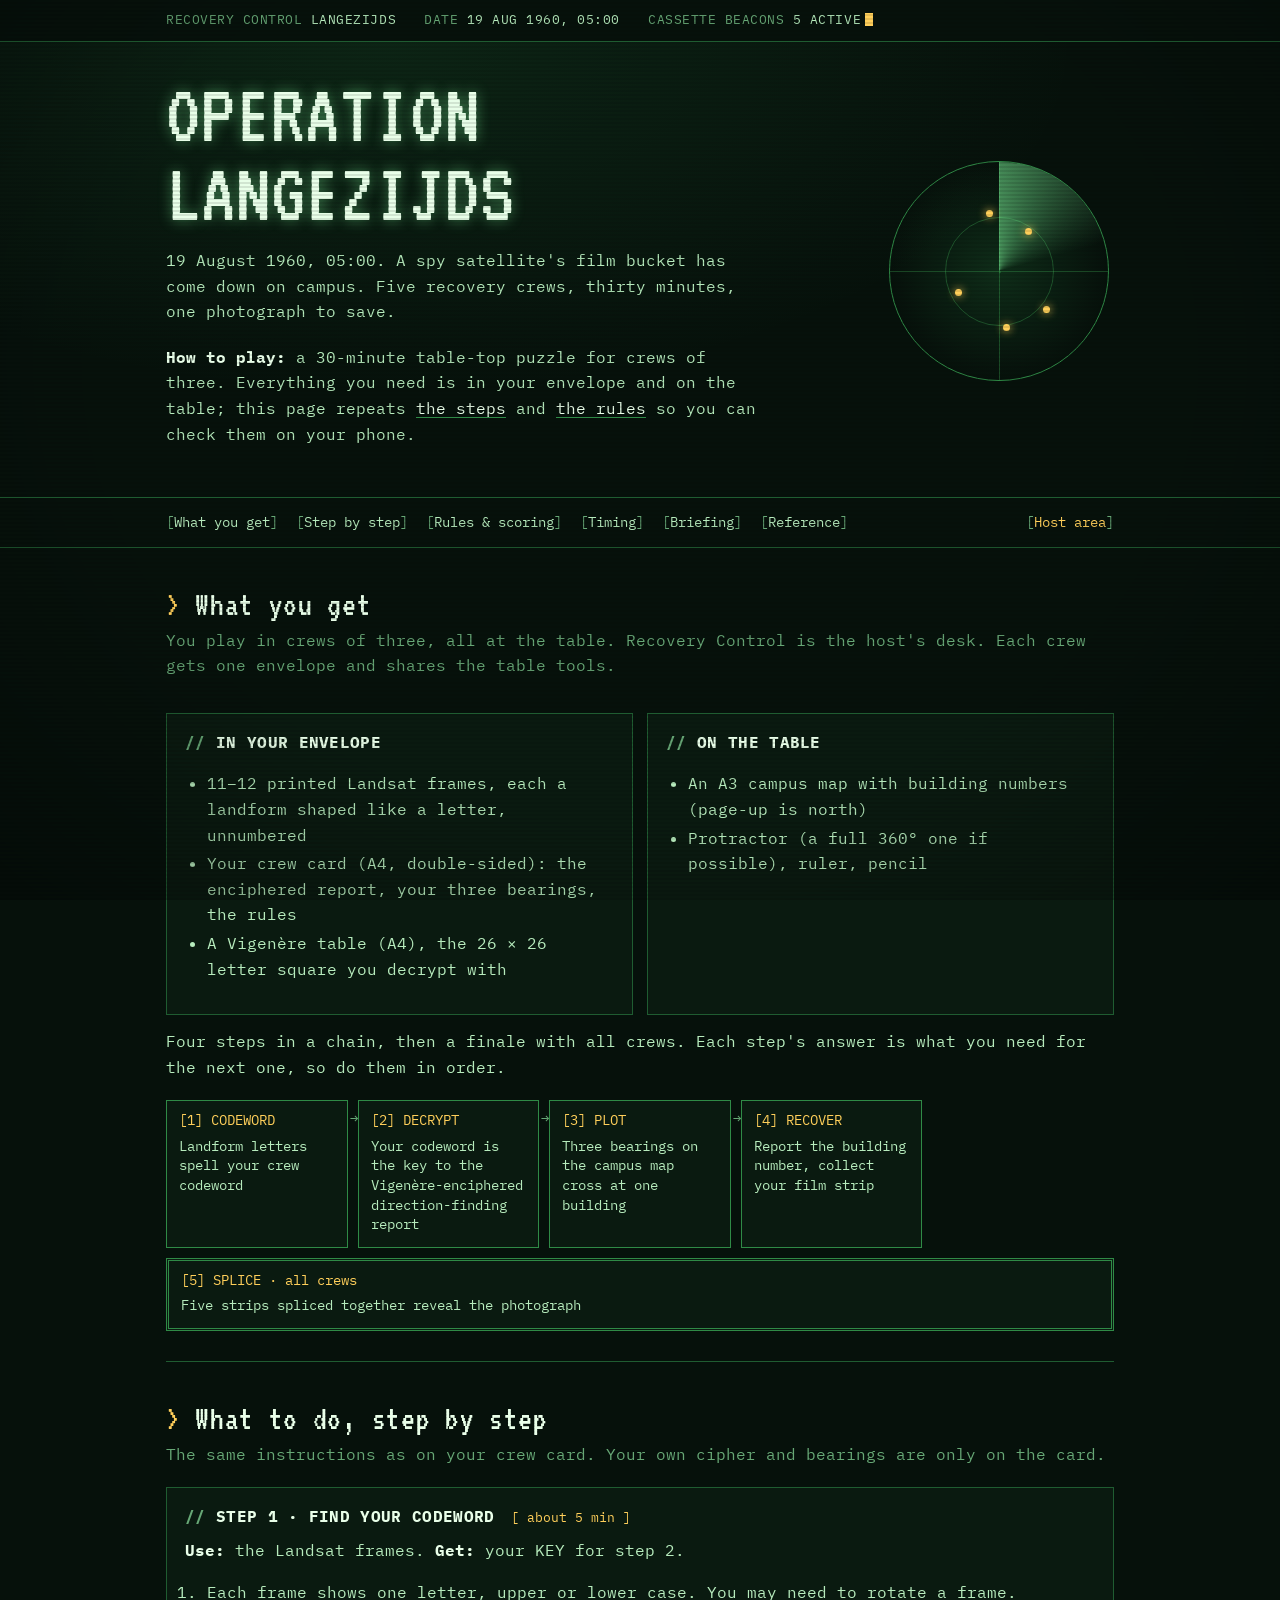
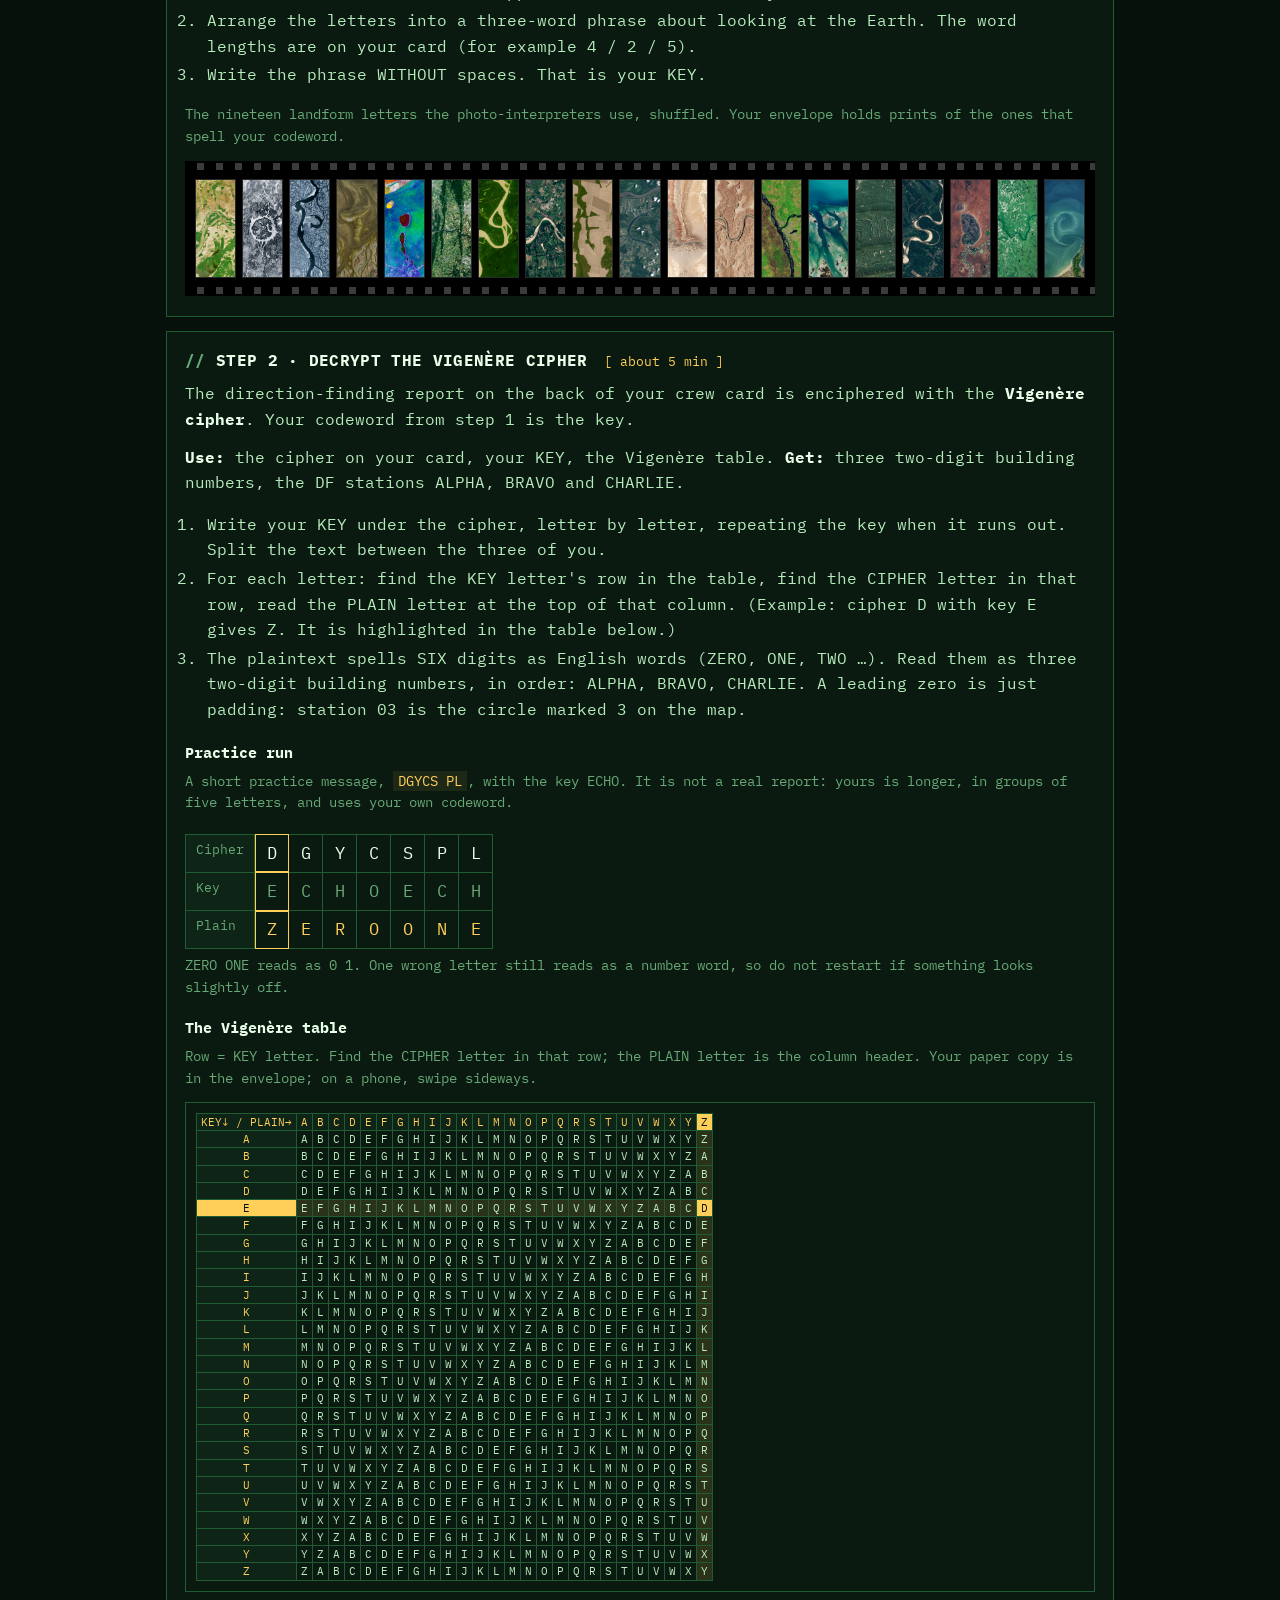
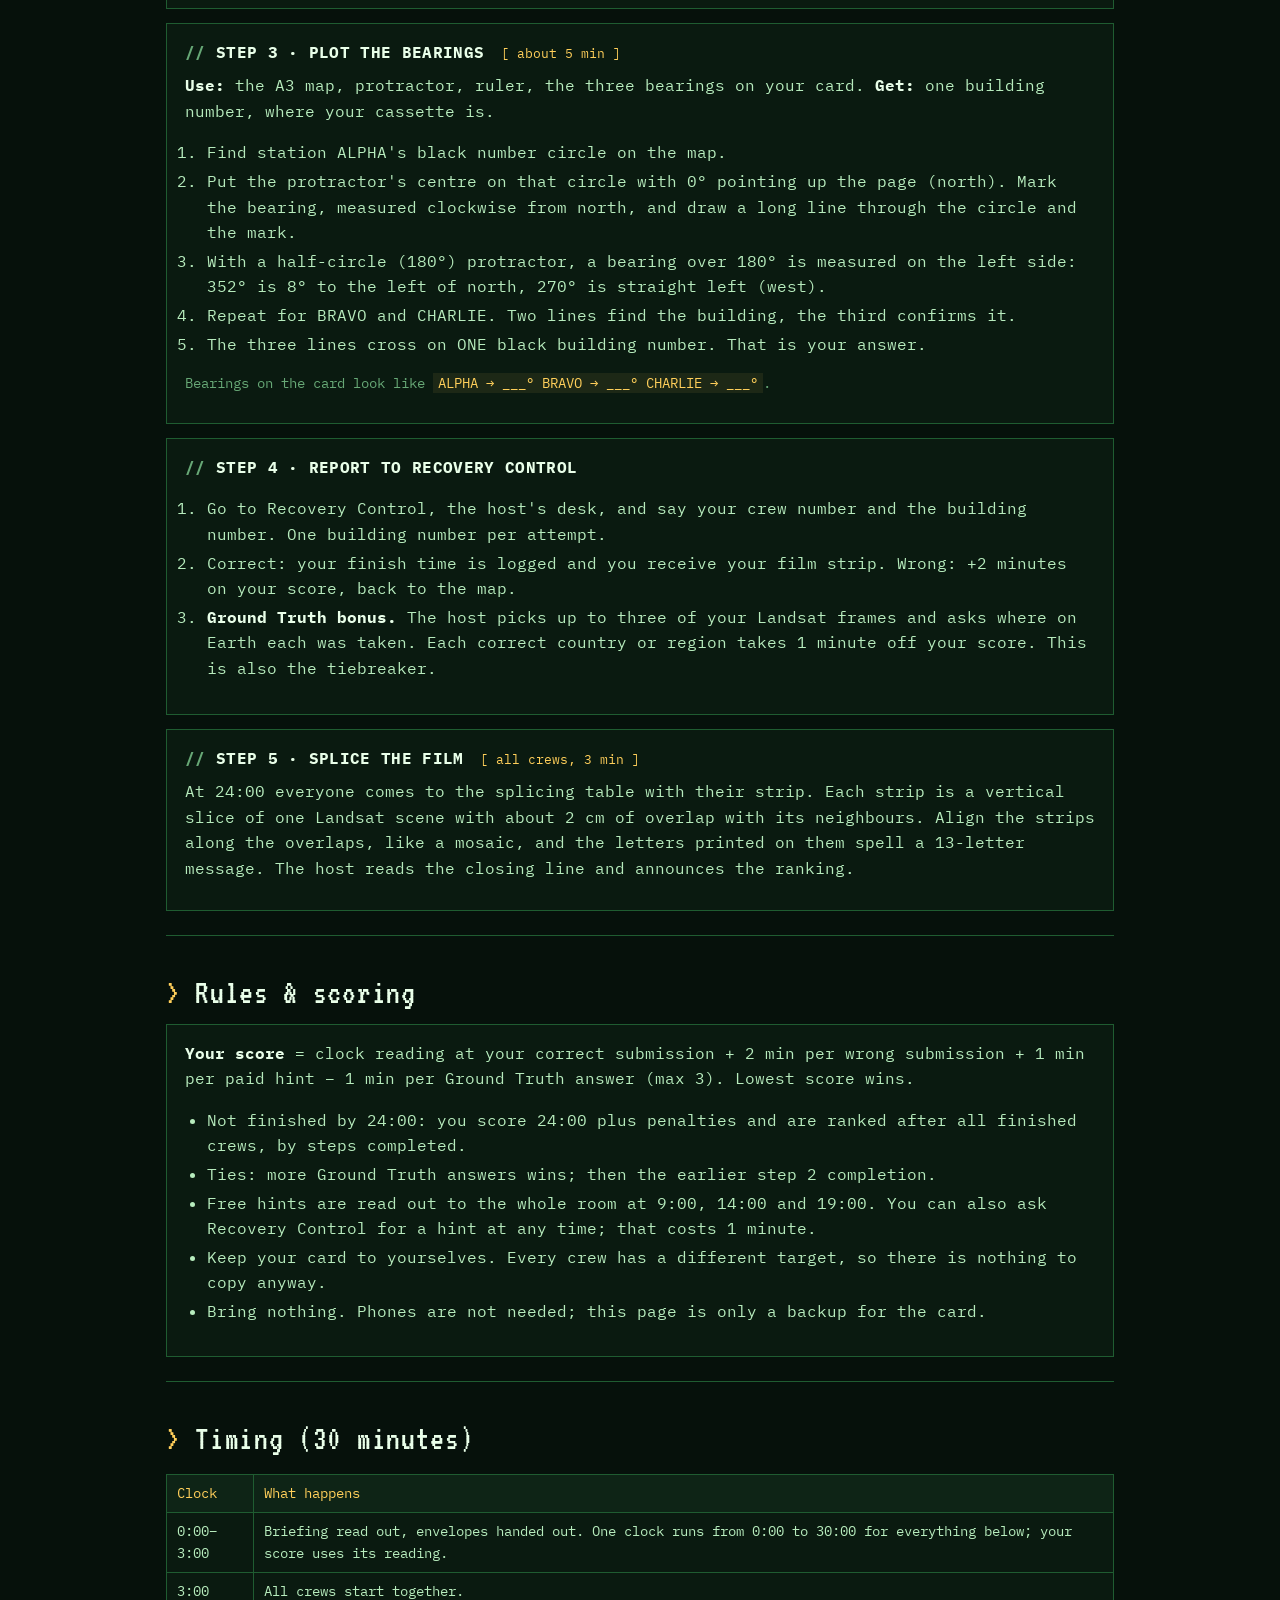
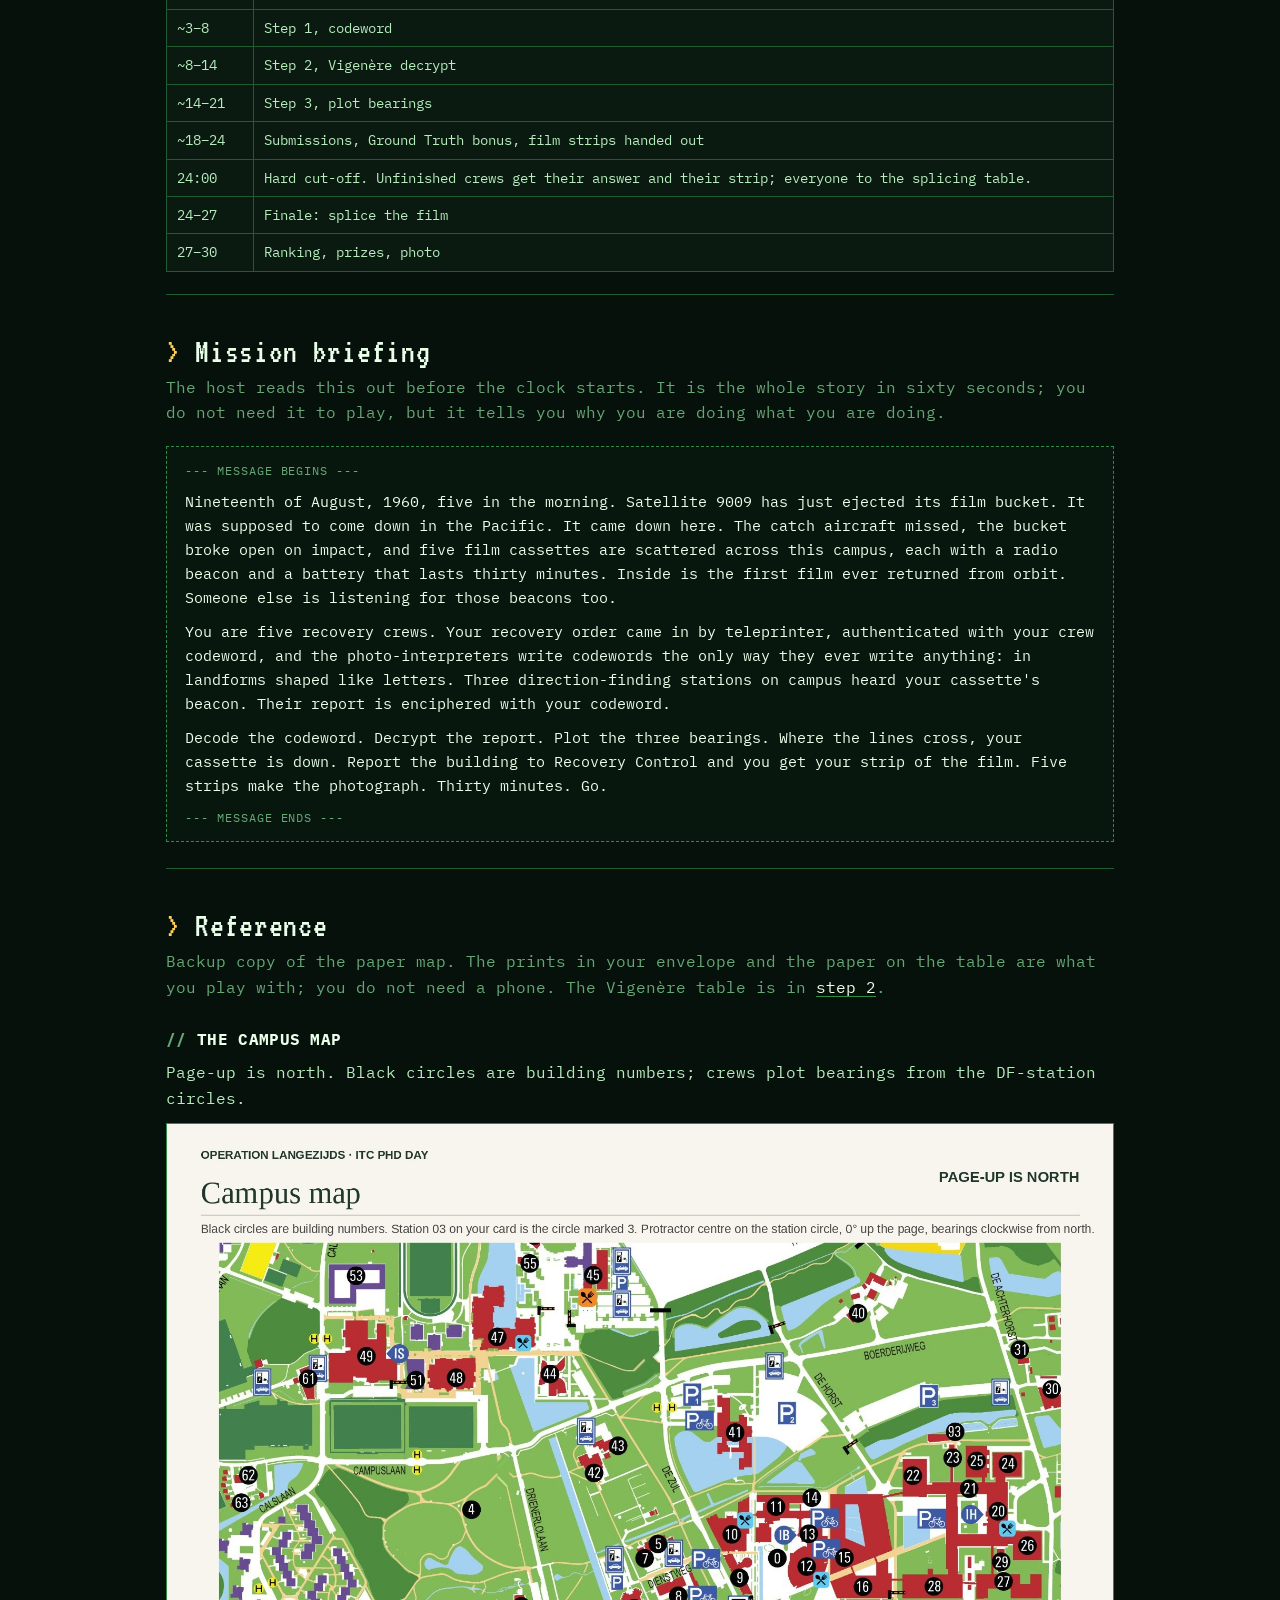
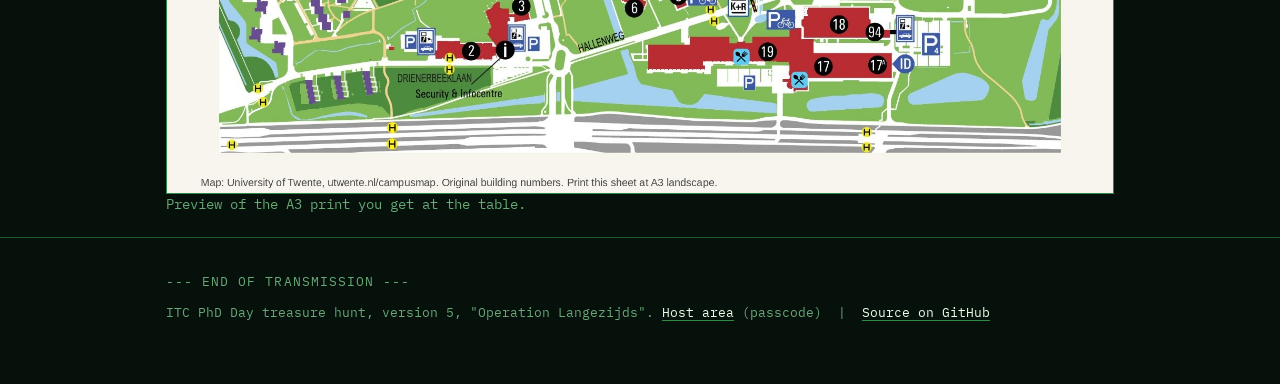
==== commit 59672225: "Fix the playtest findings: v5 map, hints, finale order, card wording - Map: remove the v4 header tex" ====
--- a/index.html
+++ b/index.html
@@ -56,7 +56,7 @@
       <h3>On the table</h3>
       <ul>
         <li>An A3 campus map with building numbers (page-up is north)</li>
-        <li>Protractor, ruler, pencil</li>
+        <li>Protractor (a full 360° one if possible), ruler, pencil</li>
       </ul>
     </div>
   </div>
@@ -93,7 +93,7 @@
     <ol>
       <li>Write your KEY under the cipher, letter by letter, repeating the key when it runs out. Split the text between the three of you.</li>
       <li>For each letter: find the KEY letter's row in the table, find the CIPHER letter in that row, read the PLAIN letter at the top of that column. (Example: cipher D with key E gives Z. It is highlighted in the table below.)</li>
-      <li>The plaintext spells SIX digits as English words (ZERO, ONE, TWO …). Read them as three two-digit building numbers, in order: ALPHA, BRAVO, CHARLIE.</li>
+      <li>The plaintext spells SIX digits as English words (ZERO, ONE, TWO …). Read them as three two-digit building numbers, in order: ALPHA, BRAVO, CHARLIE. A leading zero is just padding: station 03 is the circle marked 3 on the map.</li>
     </ol>
 
     <h4>Practice run</h4>
@@ -116,6 +116,7 @@
     <ol>
       <li>Find station ALPHA's black number circle on the map.</li>
       <li>Put the protractor's centre on that circle with 0° pointing up the page (north). Mark the bearing, measured clockwise from north, and draw a long line through the circle and the mark.</li>
+      <li>With a half-circle (180°) protractor, a bearing over 180° is measured on the left side: 352° is 8° to the left of north, 270° is straight left (west).</li>
       <li>Repeat for BRAVO and CHARLIE. Two lines find the building, the third confirms it.</li>
       <li>The three lines cross on ONE black building number. That is your answer.</li>
     </ol>
@@ -140,7 +141,7 @@
 <section id="rules">
   <h2>Rules &amp; scoring</h2>
   <div class="card">
-    <p><b>Your score</b> = clock time of your correct submission + 2 min per wrong submission + 1 min per paid hint − 1 min per Ground Truth answer (max 3). Lowest score wins.</p>
+    <p><b>Your score</b> = clock reading at your correct submission + 2 min per wrong submission + 1 min per paid hint − 1 min per Ground Truth answer (max 3). Lowest score wins.</p>
     <ul>
       <li>Not finished by 24:00: you score 24:00 plus penalties and are ranked after all finished crews, by steps completed.</li>
       <li>Ties: more Ground Truth answers wins; then the earlier step 2 completion.</li>
@@ -155,7 +156,7 @@
   <h2>Timing (30 minutes)</h2>
   <div class="tablewrap"><table>
     <tr><th>Clock</th><th>What happens</th></tr>
-    <tr><td>0:00–3:00</td><td>Briefing read out, envelopes handed out. The countdown starts at 3:00.</td></tr>
+    <tr><td>0:00–3:00</td><td>Briefing read out, envelopes handed out. One clock runs from 0:00 to 30:00 for everything below; your score uses its reading.</td></tr>
     <tr><td>3:00</td><td>All crews start together.</td></tr>
     <tr><td>~3–8</td><td>Step 1, codeword</td></tr>
     <tr><td>~8–14</td><td>Step 2, Vigenère decrypt</td></tr>
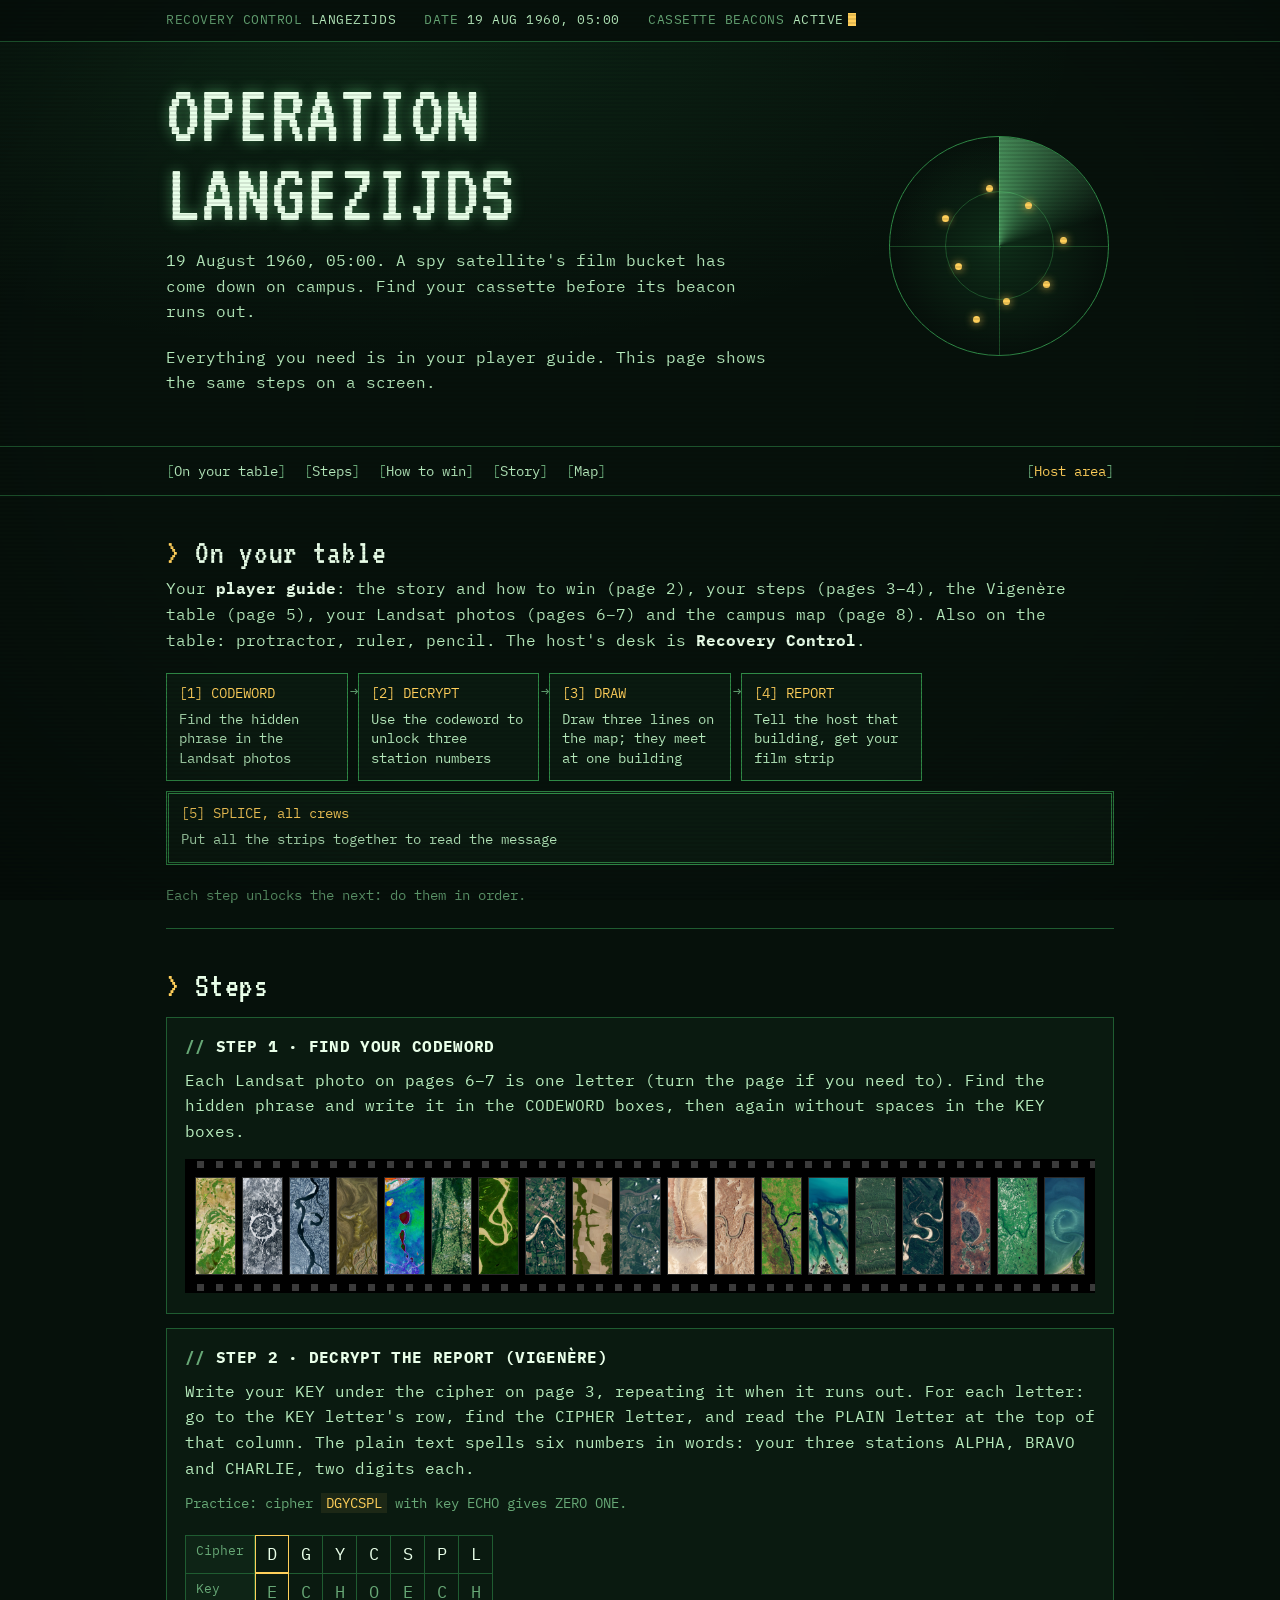
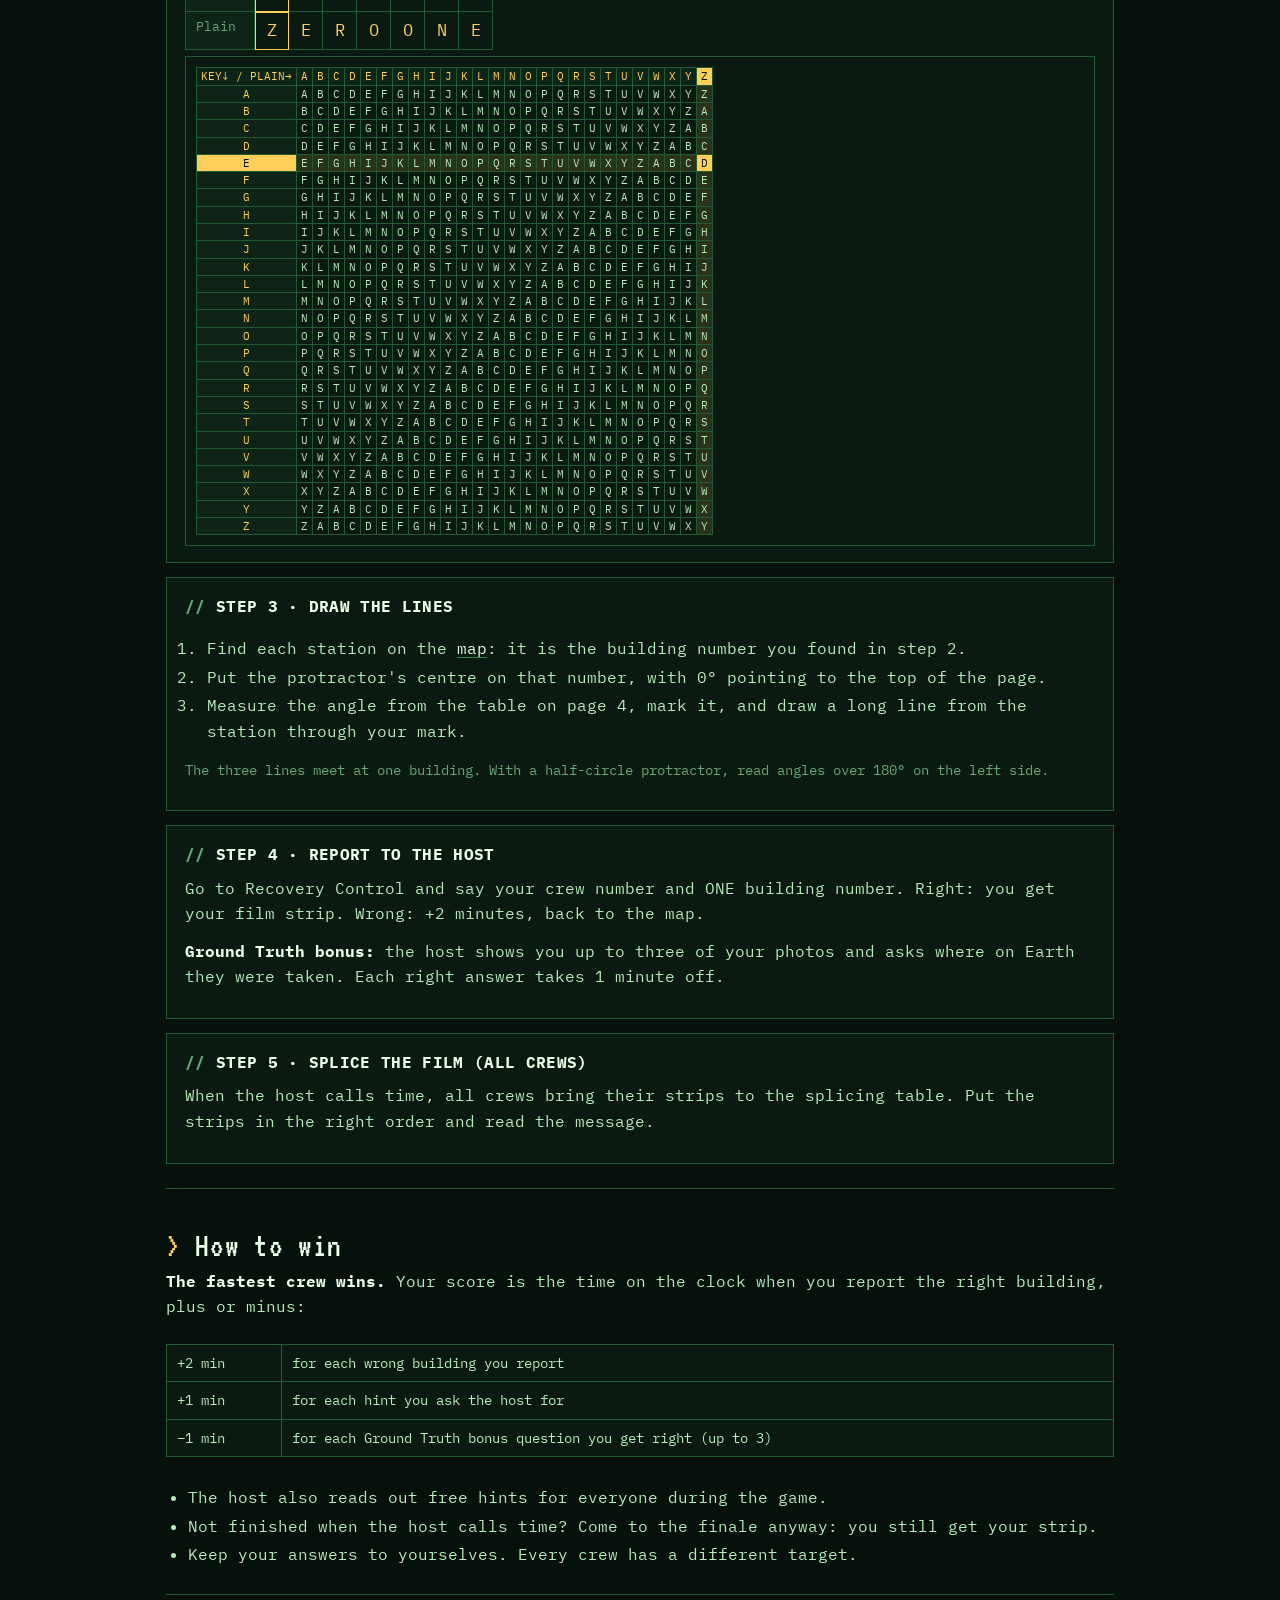
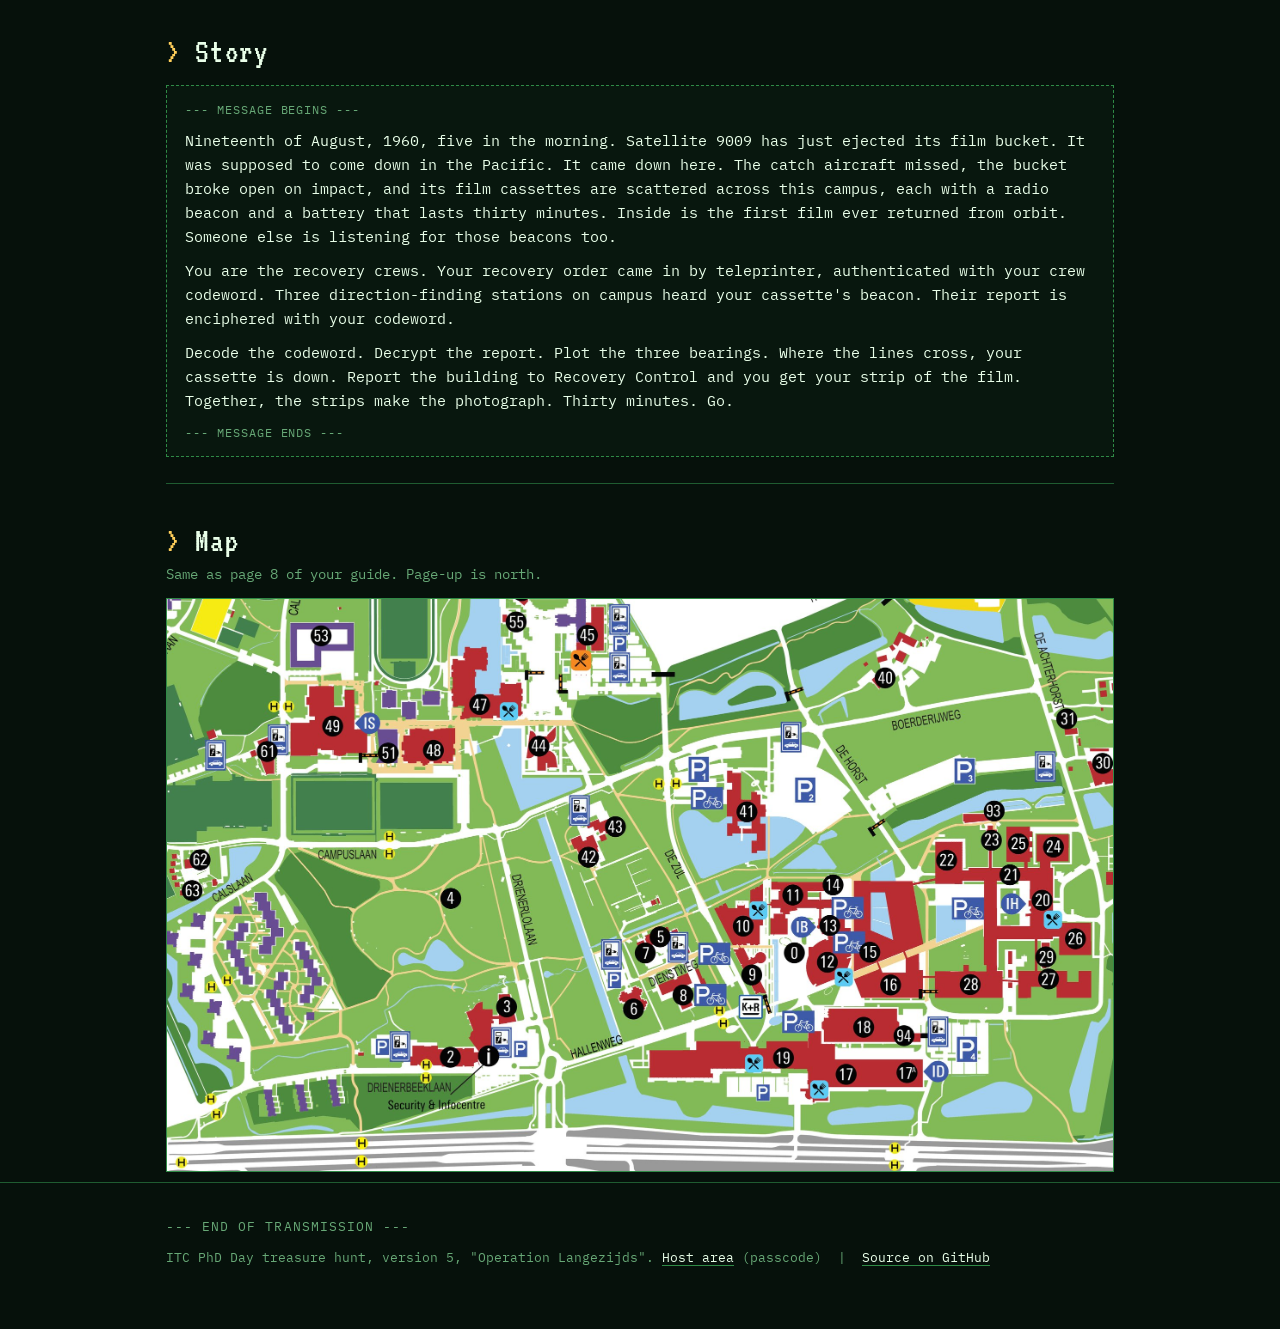
==== commit 91e92fc7: "Operation Langezijds website Player page, encrypted host area and the Landsat photos for the ITC PhD" ====
--- a/index.html
+++ b/index.html
@@ -4,7 +4,7 @@
 <meta charset="utf-8">
 <meta name="viewport" content="width=device-width,initial-scale=1">
 <title>Operation Langezijds</title>
-<meta name="description" content="How to play Operation Langezijds, the ITC PhD Day treasure hunt: what you get, the five steps, rules and timing.">
+<meta name="description" content="How to play Operation Langezijds, the ITC PhD Day treasure hunt: what is on your table, the five steps, how to win and the timing.">
 <link rel="preconnect" href="https://fonts.googleapis.com">
 <link rel="stylesheet" href="https://fonts.googleapis.com/css2?family=VT323&family=IBM+Plex+Mono:ital,wght@0,400;0,600;1,400&display=swap">
 <link rel="stylesheet" href="assets/style.css">
@@ -14,195 +14,116 @@
 <div class="statusbar"><div class="wrap">
   <span>RECOVERY CONTROL <b>LANGEZIJDS</b></span>
   <span>DATE <b>19 AUG 1960, 05:00</b></span>
-  <span>CASSETTE BEACONS <b>5 ACTIVE</b><span class="cursor" aria-hidden="true"></span></span>
+  <span>CASSETTE BEACONS <b>ACTIVE</b><span class="cursor" aria-hidden="true"></span></span>
 </div></div>
 
 <header class="console">
   <div class="wrap">
     <div>
       <h1>OPERATION LANGEZIJDS</h1>
-      <p class="brief">19 August 1960, 05:00. A spy satellite's film bucket has come down on campus. Five recovery crews, thirty minutes, one photograph to save.</p>
-      <p class="brief"><b>How to play:</b> a 30-minute table-top puzzle for crews of three. Everything you need is in your envelope and on the table; this page repeats <a href="#stages">the steps</a> and <a href="#rules">the rules</a> so you can check them on your phone.</p>
+      <p class="brief">19 August 1960, 05:00. A spy satellite's film bucket has come down on campus. Find your cassette before its beacon runs out.</p>
+      <p class="brief">Everything you need is in your player guide. This page shows the same steps on a screen.</p>
     </div>
-    <div class="radar" aria-hidden="true"><div class="cross"></div><div class="sweep"></div><i style="left:62%;top:30%"></i><i style="left:30%;top:58%"></i><i style="left:70%;top:66%"></i><i style="left:44%;top:22%"></i><i style="left:52%;top:74%"></i></div>
+    <div class="radar" aria-hidden="true"><div class="cross"></div><div class="sweep"></div><i style="left:62%;top:30%"></i><i style="left:30%;top:58%"></i><i style="left:70%;top:66%"></i><i style="left:44%;top:22%"></i><i style="left:52%;top:74%"></i><i style="left:24%;top:36%"></i><i style="left:78%;top:46%"></i><i style="left:38%;top:82%"></i></div>
   </div>
 </header>
 
 <nav class="menu"><div class="wrap">
-  <a href="#how">What you get</a>
-  <a href="#stages">Step by step</a>
-  <a href="#rules">Rules &amp; scoring</a>
-  <a href="#timeline">Timing</a>
-  <a href="#story">Briefing</a>
-  <a href="#materials">Reference</a>
+  <a href="#how">On your table</a>
+  <a href="#stages">Steps</a>
+  <a href="#rules">How to win</a>
+  <a href="#story">Story</a>
+  <a href="#materials">Map</a>
   <a class="host" href="host.html">Host area</a>
 </div></nav>
 
 <main class="wrap">
 
 <section id="how">
-  <h2>What you get</h2>
-  <p class="lead">You play in crews of three, all at the table. Recovery Control is the host's desk. Each crew gets one envelope and shares the table tools.</p>
-  <div class="grid2">
-    <div class="card">
-      <h3>In your envelope</h3>
-      <ul>
-        <li>11–12 printed Landsat frames, each a landform shaped like a letter, unnumbered</li>
-        <li>Your crew card (A4, double-sided): the enciphered report, your three bearings, the rules</li>
-        <li>A Vigenère table (A4), the 26 × 26 letter square you decrypt with</li>
-      </ul>
-    </div>
-    <div class="card">
-      <h3>On the table</h3>
-      <ul>
-        <li>An A3 campus map with building numbers (page-up is north)</li>
-        <li>Protractor (a full 360° one if possible), ruler, pencil</li>
-      </ul>
-    </div>
+  <h2>On your table</h2>
+  <p>Your <b>player guide</b>: the story and how to win (page 2), your steps (pages 3–4), the Vigenère table (page 5), your Landsat photos (pages 6–7) and the campus map (page 8). Also on the table: protractor, ruler, pencil. The host's desk is <b>Recovery Control</b>.</p>
+  <div class="flow">
+    <div><b>[1] CODEWORD</b>Find the hidden phrase in the Landsat photos</div>
+    <div><b>[2] DECRYPT</b>Use the codeword to unlock three station numbers</div>
+    <div><b>[3] DRAW</b>Draw three lines on the map; they meet at one building</div>
+    <div><b>[4] REPORT</b>Tell the host that building, get your film strip</div>
+    <div class="all"><b>[5] SPLICE, all crews</b>Put all the strips together to read the message</div>
   </div>
-  <p>Four steps in a chain, then a finale with all crews. Each step's answer is what you need for the next one, so do them in order.</p>
-  <div class="flow">
-    <div><b>[1] CODEWORD</b>Landform letters spell your crew codeword</div>
-    <div><b>[2] DECRYPT</b>Your codeword is the key to the Vigenère-enciphered direction-finding report</div>
-    <div><b>[3] PLOT</b>Three bearings on the campus map cross at one building</div>
-    <div><b>[4] RECOVER</b>Report the building number, collect your film strip</div>
-    <div class="all"><b>[5] SPLICE · all crews</b>Five strips spliced together reveal the photograph</div>
-  </div>
+  <p class="note">Each step unlocks the next: do them in order.</p>
 </section>
 
 <section id="stages">
-  <h2>What to do, step by step</h2>
-  <p class="lead">The same instructions as on your crew card. Your own cipher and bearings are only on the card.</p>
+  <h2>Steps</h2>
 
   <div class="card">
-    <h3>Step 1 · Find your codeword <span class="pill">about 5 min</span></h3>
-    <p><b>Use:</b> the Landsat frames. <b>Get:</b> your KEY for step 2.</p>
-    <ol>
-      <li>Each frame shows one letter, upper or lower case. You may need to rotate a frame.</li>
-      <li>Arrange the letters into a three-word phrase about looking at the Earth. The word lengths are on your card (for example 4 / 2 / 5).</li>
-      <li>Write the phrase WITHOUT spaces. That is your KEY.</li>
-    </ol>
-    <p class="note">The nineteen landform letters the photo-interpreters use, shuffled. Your envelope holds prints of the ones that spell your codeword.</p>
+    <h3>Step 1 · Find your codeword</h3>
+    <p>Each Landsat photo on pages 6–7 is one letter (turn the page if you need to). Find the hidden phrase and write it in the CODEWORD boxes, then again without spaces in the KEY boxes.</p>
     <div class="filmstrip"><div class="gallery" id="gallery"></div></div>
   </div>
 
   <div class="card" id="step2">
-    <h3>Step 2 · Decrypt the Vigenère cipher <span class="pill">about 5 min</span></h3>
-    <p>The direction-finding report on the back of your crew card is enciphered with the <b>Vigenère cipher</b>. Your codeword from step 1 is the key.</p>
-    <p><b>Use:</b> the cipher on your card, your KEY, the Vigenère table. <b>Get:</b> three two-digit building numbers, the DF stations ALPHA, BRAVO and CHARLIE.</p>
-    <ol>
-      <li>Write your KEY under the cipher, letter by letter, repeating the key when it runs out. Split the text between the three of you.</li>
-      <li>For each letter: find the KEY letter's row in the table, find the CIPHER letter in that row, read the PLAIN letter at the top of that column. (Example: cipher D with key E gives Z. It is highlighted in the table below.)</li>
-      <li>The plaintext spells SIX digits as English words (ZERO, ONE, TWO …). Read them as three two-digit building numbers, in order: ALPHA, BRAVO, CHARLIE. A leading zero is just padding: station 03 is the circle marked 3 on the map.</li>
-    </ol>
-
-    <h4>Practice run</h4>
-    <p class="note">A short practice message, <code>DGYCS PL</code>, with the key ECHO. It is not a real report: yours is longer, in groups of five letters, and uses your own codeword.</p>
+    <h3>Step 2 · Decrypt the report (Vigenère)</h3>
+    <p>Write your KEY under the cipher on page 3, repeating it when it runs out. For each letter: go to the KEY letter's row, find the CIPHER letter, and read the PLAIN letter at the top of that column. The plain text spells six numbers in words: your three stations ALPHA, BRAVO and CHARLIE, two digits each.</p>
+    <p class="note">Practice: cipher <code>DGYCSPL</code> with key ECHO gives ZERO ONE.</p>
     <div class="tablewrap"><table class="worked">
       <tr class="c"><th>Cipher</th><td class="hl">D</td><td>G</td><td>Y</td><td>C</td><td>S</td><td>P</td><td>L</td></tr>
       <tr class="k"><th>Key</th><td class="hl">E</td><td>C</td><td>H</td><td>O</td><td>E</td><td>C</td><td>H</td></tr>
       <tr class="p"><th>Plain</th><td class="hl">Z</td><td>E</td><td>R</td><td>O</td><td>O</td><td>N</td><td>E</td></tr>
     </table></div>
-    <p class="note">ZERO ONE reads as 0 1. One wrong letter still reads as a number word, so do not restart if something looks slightly off.</p>
-
-    <h4>The Vigenère table</h4>
-    <p class="note">Row = KEY letter. Find the CIPHER letter in that row; the PLAIN letter is the column header. Your paper copy is in the envelope; on a phone, swipe sideways.</p>
     <div class="vig" id="vig" data-key="E" data-cipher="D"></div>
   </div>
 
   <div class="card">
-    <h3>Step 3 · Plot the bearings <span class="pill">about 5 min</span></h3>
-    <p><b>Use:</b> the A3 map, protractor, ruler, the three bearings on your card. <b>Get:</b> one building number, where your cassette is.</p>
+    <h3>Step 3 · Draw the lines</h3>
     <ol>
-      <li>Find station ALPHA's black number circle on the map.</li>
-      <li>Put the protractor's centre on that circle with 0° pointing up the page (north). Mark the bearing, measured clockwise from north, and draw a long line through the circle and the mark.</li>
-      <li>With a half-circle (180°) protractor, a bearing over 180° is measured on the left side: 352° is 8° to the left of north, 270° is straight left (west).</li>
-      <li>Repeat for BRAVO and CHARLIE. Two lines find the building, the third confirms it.</li>
-      <li>The three lines cross on ONE black building number. That is your answer.</li>
+      <li>Find each station on the <a href="#materials">map</a>: it is the building number you found in step 2.</li>
+      <li>Put the protractor's centre on that number, with 0° pointing to the top of the page.</li>
+      <li>Measure the angle from the table on page 4, mark it, and draw a long line from the station through your mark.</li>
     </ol>
-    <p class="note">Bearings on the card look like <code>ALPHA → ___°  BRAVO → ___°  CHARLIE → ___°</code>.</p>
+    <p class="note">The three lines meet at one building. With a half-circle protractor, read angles over 180° on the left side.</p>
   </div>
 
   <div class="card">
-    <h3>Step 4 · Report to Recovery Control</h3>
-    <ol>
-      <li>Go to Recovery Control, the host's desk, and say your crew number and the building number. One building number per attempt.</li>
-      <li>Correct: your finish time is logged and you receive your film strip. Wrong: +2 minutes on your score, back to the map.</li>
-      <li><b>Ground Truth bonus.</b> The host picks up to three of your Landsat frames and asks where on Earth each was taken. Each correct country or region takes 1 minute off your score. This is also the tiebreaker.</li>
-    </ol>
+    <h3>Step 4 · Report to the host</h3>
+    <p>Go to Recovery Control and say your crew number and ONE building number. Right: you get your film strip. Wrong: +2 minutes, back to the map.</p>
+    <p><b>Ground Truth bonus:</b> the host shows you up to three of your photos and asks where on Earth they were taken. Each right answer takes 1 minute off.</p>
   </div>
 
   <div class="card">
-    <h3>Step 5 · Splice the film <span class="pill">all crews, 3 min</span></h3>
-    <p>At 24:00 everyone comes to the splicing table with their strip. Each strip is a vertical slice of one Landsat scene with about 2 cm of overlap with its neighbours. Align the strips along the overlaps, like a mosaic, and the letters printed on them spell a 13-letter message. The host reads the closing line and announces the ranking.</p>
+    <h3>Step 5 · Splice the film (all crews)</h3>
+    <p>When the host calls time, all crews bring their strips to the splicing table. Put the strips in the right order and read the message.</p>
   </div>
 </section>
 
 <section id="rules">
-  <h2>Rules &amp; scoring</h2>
-  <div class="card">
-    <p><b>Your score</b> = clock reading at your correct submission + 2 min per wrong submission + 1 min per paid hint − 1 min per Ground Truth answer (max 3). Lowest score wins.</p>
-    <ul>
-      <li>Not finished by 24:00: you score 24:00 plus penalties and are ranked after all finished crews, by steps completed.</li>
-      <li>Ties: more Ground Truth answers wins; then the earlier step 2 completion.</li>
-      <li>Free hints are read out to the whole room at 9:00, 14:00 and 19:00. You can also ask Recovery Control for a hint at any time; that costs 1 minute.</li>
-      <li>Keep your card to yourselves. Every crew has a different target, so there is nothing to copy anyway.</li>
-      <li>Bring nothing. Phones are not needed; this page is only a backup for the card.</li>
-    </ul>
-  </div>
-</section>
-
-<section id="timeline">
-  <h2>Timing (30 minutes)</h2>
+  <h2>How to win</h2>
+  <p><b>The fastest crew wins.</b> Your score is the time on the clock when you report the right building, plus or minus:</p>
   <div class="tablewrap"><table>
-    <tr><th>Clock</th><th>What happens</th></tr>
-    <tr><td>0:00–3:00</td><td>Briefing read out, envelopes handed out. One clock runs from 0:00 to 30:00 for everything below; your score uses its reading.</td></tr>
-    <tr><td>3:00</td><td>All crews start together.</td></tr>
-    <tr><td>~3–8</td><td>Step 1, codeword</td></tr>
-    <tr><td>~8–14</td><td>Step 2, Vigenère decrypt</td></tr>
-    <tr><td>~14–21</td><td>Step 3, plot bearings</td></tr>
-    <tr><td>~18–24</td><td>Submissions, Ground Truth bonus, film strips handed out</td></tr>
-    <tr><td>24:00</td><td>Hard cut-off. Unfinished crews get their answer and their strip; everyone to the splicing table.</td></tr>
-    <tr><td>24–27</td><td>Finale: splice the film</td></tr>
-    <tr><td>27–30</td><td>Ranking, prizes, photo</td></tr>
+    <tr><td>+2 min</td><td>for each wrong building you report</td></tr>
+    <tr><td>+1 min</td><td>for each hint you ask the host for</td></tr>
+    <tr><td>−1 min</td><td>for each Ground Truth bonus question you get right (up to 3)</td></tr>
   </table></div>
-  
+  <ul>
+    <li>The host also reads out free hints for everyone during the game.</li>
+    <li>Not finished when the host calls time? Come to the finale anyway: you still get your strip.</li>
+    <li>Keep your answers to yourselves. Every crew has a different target.</li>
+  </ul>
 </section>
 
 <section id="story">
-  <h2>Mission briefing</h2>
-  <p class="lead">The host reads this out before the clock starts. It is the whole story in sixty seconds; you do not need it to play, but it tells you why you are doing what you are doing.</p>
+  <h2>Story</h2>
   <blockquote>
-    <p>Nineteenth of August, 1960, five in the morning. Satellite 9009 has just ejected its film bucket. It was supposed to come down in the Pacific. It came down here. The catch aircraft missed, the bucket broke open on impact, and five film cassettes are scattered across this campus, each with a radio beacon and a battery that lasts thirty minutes. Inside is the first film ever returned from orbit. Someone else is listening for those beacons too.</p>
-    <p>You are five recovery crews. Your recovery order came in by teleprinter, authenticated with your crew codeword, and the photo-interpreters write codewords the only way they ever write anything: in landforms shaped like letters. Three direction-finding stations on campus heard your cassette's beacon. Their report is enciphered with your codeword.</p>
-    <p>Decode the codeword. Decrypt the report. Plot the three bearings. Where the lines cross, your cassette is down. Report the building to Recovery Control and you get your strip of the film. Five strips make the photograph. Thirty minutes. Go.</p>
+    <p>Nineteenth of August, 1960, five in the morning. Satellite 9009 has just ejected its film bucket. It was supposed to come down in the Pacific. It came down here. The catch aircraft missed, the bucket broke open on impact, and its film cassettes are scattered across this campus, each with a radio beacon and a battery that lasts thirty minutes. Inside is the first film ever returned from orbit. Someone else is listening for those beacons too.</p>
+    <p>You are the recovery crews. Your recovery order came in by teleprinter, authenticated with your crew codeword. Three direction-finding stations on campus heard your cassette's beacon. Their report is enciphered with your codeword.</p>
+    <p>Decode the codeword. Decrypt the report. Plot the three bearings. Where the lines cross, your cassette is down. Report the building to Recovery Control and you get your strip of the film. Together, the strips make the photograph. Thirty minutes. Go.</p>
   </blockquote>
-  </section>
+</section>
 
 <section id="materials">
-  <h2>Reference</h2>
-  <p class="lead">Backup copy of the paper map. The prints in your envelope and the paper on the table are what you play with; you do not need a phone. The Vigenère table is in <a href="#step2">step 2</a>.</p>
-
-  <h3>The campus map</h3>
-  <p>Page-up is north. Black circles are building numbers; crews plot bearings from the DF-station circles.</p>
-  <div class="mapwrap"><div class="mapinner"><img src="assets/map.jpg" alt="University of Twente campus map with building numbers"></div></div><p class="maphint">On a phone, swipe sideways to see the whole map.</p>
-  <p class="note">Preview of the A3 print you get at the table.</p>
+  <h2>Map</h2>
+  <p class="note">Same as page 8 of your guide. Page-up is north.</p>
+  <div class="mapwrap"><div class="mapinner"><img src="assets/map.jpg" alt="University of Twente campus map with building numbers, page-up is north"></div></div><p class="maphint">On a phone, swipe sideways to see the whole map.</p>
 </section>
-
-
-
-
-
-
-
-
-
-
-
-
-
-
-
 
 </main>
 
--- a/assets/style.css
+++ b/assets/style.css
@@ -129,9 +129,9 @@
 .gallery{display:grid;grid-template-columns:repeat(auto-fill,minmax(88px,1fr));gap:8px;margin:14px 0}
 .gallery figure{margin:0;background:#000;overflow:hidden;aspect-ratio:1175/2817;border:1px solid var(--line)}
 .gallery img{width:100%;height:100%;object-fit:cover;display:block}
-.gallery figcaption{font-size:12px;color:var(--amber);text-align:center;padding:4px 0}
-.gallery.labeled figure{aspect-ratio:auto;background:none;border:0}
-.gallery.labeled img{aspect-ratio:1175/2817;border:1px solid var(--line)}
+.gallery figcaption{font-size:12px;color:var(--amber);text-align:center;padding:4px 0;overflow-wrap:anywhere}
+.gallery.labeled figure{aspect-ratio:auto;background:none;border:0;overflow:visible}
+.gallery.labeled img{aspect-ratio:1175/2817;height:auto;border:1px solid var(--line)}
 .mapwrap{border:1px solid var(--line2);overflow:auto;background:#fff;-webkit-overflow-scrolling:touch}
 .mapinner{position:relative}
 .mapwrap img,.mapwrap canvas{width:100%;display:block}
@@ -158,6 +158,7 @@
 button:hover{background:var(--amber);color:#061108}
 button.secondary{border-color:var(--line2);color:var(--fg)}
 button.secondary:hover{background:var(--panel2);color:var(--bright)}
+.gtthumb{height:72px;width:auto;display:block;border:1px solid var(--line)}
 .teamtabs{display:flex;gap:6px;flex-wrap:wrap;margin:10px 0}
 .teamtabs button.active{background:var(--amber);color:#061108;border-color:var(--amber)}
 label{color:var(--dim);font-size:14px}
